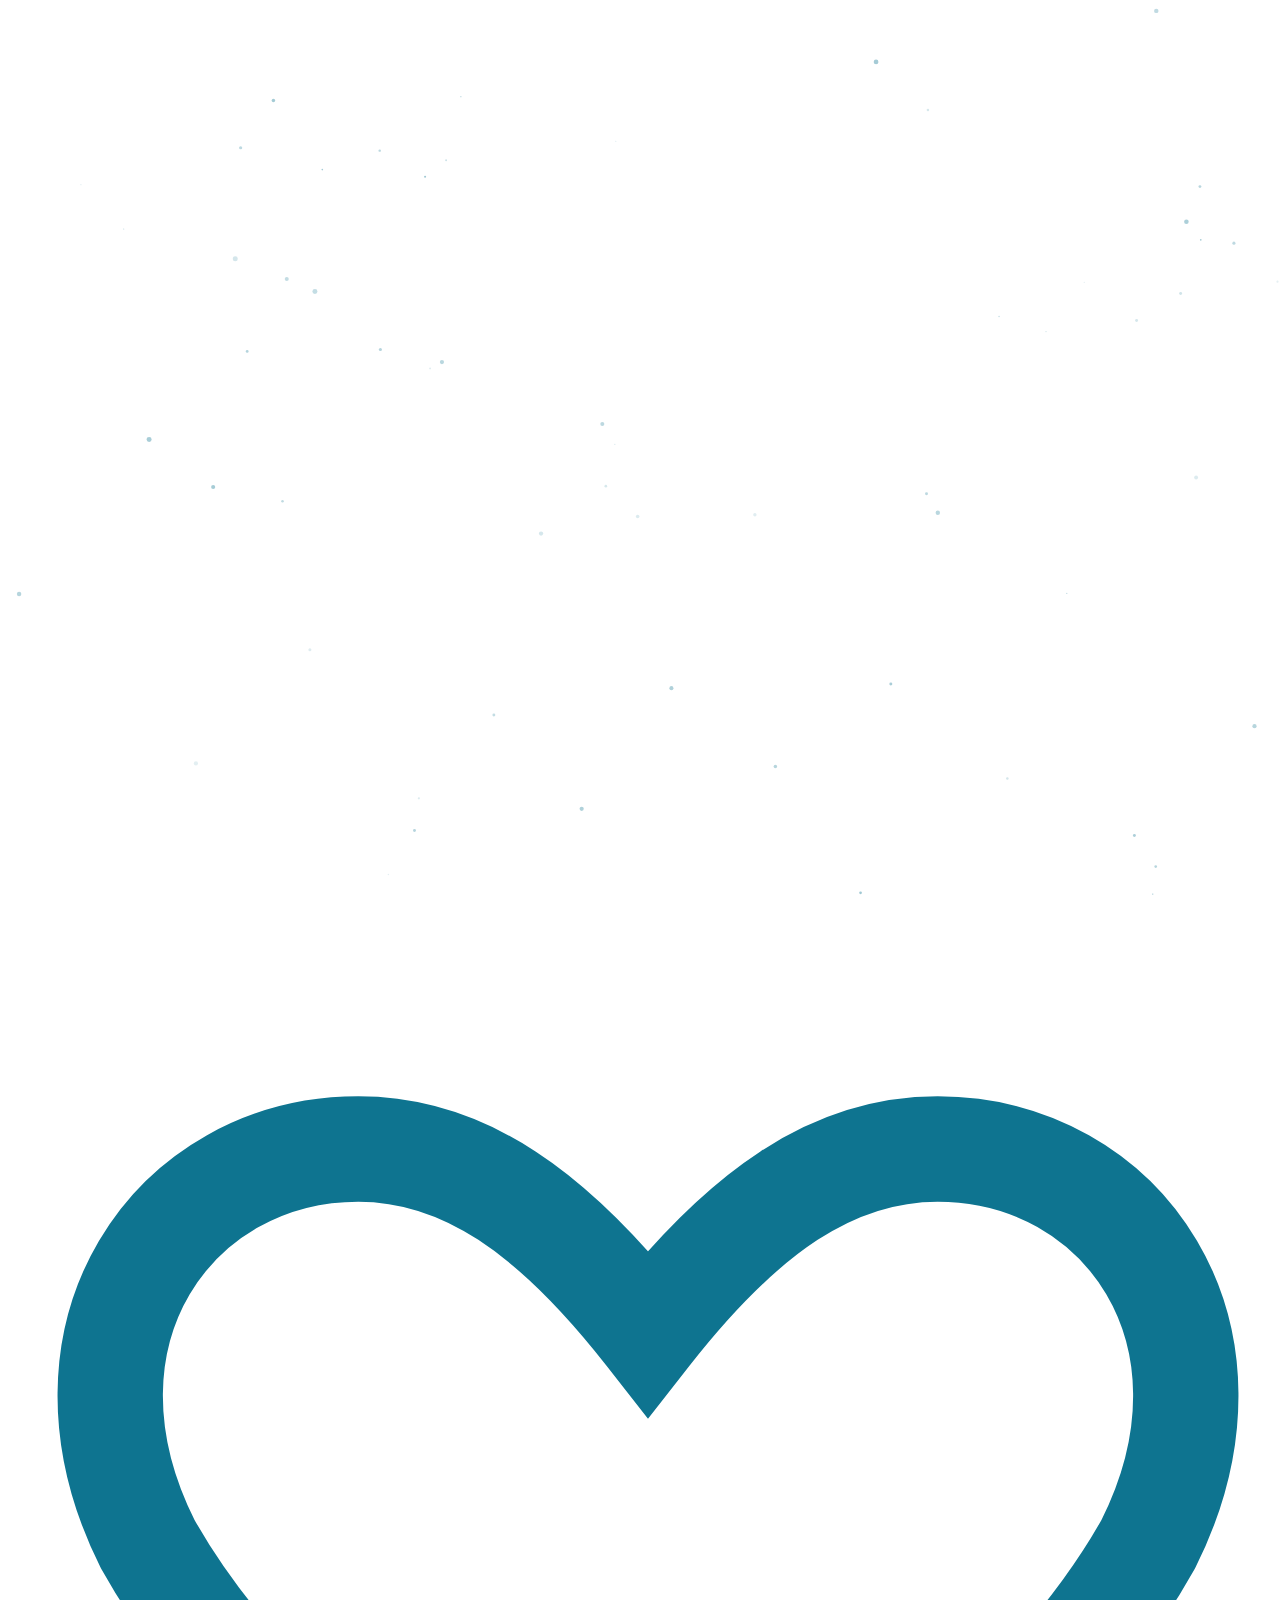
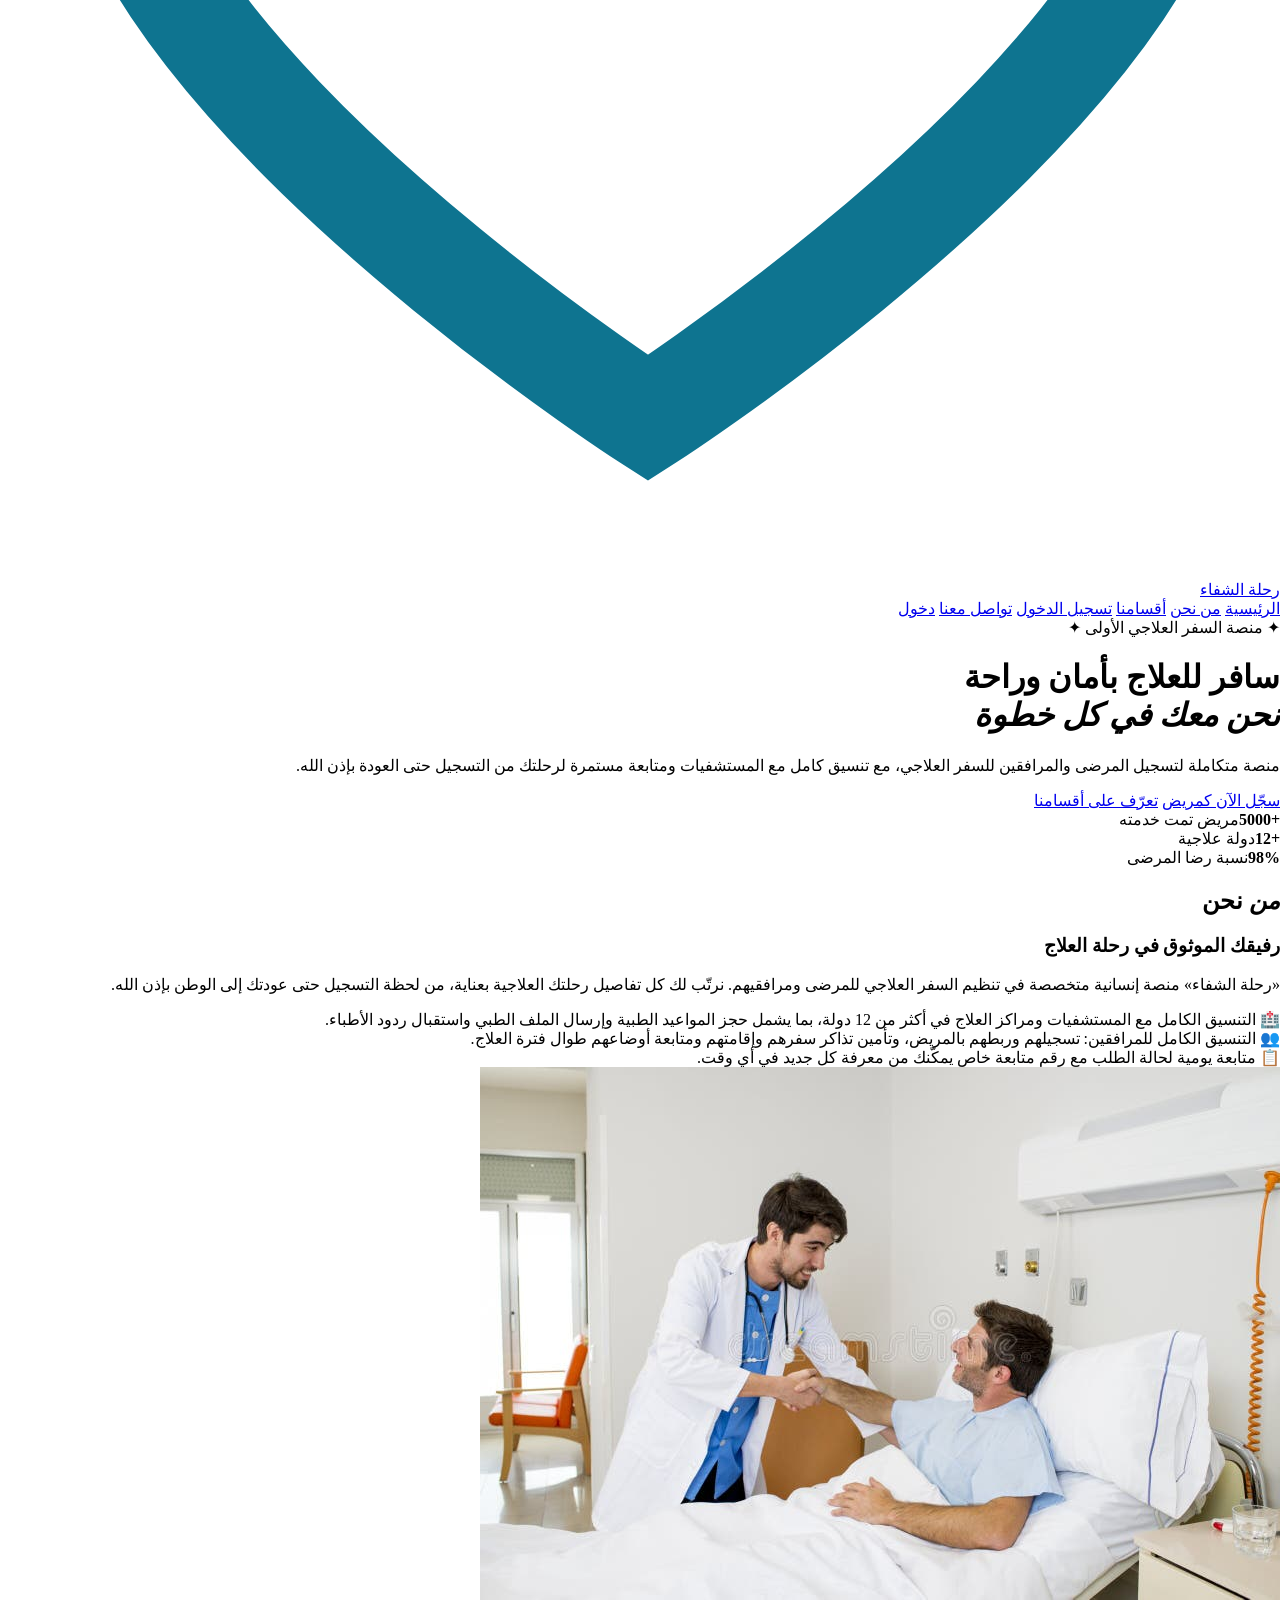
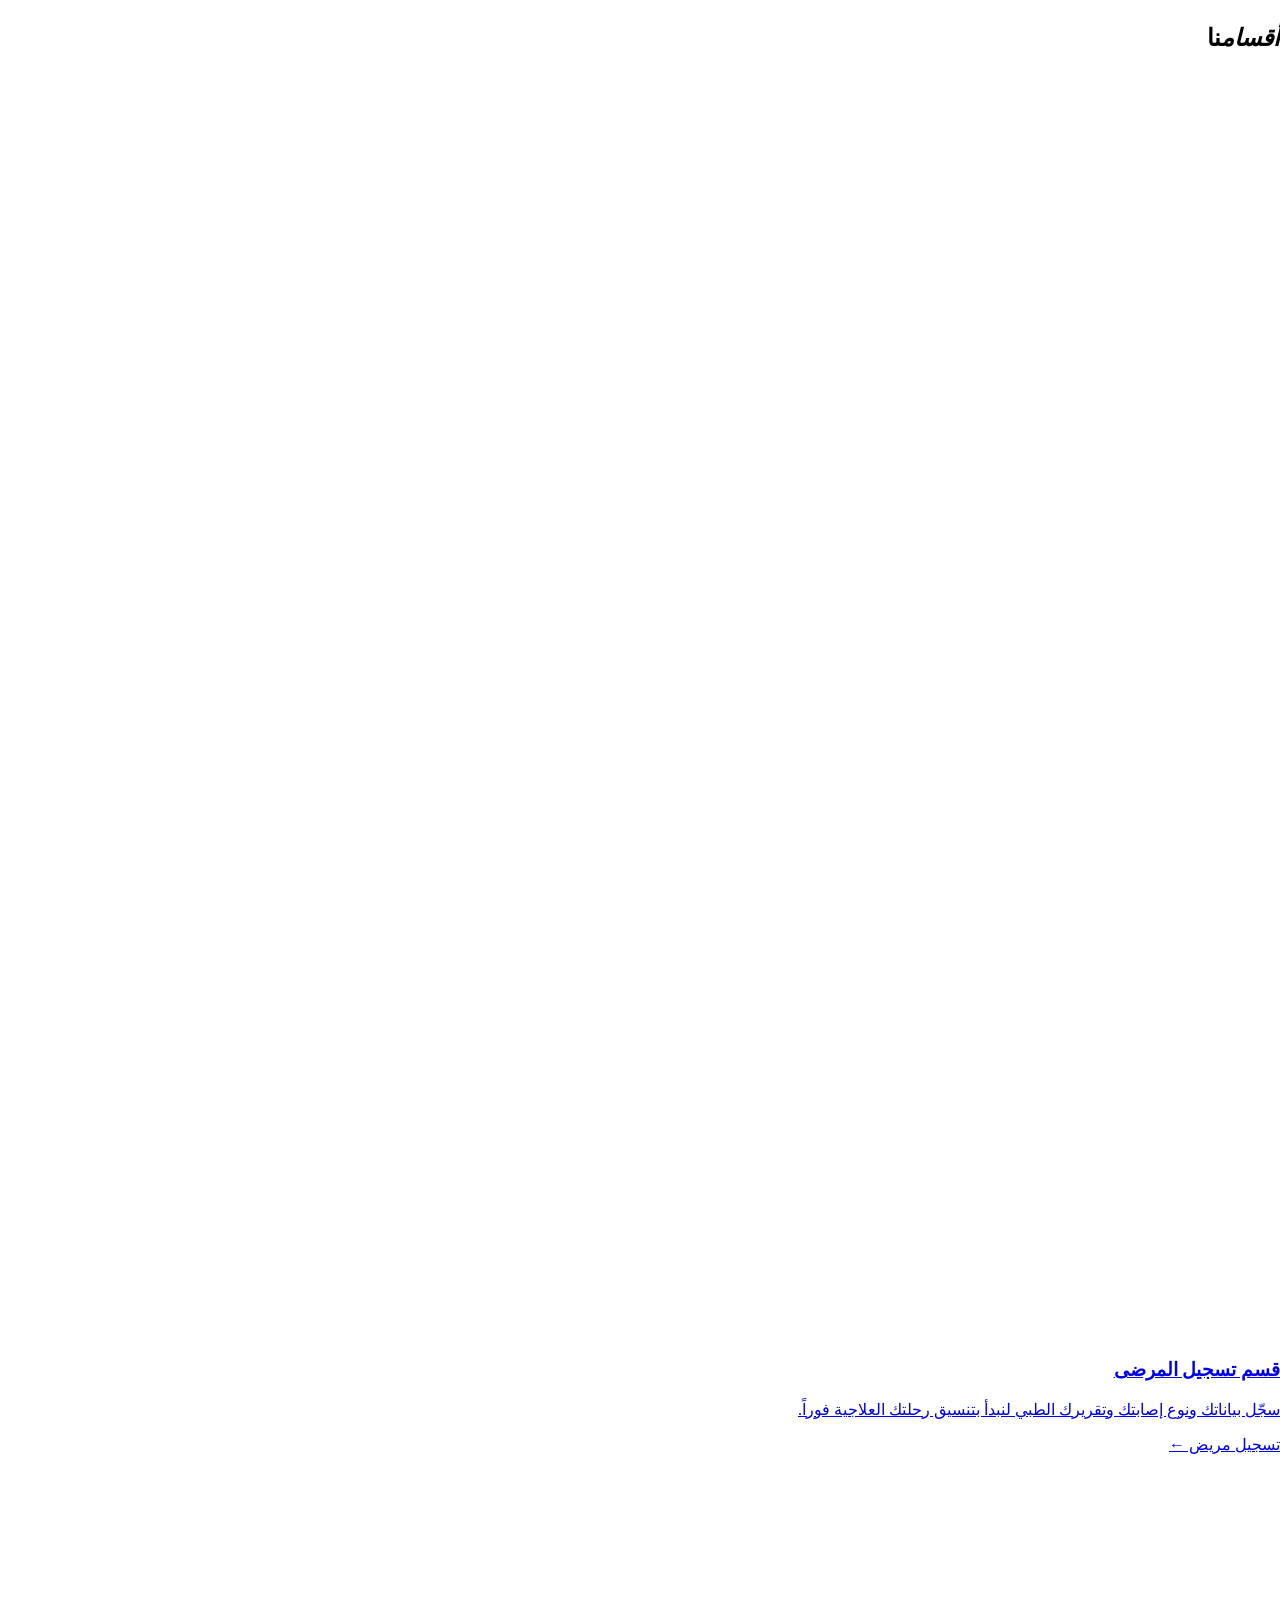
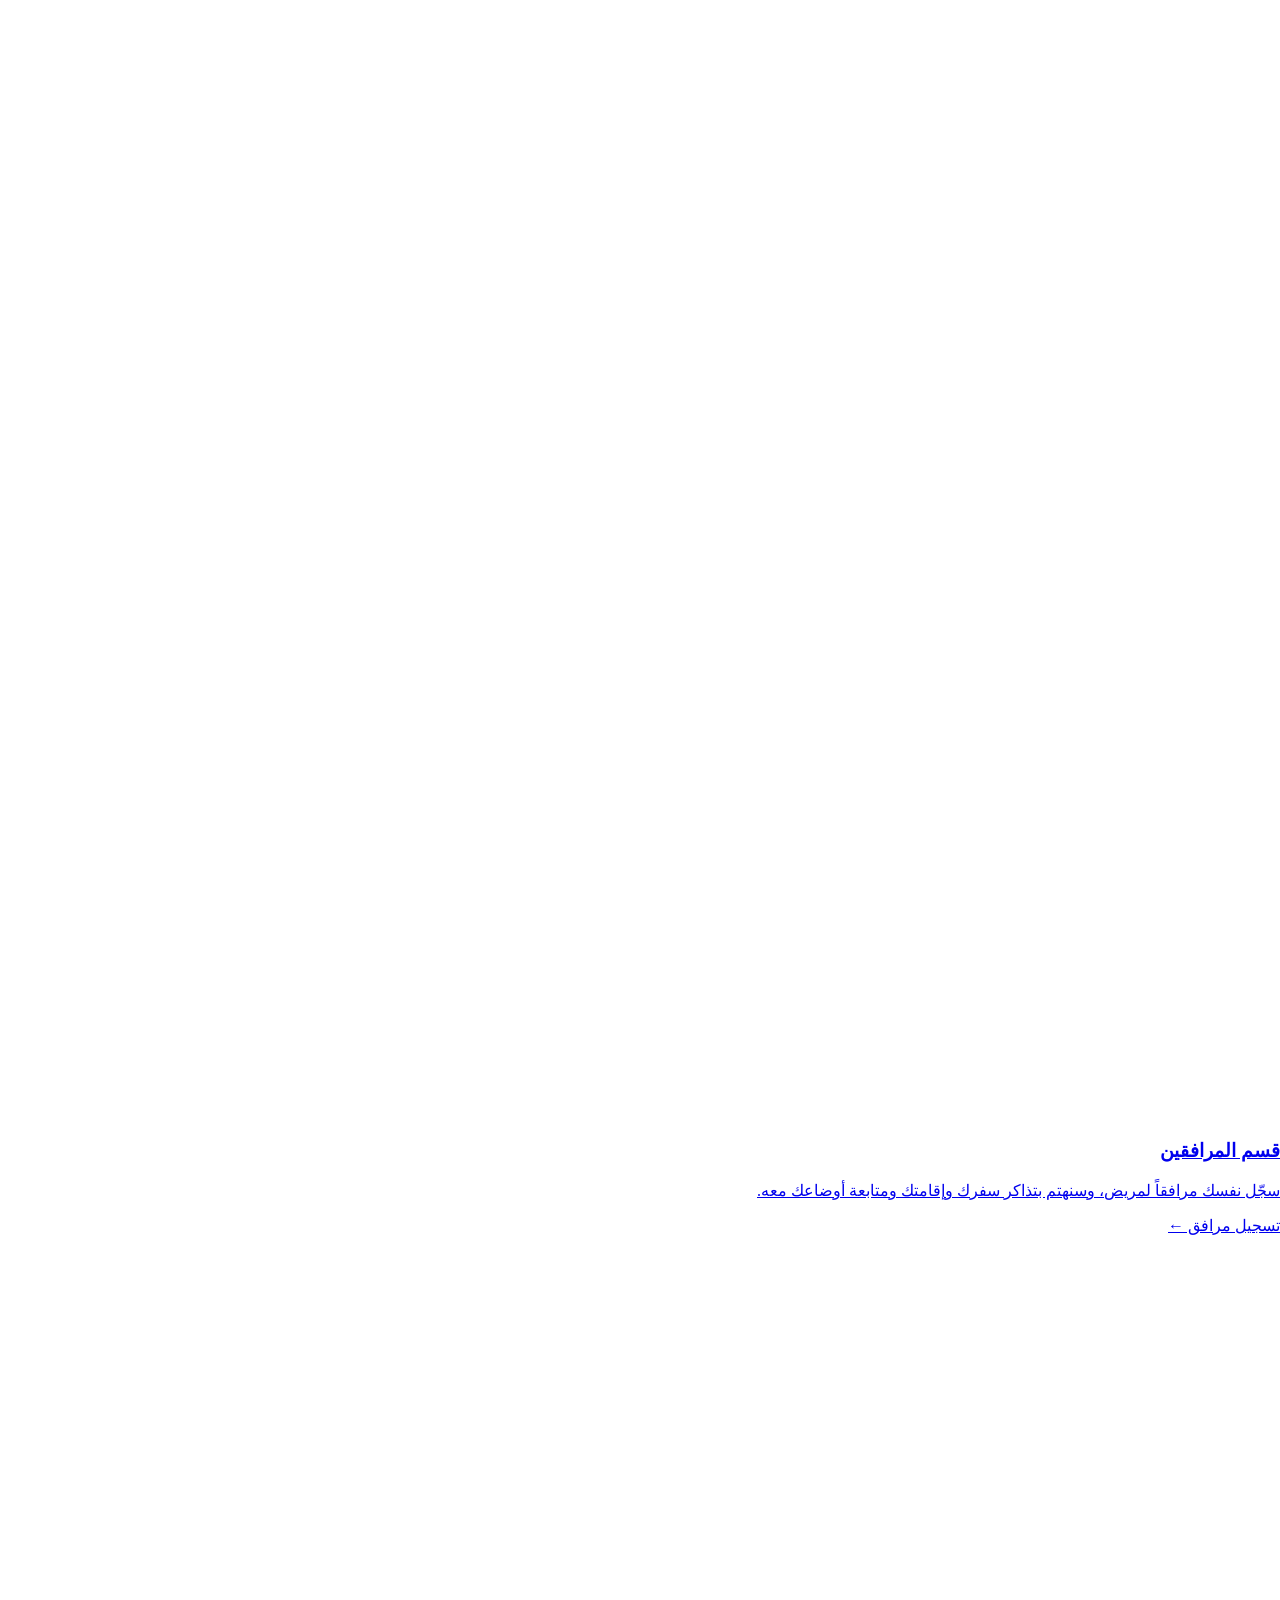
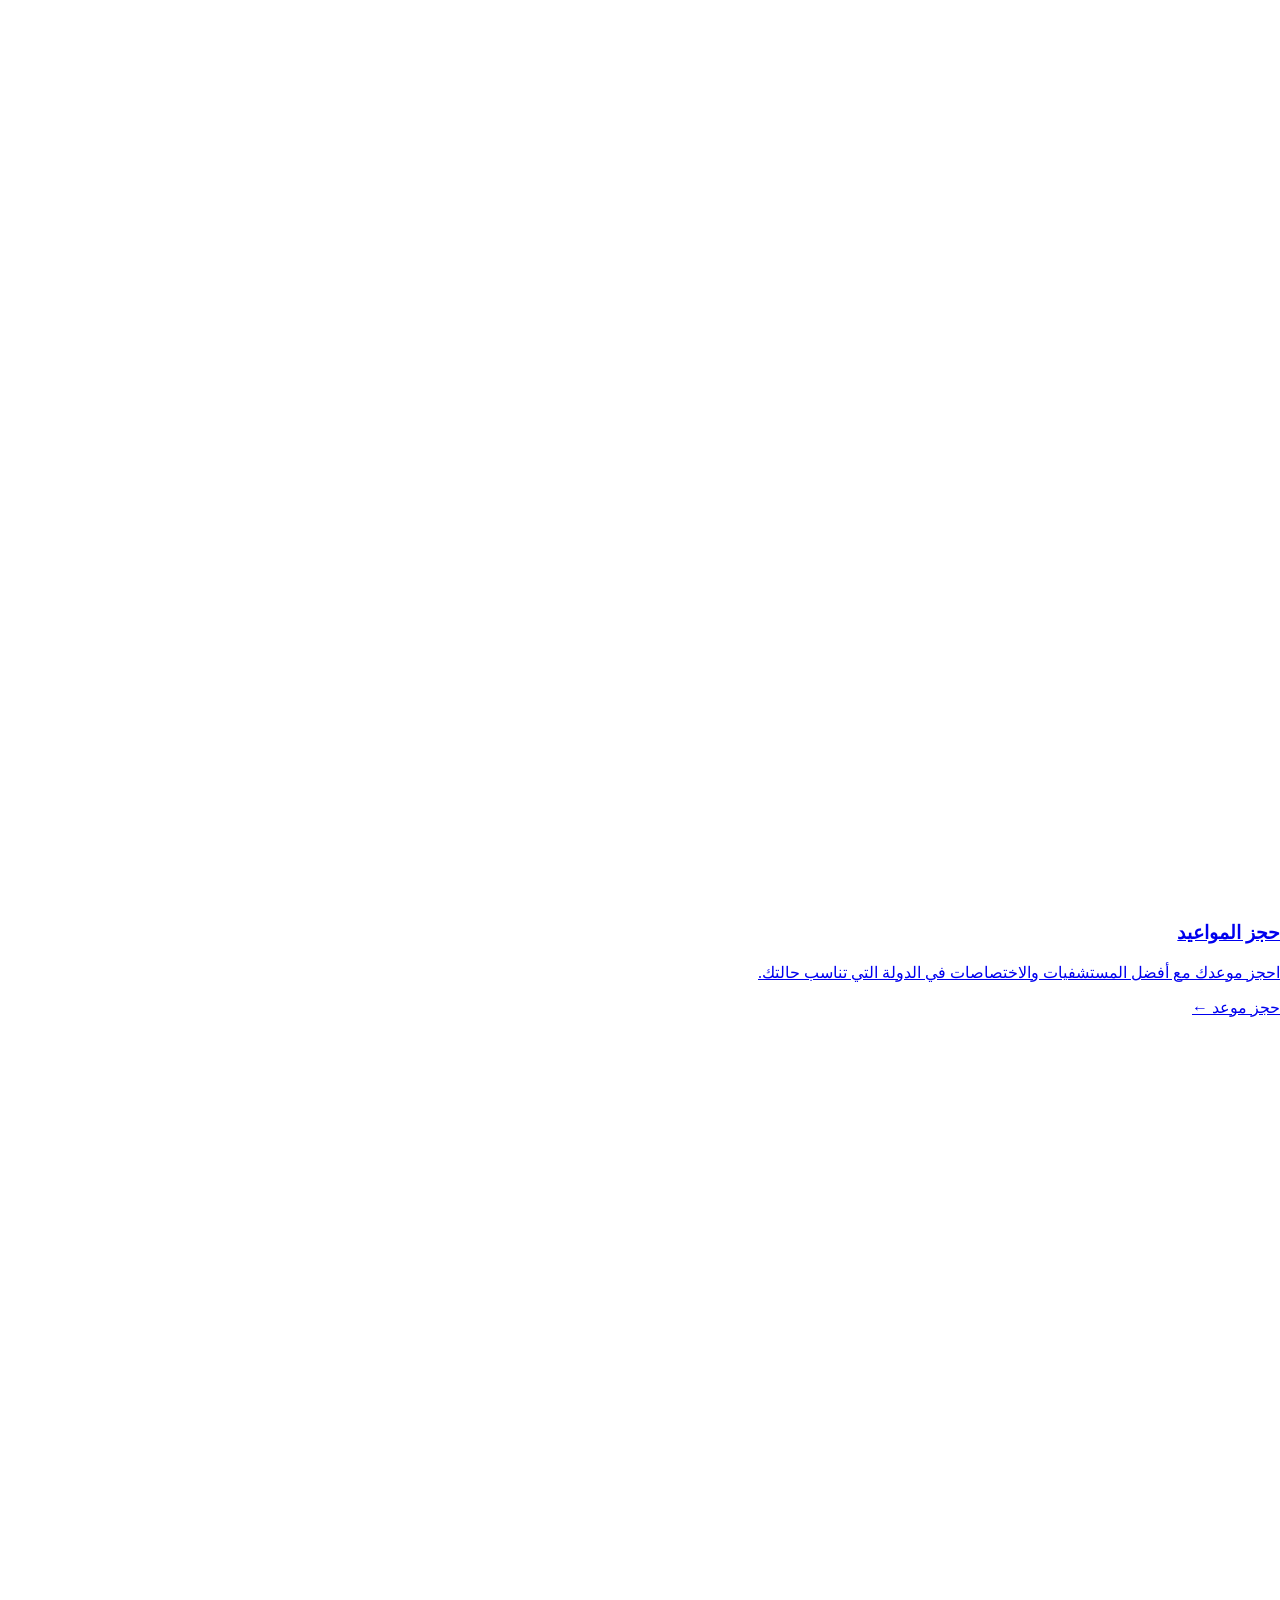
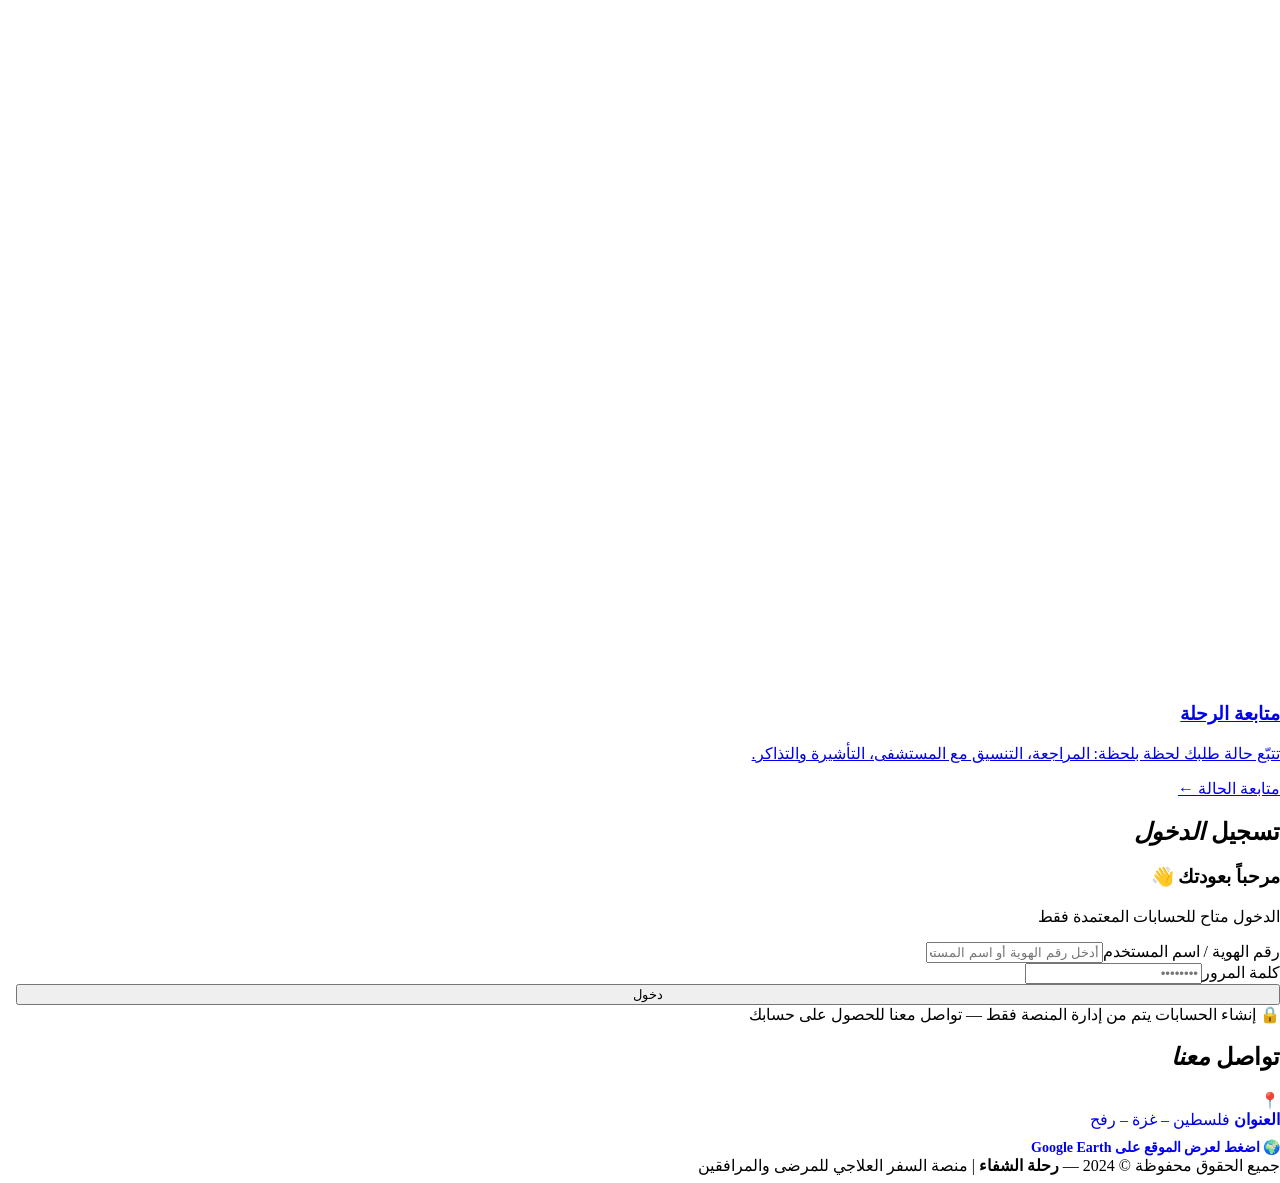
==== index.html @ c0389bfc "Rename index (2).html to index.html" ====
<!DOCTYPE html>
<html lang="ar" dir="rtl">
<head>
<meta charset="UTF-8">
<meta name="viewport" content="width=device-width, initial-scale=1.0">
<title>رحلة الشفاء | التسجيل للسفر العلاجي</title>
<link href="https://fonts.googleapis.com/css2?family=Tajawal:wght@400;500;700;800;900&display=swap" rel="stylesheet">
<link rel="stylesheet" href="style.css">
</head>
<body>
<canvas id="bgCanvas"></canvas>
<div class="glow g1"></div><div class="glow g2"></div>
<div class="wrap">

<header>
  <a href="index.html" class="logo">
    <svg viewBox="0 0 24 24" fill="none" stroke="#0e7490" stroke-width="2"><path d="M12 21s-7-4.5-9.5-9C.5 8 3 4.5 6.5 4.5c2 0 3.7 1.2 5.5 3.5 1.8-2.3 3.5-3.5 5.5-3.5C21 4.5 23.5 8 21.5 12 19 16.5 12 21 12 21z"/></svg>
    رحلة الشفاء
  </a>
  <nav>
    <a href="#home">الرئيسية</a>
    <a href="#about">من نحن</a>
    <a href="#sections">أقسامنا</a>
    <a href="#login">تسجيل الدخول</a>
    <a href="#contact">تواصل معنا</a>
    <a href="#login" class="btn-nav">دخول</a>
  </nav>
</header>

<!-- البطل -->
<div class="hero" id="home">
  <span class="badge">✦ منصة السفر العلاجي الأولى ✦</span>
  <h1>سافر للعلاج بأمان وراحة<br><em>نحن معك في كل خطوة</em></h1>
  <p>منصة متكاملة لتسجيل المرضى والمرافقين للسفر العلاجي، مع تنسيق كامل مع المستشفيات ومتابعة مستمرة لرحلتك من التسجيل حتى العودة بإذن الله.</p>
  <div class="btns">
    <a href="patient.html" class="btn btn-p">سجّل الآن كمريض</a>
    <a href="#sections" class="btn btn-o">تعرّف على أقسامنا</a>
  </div>
  <div class="stats">
    <div class="stat"><b>+5000</b><span>مريض تمت خدمته</span></div>
    <div class="stat"><b>+12</b><span>دولة علاجية</span></div>
    <div class="stat"><b>98%</b><span>نسبة رضا المرضى</span></div>
  </div>
</div>

<!-- من نحن -->
<section id="about">
  <div class="sec-title"><h2><em>من</em> نحن</h2><div class="line"></div></div>
  <div class="about">
    <div>
      <h3>رفيقك الموثوق في رحلة العلاج</h3>
      <p>«رحلة الشفاء» منصة إنسانية متخصصة في تنظيم السفر العلاجي للمرضى ومرافقيهم. نرتّب لك كل تفاصيل رحلتك العلاجية بعناية، من لحظة التسجيل حتى عودتك إلى الوطن بإذن الله.</p>
      <div class="feat"><span>🏥</span> التنسيق الكامل مع المستشفيات ومراكز العلاج في أكثر من 12 دولة، بما يشمل حجز المواعيد الطبية وإرسال الملف الطبي واستقبال ردود الأطباء.</div>
      <div class="feat"><span>👥</span> التنسيق الكامل للمرافقين: تسجيلهم وربطهم بالمريض، وتأمين تذاكر سفرهم وإقامتهم ومتابعة أوضاعهم طوال فترة العلاج.</div>
      <div class="feat"><span>📋</span> متابعة يومية لحالة الطلب مع رقم متابعة خاص يمكّنك من معرفة كل جديد في أي وقت.</div>
    </div>
    <div class="img-box"><img src="images/patient.png" alt="مريض يتلقى الرعاية الطبية في المستشفى" onerror="this.style.display='none';this.nextElementSibling.style.display='flex'"><div style="display:none;height:400px;background:linear-gradient(135deg,#e3f2f6,#cde9f0);align-items:center;justify-content:center;color:var(--primary-d);font-weight:800;font-size:18px;text-align:center;padding:20px">🖼️ لم يتم العثور على الصورة<br>تأكد من وجود مجلد images وبداخله الملف patient.png</div></div>
  </div>
</section>

<!-- الأقسام -->
<section id="sections">
  <div class="sec-title"><h2><em>أقسام</em>نا</h2><div class="line"></div></div>
  <div class="cards">
    <a class="card" href="patient.html">
      <div class="icon"><svg fill="none" stroke-width="2" viewBox="0 0 24 24"><path d="M12 2L2 7v10l10 5 10-5V7L12 2z"/><path d="M12 22V12M2 7l10 5 10-5"/></svg></div>
      <h3>قسم تسجيل المرضى</h3>
      <p>سجّل بياناتك ونوع إصابتك وتقريرك الطبي لنبدأ بتنسيق رحلتك العلاجية فوراً.</p>
      <span class="go">تسجيل مريض ←</span>
    </a>
    <a class="card" href="companions.html">
      <div class="icon"><svg fill="none" stroke-width="2" viewBox="0 0 24 24"><path d="M17 21v-2a4 4 0 00-4-4H5a4 4 0 00-4 4v2"/><circle cx="9" cy="7" r="4"/><path d="M23 21v-2a4 4 0 00-3-3.87M16 3.13a4 4 0 010 7.75"/></svg></div>
      <h3>قسم المرافقين</h3>
      <p>سجّل نفسك مرافقاً لمريض، وسنهتم بتذاكر سفرك وإقامتك ومتابعة أوضاعك معه.</p>
      <span class="go">تسجيل مرافق ←</span>
    </a>
    <a class="card" href="appointments.html">
      <div class="icon"><svg fill="none" stroke-width="2" viewBox="0 0 24 24"><rect x="3" y="4" width="18" height="18" rx="2"/><path d="M16 2v4M8 2v4M3 10h18"/></svg></div>
      <h3>حجز المواعيد</h3>
      <p>احجز موعدك مع أفضل المستشفيات والاختصاصات في الدولة التي تناسب حالتك.</p>
      <span class="go">حجز موعد ←</span>
    </a>
    <a class="card" href="tracking.html">
      <div class="icon"><svg fill="none" stroke-width="2" viewBox="0 0 24 24"><path d="M21 10c0 7-9 13-9 13s-9-6-9-13a9 9 0 0118 0z"/><circle cx="12" cy="10" r="3"/></svg></div>
      <h3>متابعة الرحلة</h3>
      <p>تتبّع حالة طلبك لحظة بلحظة: المراجعة، التنسيق مع المستشفى، التأشيرة والتذاكر.</p>
      <span class="go">متابعة الحالة ←</span>
    </a>
  </div>
</section>

<!-- تسجيل الدخول -->
<section id="login">
  <div class="sec-title"><h2>تسجيل <em>الدخول</em></h2><div class="line"></div></div>
  <div class="login-wrap">
    <h3>مرحباً بعودتك 👋</h3>
    <p>الدخول متاح للحسابات المعتمدة فقط</p>
    <form id="loginForm">
      <div class="field"><label>رقم الهوية / اسم المستخدم</label><input type="text" id="username" required placeholder="أدخل رقم الهوية أو اسم المستخدم"></div>
      <div class="field"><label>كلمة المرور</label><input type="password" id="password" required placeholder="••••••••"></div>
      <button type="submit" class="btn btn-p" style="width:100%">دخول</button>
      <div class="form-msg" id="loginMsg"></div>
    </form>
    <div class="note">🔒 إنشاء الحسابات يتم من إدارة المنصة فقط — تواصل معنا للحصول على حسابك</div>
  </div>
</section>

<!-- تواصل -->
<section id="contact">
  <div class="sec-title"><h2>تواصل <em>معنا</em></h2><div class="line"></div></div>
  <div class="contact-grid" style="max-width:420px">
    <a class="contact-item" href="https://earth.google.com/web/search/Rafah,+Gaza,+Palestine" target="_blank" rel="noopener" style="display:block;text-decoration:none">
      <div class="c-icon">📍</div>
      <b>العنوان</b>
      <span>فلسطين – غزة – رفح</span>
      <div style="margin-top:10px;color:var(--primary);font-weight:800;font-size:14px">🌍 اضغط لعرض الموقع على Google Earth</div>
    </a>
  </div>
</section>

<footer>جميع الحقوق محفوظة © 2024 — <b>رحلة الشفاء</b> | منصة السفر العلاجي للمرضى والمرافقين</footer>
</div>

<script>
const c=document.getElementById('bgCanvas'),x=c.getContext('2d');let W,H,ps=[];
function rs(){W=c.width=innerWidth;H=c.height=innerHeight}rs();addEventListener('resize',rs);
for(let i=0;i<60;i++)ps.push({x:Math.random()*innerWidth,y:Math.random()*innerHeight,r:Math.random()*2+.5,v:(Math.random()-.5)*.3,o:Math.random()*.3+.1});
(function an(){x.clearRect(0,0,W,H);ps.forEach(p=>{p.x+=p.v;p.y+=p.v;if(p.x<0)p.x=W;if(p.x>W)p.x=0;if(p.y<0)p.y=H;if(p.y>H)p.y=0;x.beginPath();x.arc(p.x,p.y,p.r,0,7);x.fillStyle='rgba(14,116,144,'+p.o+')';x.fill()});requestAnimationFrame(an)})();

document.getElementById('loginForm').addEventListener('submit',function(e){
  e.preventDefault();
  const u=document.getElementById('username').value.trim(),p=document.getElementById('password').value.trim();
  const msg=document.getElementById('loginMsg');
  if(u==='admin'&&p==='123456'){msg.textContent='✅ تم تسجيل الدخول بنجاح، أهلاً بك!';msg.className='form-msg ok'}
  else{msg.textContent='❌ بيانات الدخول غير صحيحة أو الحساب غير معتمد';msg.className='form-msg err'}
});
</script>
</body>
</html>
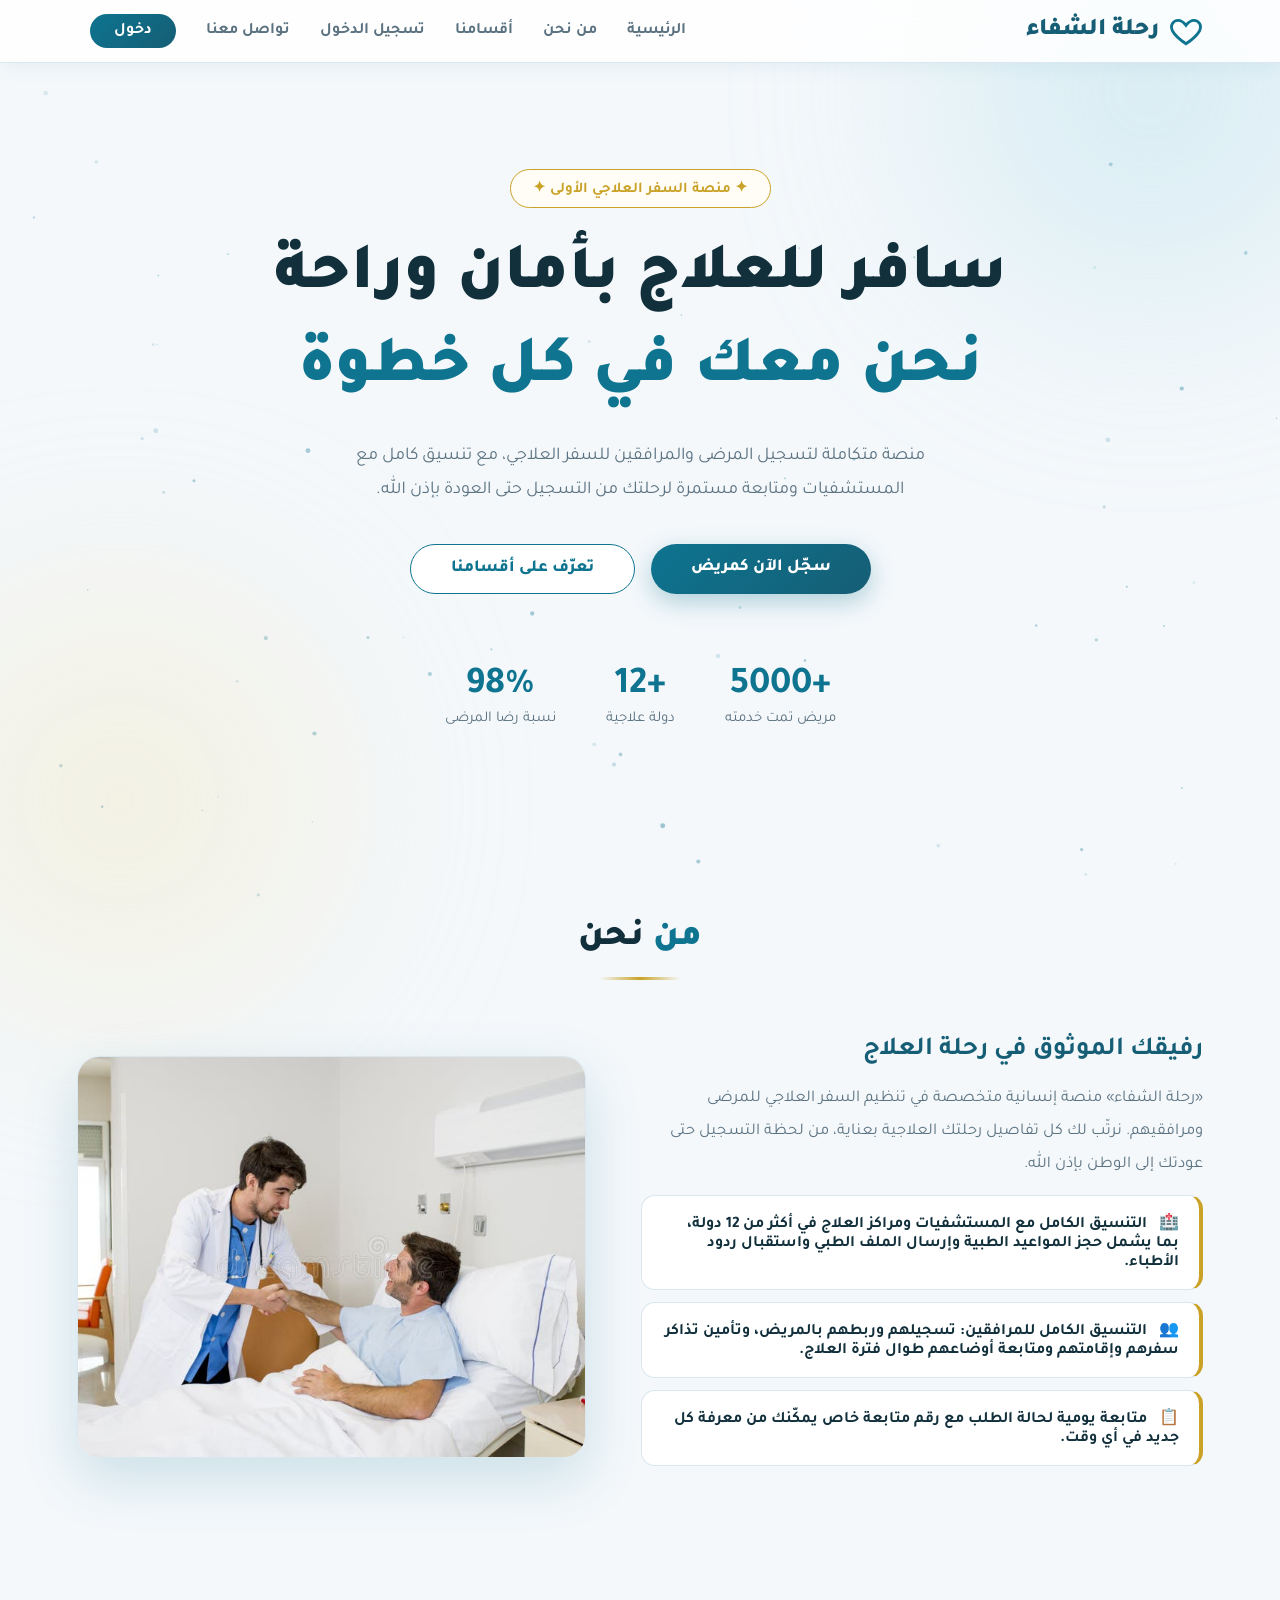
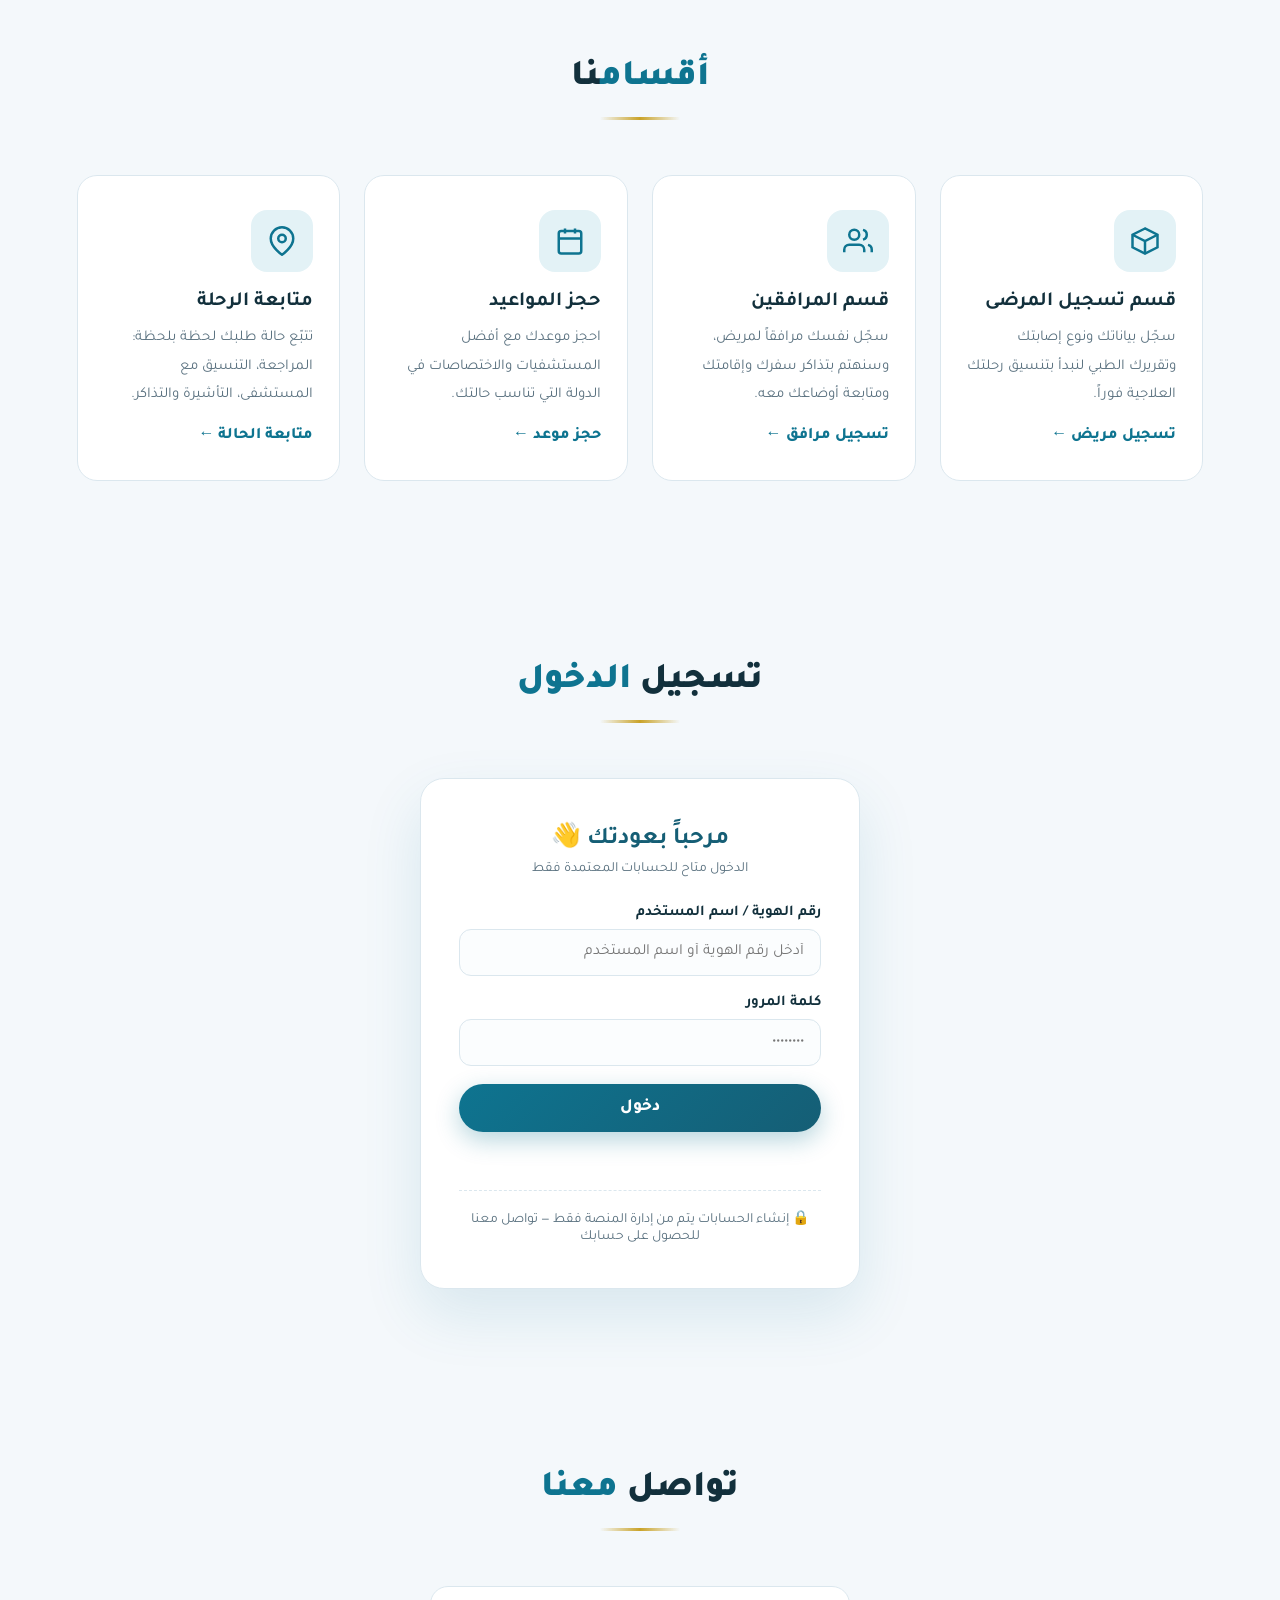
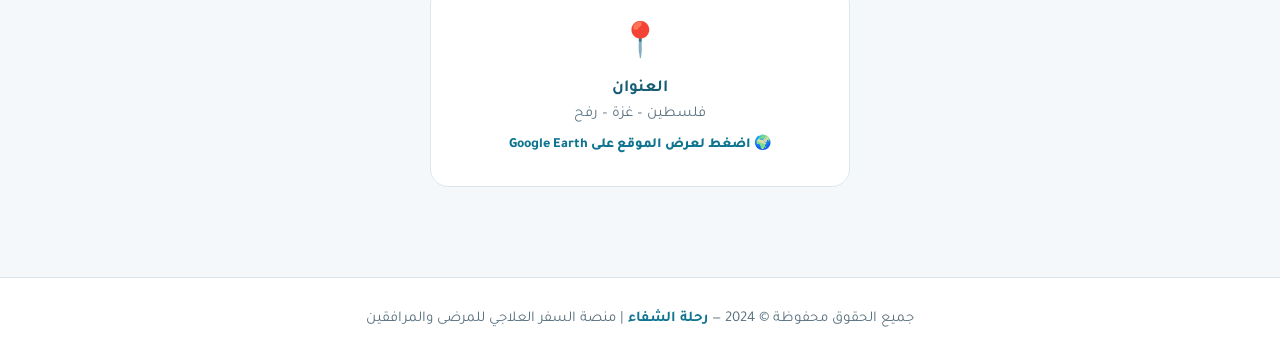
==== commit 74ba8808: "Rename index (3).html to index.html" ====
--- a/index.html
+++ b/index.html
@@ -5,7 +5,121 @@
 <meta name="viewport" content="width=device-width, initial-scale=1.0">
 <title>رحلة الشفاء | التسجيل للسفر العلاجي</title>
 <link href="https://fonts.googleapis.com/css2?family=Tajawal:wght@400;500;700;800;900&display=swap" rel="stylesheet">
-<link rel="stylesheet" href="style.css">
+<style>
+*{margin:0;padding:0;box-sizing:border-box;font-family:'Tajawal',sans-serif}
+:root{
+  --primary:#0e7490; --primary-d:#155e75; --gold:#c9a227; --gold-l:#e8cd6a;
+  --bg:#f4f8fb; --card:#ffffff; --text:#12303c; --muted:#5b7280; --border:#dbe7ee;
+}
+html{scroll-behavior:smooth}
+body{background:var(--bg);color:var(--text)}
+a{text-decoration:none}
+#bgCanvas{position:fixed;inset:0;z-index:0;pointer-events:none}
+.glow{position:fixed;border-radius:50%;filter:blur(110px);z-index:0;opacity:.35;pointer-events:none}
+.g1{width:420px;height:420px;background:#a5d8e6;top:-120px;right:-80px}
+.g2{width:400px;height:400px;background:#f2e3b3;bottom:-100px;left:-80px}
+.wrap{position:relative;z-index:1}
+
+/* الهيدر */
+header{position:fixed;top:0;right:0;left:0;z-index:100;padding:14px 6%;display:flex;justify-content:space-between;align-items:center;backdrop-filter:blur(14px);background:rgba(255,255,255,.85);border-bottom:1px solid var(--border);box-shadow:0 2px 20px rgba(14,116,144,.08)}
+.logo{display:flex;align-items:center;gap:10px;font-size:24px;font-weight:900;color:var(--primary-d)}
+.logo svg{width:34px;height:34px}
+nav a{color:var(--muted);margin:0 13px;font-weight:600;font-size:16px;position:relative;transition:.3s}
+nav a:hover{color:var(--primary)}
+nav a::after{content:'';position:absolute;bottom:-6px;right:0;width:0;height:2px;background:var(--primary);transition:.3s}
+nav a:hover::after{width:100%}
+.btn-nav{background:linear-gradient(135deg,var(--primary),var(--primary-d));color:#fff!important;padding:9px 24px;border-radius:30px}
+.btn-nav::after{display:none}
+
+/* أزرار */
+.btn{padding:14px 40px;border-radius:40px;font-size:17px;font-weight:800;cursor:pointer;border:none;display:inline-block;transition:.35s}
+.btn-p{background:linear-gradient(135deg,var(--primary),var(--primary-d));color:#fff;box-shadow:0 8px 25px rgba(14,116,144,.3)}
+.btn-p:hover{transform:translateY(-4px);box-shadow:0 14px 35px rgba(14,116,144,.4)}
+.btn-o{border:1.5px solid var(--primary);color:var(--primary);background:#fff}
+.btn-o:hover{background:#eaf5f8;transform:translateY(-4px)}
+
+/* البطل */
+.hero{min-height:92vh;display:flex;flex-direction:column;justify-content:center;align-items:center;text-align:center;padding:130px 6% 60px}
+.badge{display:inline-block;padding:8px 22px;border:1px solid var(--gold);border-radius:30px;color:var(--gold);font-size:15px;margin-bottom:24px;background:#fffdf5;font-weight:700}
+.hero h1{font-size:clamp(36px,6vw,66px);font-weight:900;line-height:1.4;color:var(--text)}
+.hero h1 em{font-style:normal;color:var(--primary)}
+.hero p{max-width:640px;margin:22px auto 36px;color:var(--muted);font-size:18px;line-height:1.9}
+.btns{display:flex;gap:16px;flex-wrap:wrap;justify-content:center}
+.stats{display:flex;gap:50px;margin-top:70px;flex-wrap:wrap;justify-content:center}
+.stat b{font-size:38px;color:var(--primary);display:block}
+.stat span{color:var(--muted);font-size:15px}
+
+/* الأقسام */
+section{padding:90px 6%}
+.sec-title{text-align:center;margin-bottom:55px}
+.sec-title h2{font-size:36px;font-weight:900}
+.sec-title h2 em{font-style:normal;color:var(--primary)}
+.sec-title .line{width:80px;height:3px;background:linear-gradient(90deg,transparent,var(--gold),transparent);margin:16px auto 0}
+
+/* من نحن */
+.about{display:grid;grid-template-columns:1.05fr .95fr;gap:55px;align-items:center;max-width:1150px;margin:0 auto}
+.about h3{font-size:26px;margin-bottom:16px;color:var(--primary-d)}
+.about p{color:var(--muted);line-height:2;font-size:16.5px;margin-bottom:14px}
+.about .feat{background:#fff;border:1px solid var(--border);border-right:4px solid var(--gold);border-radius:14px;padding:16px 20px;margin-bottom:12px;font-weight:700;color:var(--text)}
+.about .feat span{color:var(--primary);margin-left:8px}
+.img-box{border-radius:22px;overflow:hidden;border:1px solid var(--border);box-shadow:0 20px 55px rgba(14,116,144,.18)}
+.img-box img{width:100%;height:400px;object-fit:cover;display:block}
+
+/* بطاقات الأقسام */
+.cards{display:grid;grid-template-columns:repeat(auto-fit,minmax(250px,1fr));gap:24px;max-width:1150px;margin:0 auto}
+.card{background:var(--card);border:1px solid var(--border);border-radius:20px;padding:34px 26px;transition:.4s;display:block;color:var(--text);position:relative;overflow:hidden}
+.card::before{content:'';position:absolute;top:0;right:0;left:0;height:3px;background:linear-gradient(90deg,transparent,var(--primary),transparent);opacity:0;transition:.4s}
+.card:hover{transform:translateY(-10px);box-shadow:0 20px 45px rgba(14,116,144,.16)}
+.card:hover::before{opacity:1}
+.icon{width:62px;height:62px;border-radius:16px;display:flex;align-items:center;justify-content:center;background:#e3f2f6;margin-bottom:18px}
+.icon svg{width:30px;height:30px;stroke:var(--primary)}
+.card h3{font-size:20px;margin-bottom:10px}
+.card p{color:var(--muted);line-height:1.9;font-size:15px}
+.card .go{display:inline-block;margin-top:14px;color:var(--primary);font-weight:800}
+
+/* النماذج */
+.form-wrap{max-width:640px;margin:0 auto;background:#fff;border:1px solid var(--border);border-radius:24px;padding:44px 40px;box-shadow:0 25px 60px rgba(14,116,144,.12)}
+.form-wrap h3{text-align:center;font-size:24px;margin-bottom:6px;color:var(--primary-d)}
+.form-wrap>p{text-align:center;color:var(--muted);font-size:14px;margin-bottom:28px}
+.field{margin-bottom:18px}
+.field label{display:block;margin-bottom:7px;font-size:15px;font-weight:700;color:var(--text)}
+.field input,.field select,.field textarea{width:100%;padding:13px 16px;border-radius:12px;border:1.5px solid var(--border);background:#fbfdfe;color:var(--text);font-size:15.5px;outline:none;transition:.3s;font-family:'Tajawal',sans-serif}
+.field input:focus,.field select:focus,.field textarea:focus{border-color:var(--primary);box-shadow:0 0 0 4px rgba(14,116,144,.12)}
+.field textarea{resize:vertical;min-height:90px}
+.row2{display:grid;grid-template-columns:1fr 1fr;gap:16px}
+.form-msg{text-align:center;margin-top:16px;font-size:15px;min-height:22px;font-weight:700}
+.ok{color:#0d9488}.err{color:#dc2626}
+.track-box{display:none;text-align:center;margin-top:22px;padding:20px;background:#f0fdfa;border:1.5px dashed #0d9488;border-radius:14px}
+.track-box b{font-size:22px;color:var(--primary-d);letter-spacing:1px}
+
+/* تواصل */
+.contact-grid{display:grid;grid-template-columns:repeat(auto-fit,minmax(220px,1fr));gap:22px;max-width:950px;margin:0 auto}
+.contact-item{text-align:center;padding:32px 18px;background:#fff;border:1px solid var(--border);border-radius:18px;transition:.3s}
+.contact-item:hover{transform:translateY(-6px);box-shadow:0 15px 35px rgba(14,116,144,.12)}
+.c-icon{font-size:34px;margin-bottom:12px}
+.contact-item b{display:block;color:var(--primary-d);margin-bottom:6px;font-size:17px}
+.contact-item span{color:var(--muted);font-size:15px;direction:ltr;display:inline-block}
+
+/* تسجيل دخول */
+.login-wrap{max-width:440px;margin:0 auto;background:#fff;border:1px solid var(--border);border-radius:24px;padding:42px 38px;box-shadow:0 25px 60px rgba(14,116,144,.12)}
+.login-wrap h3{text-align:center;font-size:24px;margin-bottom:6px;color:var(--primary-d)}
+.login-wrap>p{text-align:center;color:var(--muted);font-size:14px;margin-bottom:26px}
+.note{text-align:center;margin-top:20px;padding-top:18px;border-top:1px dashed var(--border);color:var(--muted);font-size:14px}
+
+footer{text-align:center;padding:32px 6%;border-top:1px solid var(--border);color:var(--muted);font-size:15px;background:#fff}
+footer b{color:var(--primary)}
+
+@media(max-width:820px){
+  nav{display:none}
+  .about{grid-template-columns:1fr}
+  .row2{grid-template-columns:1fr}
+  .img-box img{height:280px}
+  section{padding:60px 6%}
+}
+.page-hero{padding:150px 6% 30px;text-align:center}
+.page-hero p{color:var(--muted);font-size:17px;margin-top:12px}
+
+</style>
 </head>
 <body>
 <canvas id="bgCanvas"></canvas>
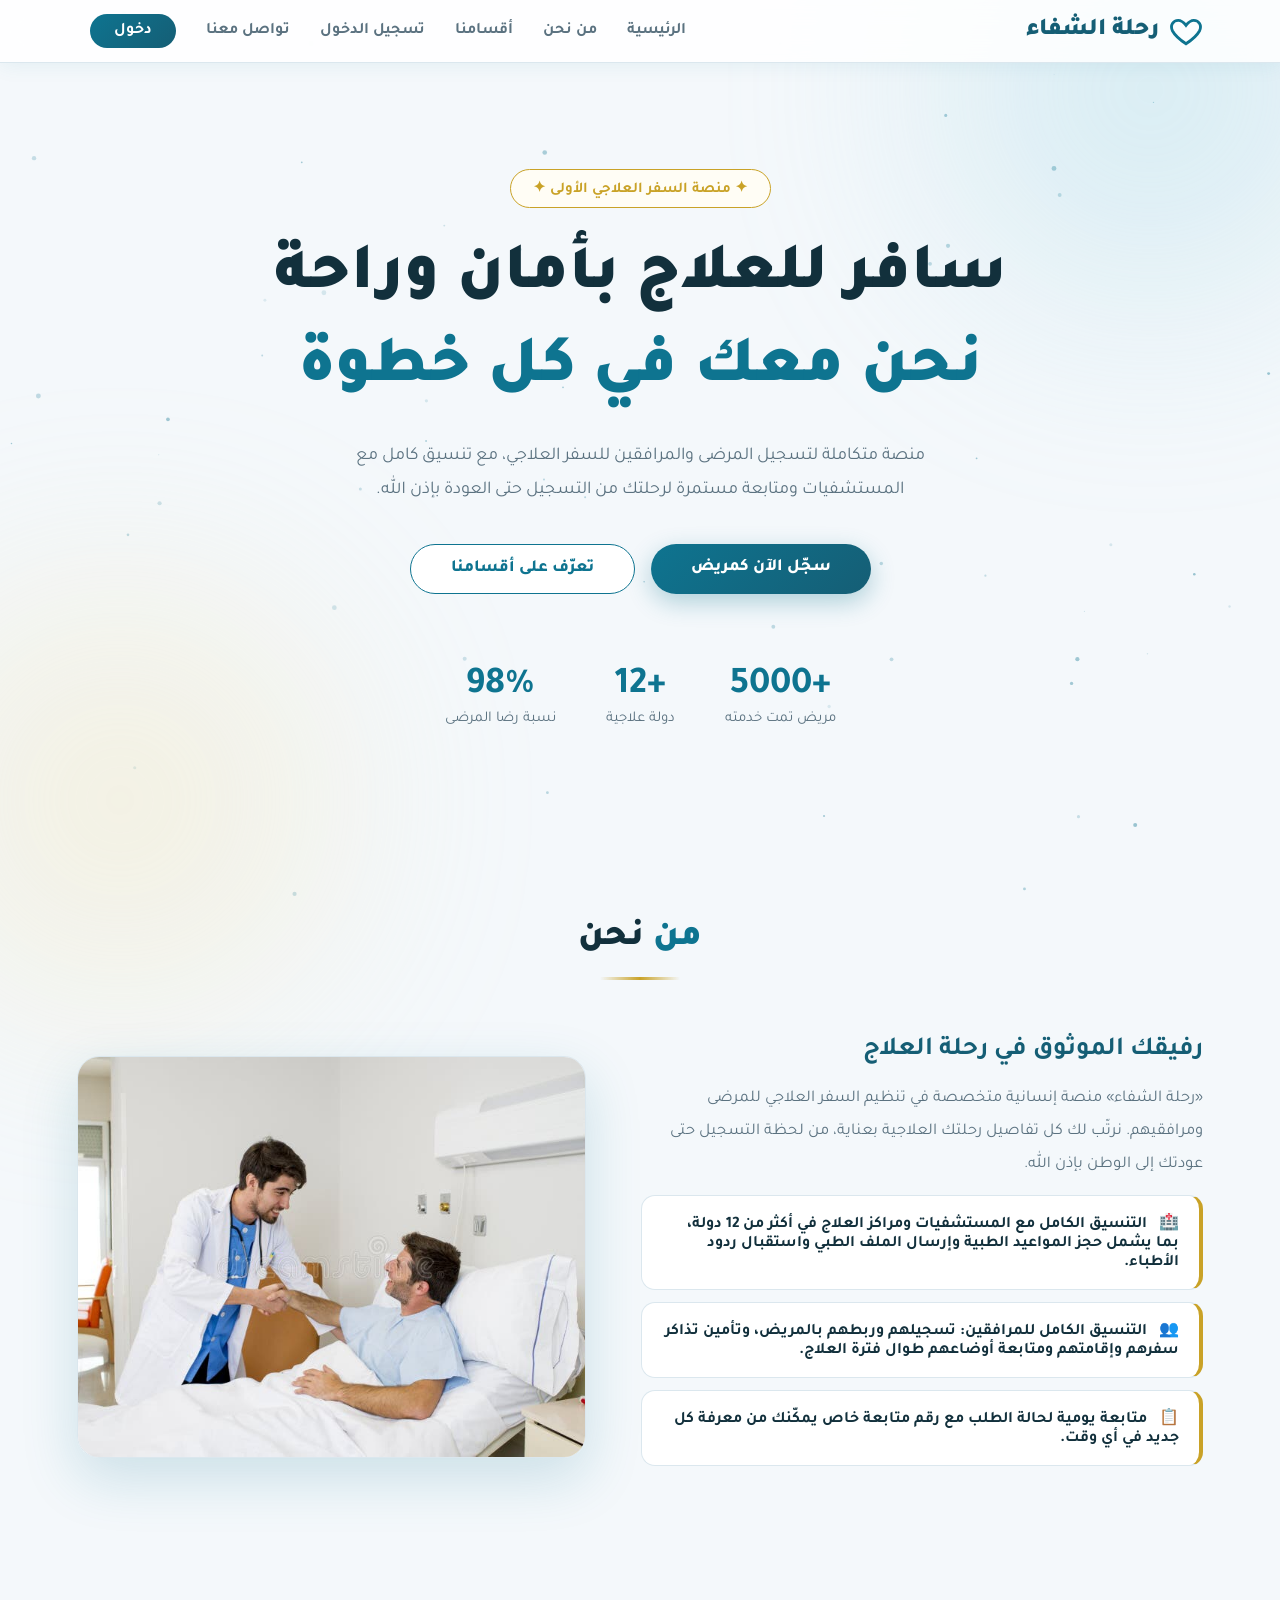
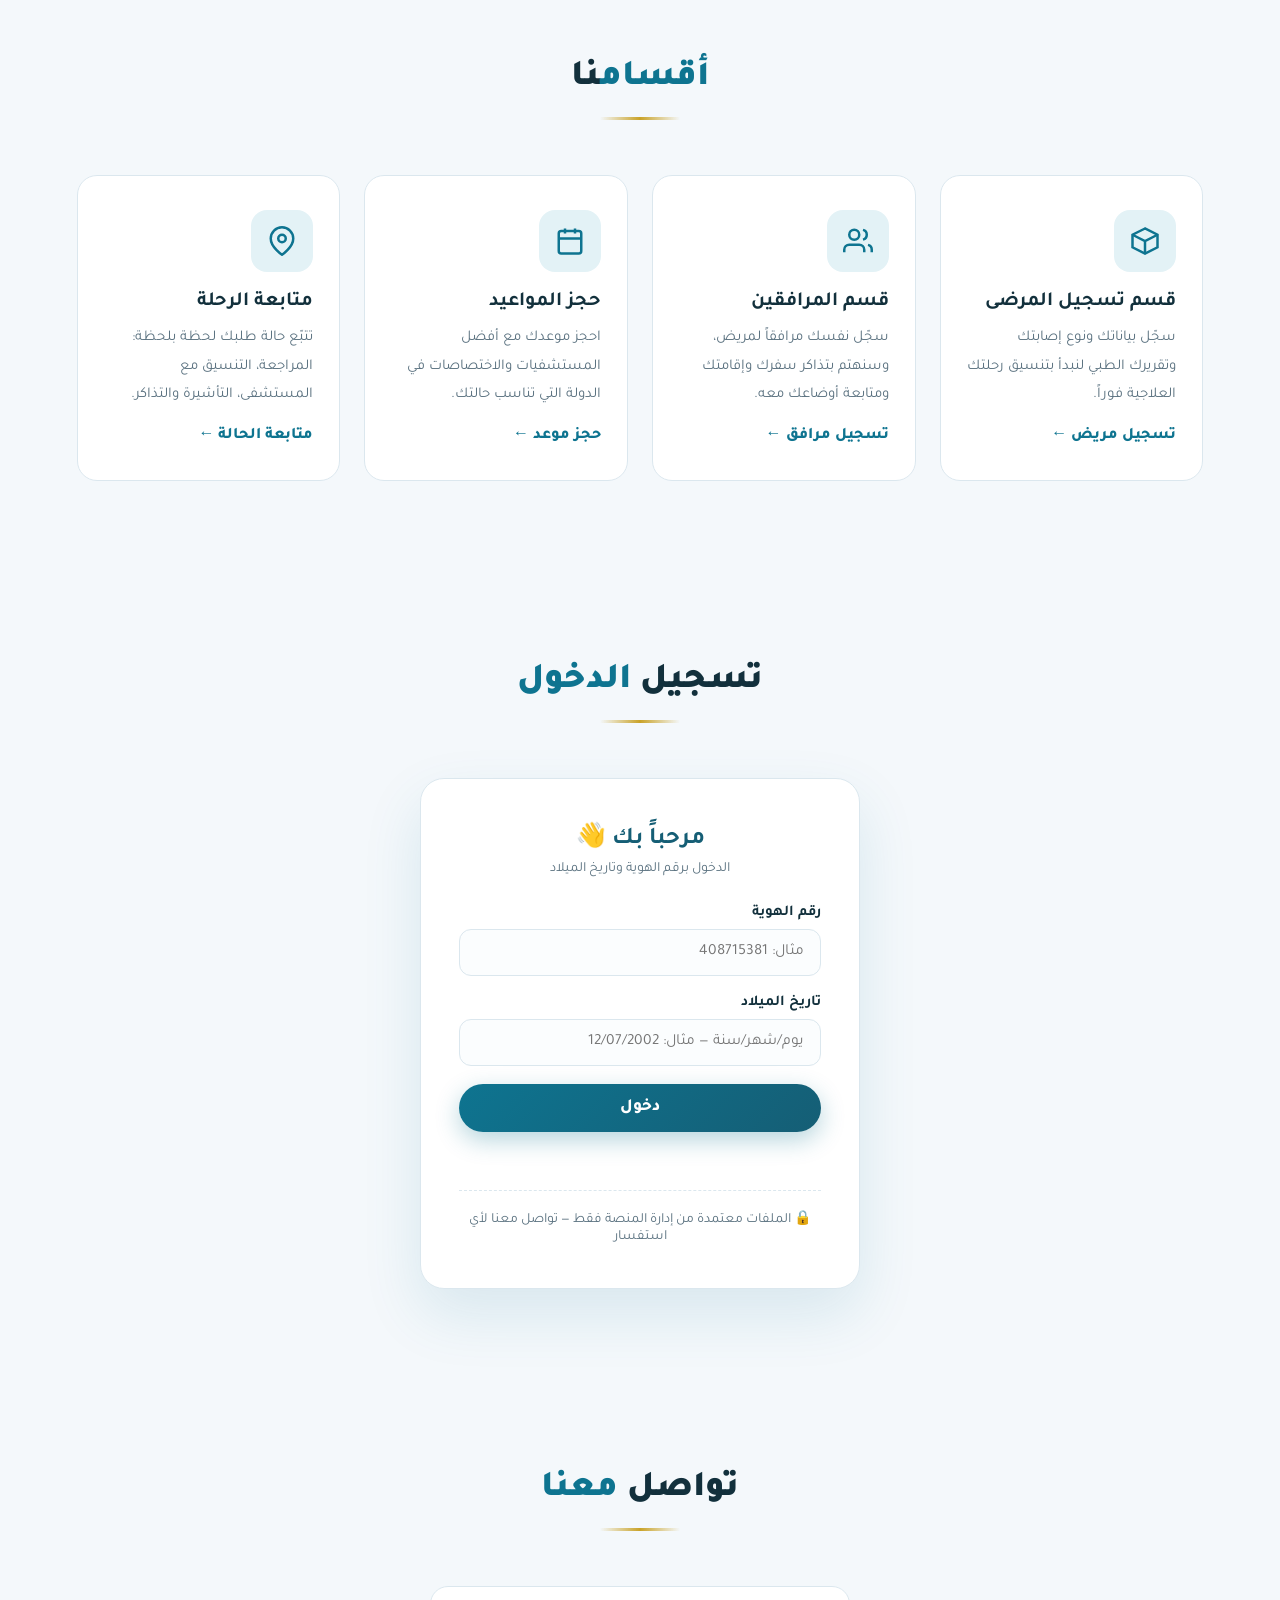
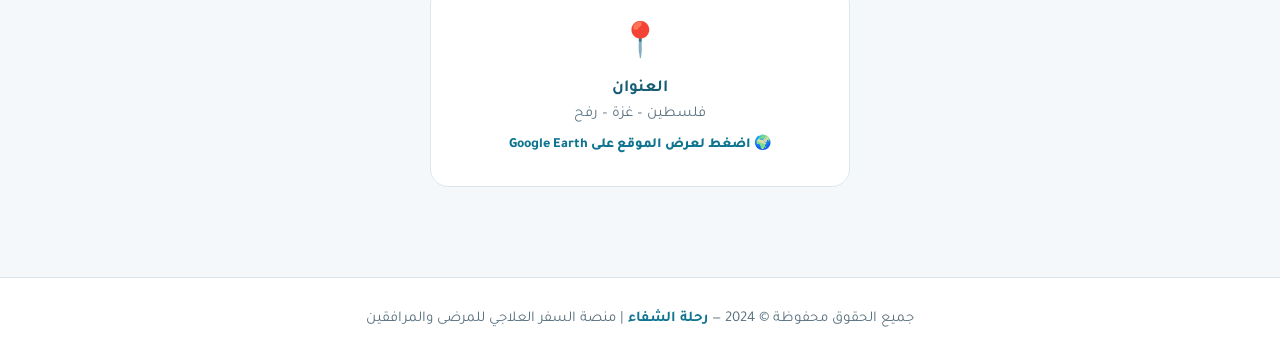
==== commit 554ab9ff: "Rename index (2).html to index.html" ====
--- a/index.html
+++ b/index.html
@@ -119,6 +119,36 @@
 .page-hero{padding:150px 6% 30px;text-align:center}
 .page-hero p{color:var(--muted);font-size:17px;margin-top:12px}
 
+
+/* ===== ملف المرافق الرسمي ===== */
+.profile-card{max-width:840px;margin:0 auto;background:#fff;border:1px solid var(--border);border-radius:22px;overflow:hidden;box-shadow:0 25px 60px rgba(14,116,144,.14)}
+.p-head{background:linear-gradient(135deg,var(--primary),var(--primary-d));color:#fff;padding:24px 34px;display:flex;justify-content:space-between;align-items:center;flex-wrap:wrap;gap:12px}
+.p-head h3{font-size:20px}
+.p-head .ref{background:rgba(255,255,255,.16);padding:8px 18px;border-radius:12px;font-size:15px}
+.p-welcome{padding:20px 34px;background:#f0f9fb;border-bottom:1px solid var(--border);font-size:19px}
+.p-welcome b{color:var(--primary-d)}
+.p-grid{display:grid;grid-template-columns:1fr 1fr}
+.p-item{padding:15px 34px;border-bottom:1px solid #eef4f8;font-size:15.5px}
+.p-item:nth-child(odd){border-left:1px solid #eef4f8}
+.p-item label{color:var(--muted);font-weight:700;display:block;margin-bottom:4px;font-size:14px}
+.p-item span{font-weight:800;color:var(--text)}
+.req-list{max-width:840px;margin:36px auto 0}
+.req-list h4{font-size:20px;color:var(--primary-d);margin-bottom:18px}
+.req-item{background:#fff;border:1.5px solid var(--border);border-radius:18px;padding:24px 28px;margin-bottom:18px;transition:.3s}
+.req-item b{font-size:17px}
+.req-item>p{color:var(--muted);font-size:14px;margin:8px 0 14px;line-height:1.8}
+.lock-tag{display:none;background:#0d9488;color:#fff;font-size:13px;font-weight:800;padding:4px 14px;border-radius:20px;margin-right:10px}
+.req-item.done{border-color:#0d9488;background:#f0fdfa}
+.req-item.done .lock-tag{display:inline-block}
+.req-item input[type=file]{margin-bottom:6px;width:100%}
+.preview img{max-width:220px;border-radius:12px;border:1px solid var(--border);display:none;margin:10px 0}
+.doc-name{display:none;font-weight:800;color:var(--primary-d);margin:8px 0}
+.contact-fields{display:grid;grid-template-columns:1fr 1fr;gap:14px;margin-bottom:12px}
+.contact-fields input{width:100%;padding:12px 16px;border-radius:12px;border:1.5px solid var(--border);background:#fbfdfe;font-size:15px;outline:none;font-family:'Tajawal',sans-serif}
+.contact-fields input:focus{border-color:var(--primary);box-shadow:0 0 0 4px rgba(14,116,144,.12)}
+.logout-btn{display:block;margin:30px auto 0;background:none;border:1.5px solid var(--border);color:var(--muted);padding:10px 30px;border-radius:30px;font-weight:700;cursor:pointer;font-family:'Tajawal',sans-serif;font-size:15px;transition:.3s}
+.logout-btn:hover{border-color:#dc2626;color:#dc2626}
+@media(max-width:820px){.p-grid{grid-template-columns:1fr}.p-item{border-left:none}.contact-fields{grid-template-columns:1fr}}
 </style>
 </head>
 <body>
@@ -206,16 +236,61 @@
 <!-- تسجيل الدخول -->
 <section id="login">
   <div class="sec-title"><h2>تسجيل <em>الدخول</em></h2><div class="line"></div></div>
-  <div class="login-wrap">
-    <h3>مرحباً بعودتك 👋</h3>
-    <p>الدخول متاح للحسابات المعتمدة فقط</p>
+  <div class="login-wrap" id="loginBox">
+    <h3>مرحباً بك 👋</h3>
+    <p>الدخول برقم الهوية وتاريخ الميلاد</p>
     <form id="loginForm">
-      <div class="field"><label>رقم الهوية / اسم المستخدم</label><input type="text" id="username" required placeholder="أدخل رقم الهوية أو اسم المستخدم"></div>
-      <div class="field"><label>كلمة المرور</label><input type="password" id="password" required placeholder="••••••••"></div>
+      <div class="field"><label>رقم الهوية</label><input type="text" id="username" required placeholder="مثال: 408715381"></div>
+      <div class="field"><label>تاريخ الميلاد</label><input type="text" id="password" required placeholder="يوم/شهر/سنة — مثال: 12/07/2002"></div>
       <button type="submit" class="btn btn-p" style="width:100%">دخول</button>
       <div class="form-msg" id="loginMsg"></div>
     </form>
-    <div class="note">🔒 إنشاء الحسابات يتم من إدارة المنصة فقط — تواصل معنا للحصول على حسابك</div>
+    <div class="note">🔒 الملفات معتمدة من إدارة المنصة فقط — تواصل معنا لأي استفسار</div>
+  </div>
+
+  <!-- صفحة الملف الرسمي (تظهر بعد الدخول) -->
+  <div id="profileView" style="display:none">
+    <div class="profile-card">
+      <div class="p-head">
+        <h3>🛂 ملف المرافق الرسمي — وزارة الصحة الفلسطينية</h3>
+        <div class="ref">الرقم المرجعي: <b id="pRef"></b></div>
+      </div>
+      <div class="p-welcome">✨ أهلاً وسهلاً بك، <b id="pName"></b></div>
+      <div class="p-grid" id="pGrid"></div>
+    </div>
+
+    <div class="req-list">
+      <h4>📌 بنود مطلوب تعبئتها — <span style="color:#dc2626;font-size:15px">لا يمكن التعديل بعد الحفظ</span></h4>
+
+      <div class="req-item" id="itemPhoto">
+        <b>1. الصور الشخصية <span class="lock-tag">✔ تم الحفظ والاعتماد</span></b>
+        <p>صور حديثة بخلفية بيضاء مطابقة للمواصفات الرسمية</p>
+        <input type="file" id="inPhoto" accept="image/*">
+        <div class="preview"><img id="pvPhoto" alt="الصورة الشخصية"></div>
+        <button class="btn btn-p" id="savePhoto">حفظ واعتماد</button>
+      </div>
+
+      <div class="req-item" id="itemContact">
+        <b>2. بيانات التواصل المحدثة <span class="lock-tag">✔ تم الحفظ والاعتماد</span></b>
+        <p>رقم الهاتف المحمول والبريد الإلكتروني الخاص بك في بلد السفر لضمان سهولة التواصل من قِبل الملحقية الصحية أو المستشفى</p>
+        <div class="contact-fields">
+          <input type="tel" id="inPhone" placeholder="رقم الهاتف المحمول في بلد السفر">
+          <input type="email" id="inEmail" placeholder="البريد الإلكتروني">
+        </div>
+        <button class="btn btn-p" id="saveContact">حفظ واعتماد</button>
+      </div>
+
+      <div class="req-item" id="itemDoc">
+        <b>3. شهادة ميلاد / عقد زواج / عقد طلاق <span class="lock-tag">✔ تم الحفظ والاعتماد</span></b>
+        <p>إرفاق صورة وثيقة رسمية (شهادة ميلاد أو عقد زواج أو عقد طلاق)</p>
+        <input type="file" id="inDoc" accept="image/*,.pdf">
+        <div class="preview"><img id="pvDoc" alt="الوثيقة المرفقة"></div>
+        <div class="doc-name" id="docName"></div>
+        <button class="btn btn-p" id="saveDoc">حفظ واعتماد</button>
+      </div>
+    </div>
+
+    <button class="logout-btn" id="logoutBtn">🚪 تسجيل الخروج</button>
   </div>
 </section>
 
@@ -241,12 +316,107 @@
 for(let i=0;i<60;i++)ps.push({x:Math.random()*innerWidth,y:Math.random()*innerHeight,r:Math.random()*2+.5,v:(Math.random()-.5)*.3,o:Math.random()*.3+.1});
 (function an(){x.clearRect(0,0,W,H);ps.forEach(p=>{p.x+=p.v;p.y+=p.v;if(p.x<0)p.x=W;if(p.x>W)p.x=0;if(p.y<0)p.y=H;if(p.y>H)p.y=0;x.beginPath();x.arc(p.x,p.y,p.r,0,7);x.fillStyle='rgba(14,116,144,'+p.o+')';x.fill()});requestAnimationFrame(an)})();
 
+// ================================================
+// 👇 قاعدة بيانات المرافقين — أضف/عدّل من هنا فقط 👇
+// ================================================
+const PROFILES = {
+  '408715381': { birth:'12/07/2002', name:'ايه فؤاد محمود الطويل', mother:'باسمه', birthdate:'27/12/2002', birthplace:'غزة - خان يونس', residence:'خان يونس', religion:'مسلم', card:'هوية شخصية', purpose:'مرافق مريض', relation:'قريب آخر', dest:'الأردن', authority:'وزارة الصحة الفلسطينية', coord:'تنسيق خاص', ref:'RS-665628' },
+  '400113676': { birth:'23/09/1994', name:'عايشة ناهض محمد أبو عبيد', mother:'هدى', birthdate:'23/09/1994', birthplace:'غزة', residence:'غزة', religion:'مسلم', card:'هوية شخصية', purpose:'مرافق مريض', relation:'قريب آخر', dest:'الأردن', authority:'وزارة الصحة الفلسطينية', coord:'تنسيق خاص', ref:'RS-901638' },
+  '405809161': { birth:'24/02/2000', name:'فاطمه فايز سلمان أبو سلمي', mother:'صبحيه', birthdate:'24/02/2000', birthplace:'غزة - خان يونس', residence:'خان يونس', religion:'مسلم', card:'هوية شخصية', purpose:'مرافق مريض', relation:'قريب آخر', dest:'الأردن', authority:'وزارة الصحة الفلسطينية', coord:'تنسيق خاص', ref:'RS-323356' }
+  // أضف مرافقاً جديداً بنفس النمط:
+  // 'رقم_الهوية': { birth:'تاريخ_الميلاد_للدخول', name:'...', mother:'...', birthdate:'...', birthplace:'...', residence:'...', religion:'...', card:'...', purpose:'...', relation:'...', dest:'...', authority:'...', coord:'...', ref:'RS-XXXXXX' },
+};
+// ================================================
+// 👆 نهاية قاعدة البيانات — لا تعدّل شي تحت هالسطر 👆
+// ================================================
+
+const FIELD_LIST=[
+ ['name','الاسم الكامل'],['id','رقم الهوية'],['mother','اسم الأم'],['birthdate','تاريخ الميلاد'],
+ ['birthplace','مكان الولادة'],['residence','مكان الإقامة'],['religion','الديانة'],['card','البطاقة المرفقة'],
+ ['purpose','هدف السفر'],['relation','صلة القرابة بالمريض'],['dest','مكان السفر'],['authority','الجهة الموكلة'],['coord','نوع التنسيق']
+];
+let currentId=null;
+
+function fillProfile(id){
+  const p=PROFILES[id]; currentId=id;
+  document.getElementById('pRef').textContent=p.ref;
+  document.getElementById('pName').textContent=p.name;
+  document.getElementById('pGrid').innerHTML=FIELD_LIST.map(function(f){
+    const v=f[0]==='id'?id:p[f[0]];
+    return '<div class="p-item"><label>'+f[1]+'</label><span>'+v+'</span></div>';
+  }).join('');
+  restoreItem('itemPhoto','rs8_'+id+'_photo','pvPhoto',null);
+  restoreItem('itemContact','rs8_'+id+'_contact',null,null);
+  restoreItem('itemDoc','rs8_'+id+'_doc','pvDoc','docName');
+}
+
+function doneItem(el){ el.classList.add('done'); el.querySelectorAll('input,button').forEach(function(e){e.disabled=true}); }
+function restoreItem(itemId,key,imgId,docNameId){
+  const saved=localStorage.getItem(key);
+  if(!saved)return;
+  const item=document.getElementById(itemId);
+  if(itemId==='itemContact'){
+    const d=JSON.parse(saved);
+    document.getElementById('inPhone').value=d.phone; document.getElementById('inEmail').value=d.email;
+  }else if(itemId==='itemDoc'&&docNameId){
+    const d=JSON.parse(saved);
+    if(d.data){ const im=document.getElementById(imgId); im.src=d.data; im.style.display='block'; }
+    else{ const dn=document.getElementById(docNameId); dn.textContent='📄 الوثيقة المرفقة: '+d.name; dn.style.display='block'; }
+  }else{
+    const im=document.getElementById(imgId); im.src=saved; im.style.display='block';
+  }
+  doneItem(item);
+}
+
+function saveFile(itemId,key,imgId,inputId,docNameId){
+  const f=document.getElementById(inputId).files[0];
+  if(!f){ alert('⚠️ اختر الملف أولاً'); return; }
+  const r=new FileReader();
+  r.onload=function(e){
+    if(f.type.indexOf('image/')===0){
+      localStorage.setItem(key,JSON.stringify({data:e.target.result,name:f.name}));
+      const im=document.getElementById(imgId); im.src=e.target.result; im.style.display='block';
+    }else{
+      localStorage.setItem(key,JSON.stringify({data:null,name:f.name}));
+      const dn=document.getElementById(docNameId); dn.textContent='📄 الوثيقة المرفقة: '+f.name; dn.style.display='block';
+    }
+    doneItem(document.getElementById(itemId));
+    alert('✅ تم الحفظ والاعتماد بنجاح — لا يمكن التعديل بعد الآن');
+  };
+  r.readAsDataURL(f);
+}
+
+document.getElementById('savePhoto').onclick=function(){ saveFile('itemPhoto','rs8_'+currentId+'_photo','pvPhoto','inPhoto',null); };
+document.getElementById('saveDoc').onclick=function(){ saveFile('itemDoc','rs8_'+currentId+'_doc','pvDoc','inDoc','docName'); };
+document.getElementById('saveContact').onclick=function(){
+  const ph=document.getElementById('inPhone').value.trim(), em=document.getElementById('inEmail').value.trim();
+  if(!ph&&!em){ alert('⚠️ أدخل رقم الهاتف أو البريد الإلكتروني على الأقل'); return; }
+  localStorage.setItem('rs8_'+currentId+'_contact',JSON.stringify({phone:ph,email:em}));
+  doneItem(document.getElementById('itemContact'));
+  alert('✅ تم الحفظ والاعتماد بنجاح — لا يمكن التعديل بعد الآن');
+};
+document.getElementById('logoutBtn').onclick=function(){
+  document.getElementById('profileView').style.display='none';
+  document.getElementById('loginBox').style.display='block';
+  document.getElementById('loginForm').reset();
+  document.getElementById('login').scrollIntoView({behavior:'smooth'});
+};
+
 document.getElementById('loginForm').addEventListener('submit',function(e){
   e.preventDefault();
-  const u=document.getElementById('username').value.trim(),p=document.getElementById('password').value.trim();
+  const u=document.getElementById('username').value.trim(), p=document.getElementById('password').value.trim();
   const msg=document.getElementById('loginMsg');
-  if(u==='admin'&&p==='123456'){msg.textContent='✅ تم تسجيل الدخول بنجاح، أهلاً بك!';msg.className='form-msg ok'}
-  else{msg.textContent='❌ بيانات الدخول غير صحيحة أو الحساب غير معتمد';msg.className='form-msg err'}
+  const prof=PROFILES[u];
+  if(prof && prof.birth===p){
+    msg.textContent=''; msg.className='form-msg';
+    fillProfile(u);
+    document.getElementById('loginBox').style.display='none';
+    document.getElementById('profileView').style.display='block';
+    document.getElementById('login').scrollIntoView({behavior:'smooth'});
+  }else{
+    msg.textContent='❌ رقم الهوية أو تاريخ الميلاد غير صحيح';
+    msg.className='form-msg err';
+  }
 });
 </script>
 </body>
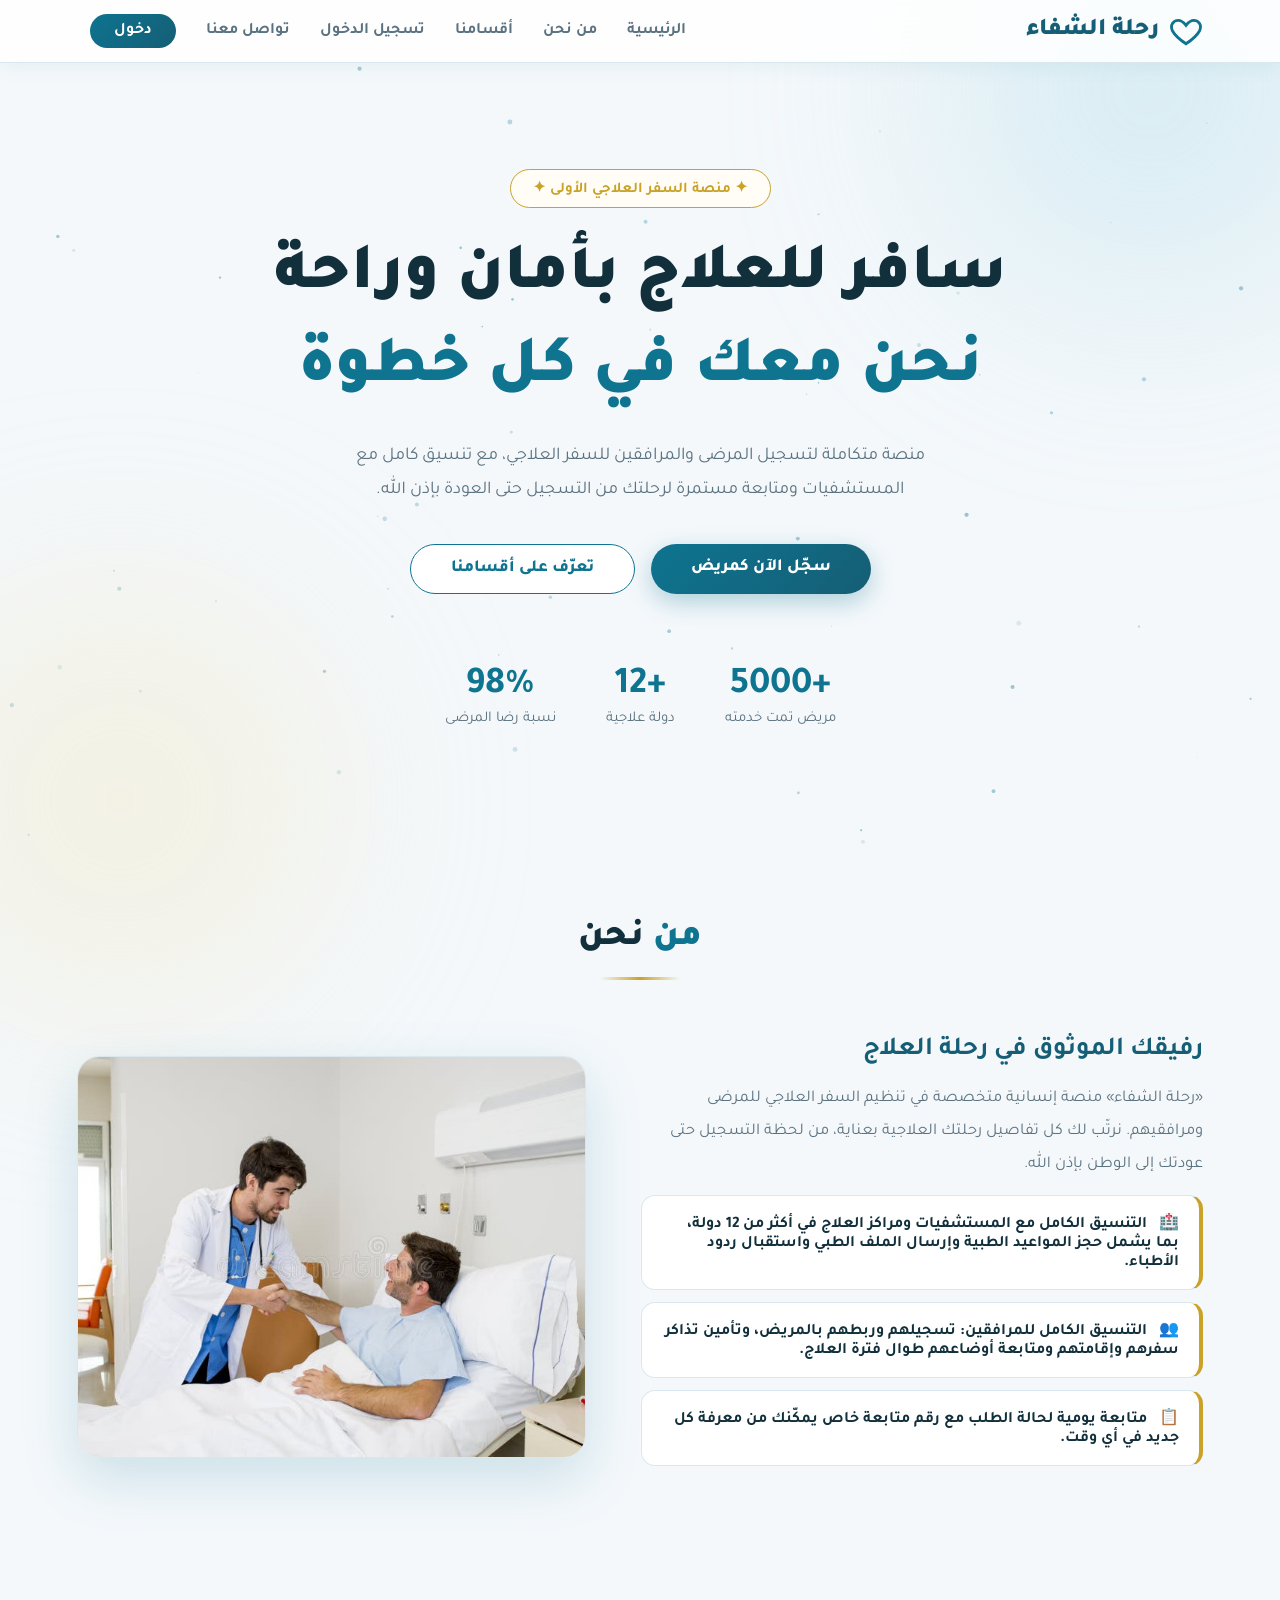
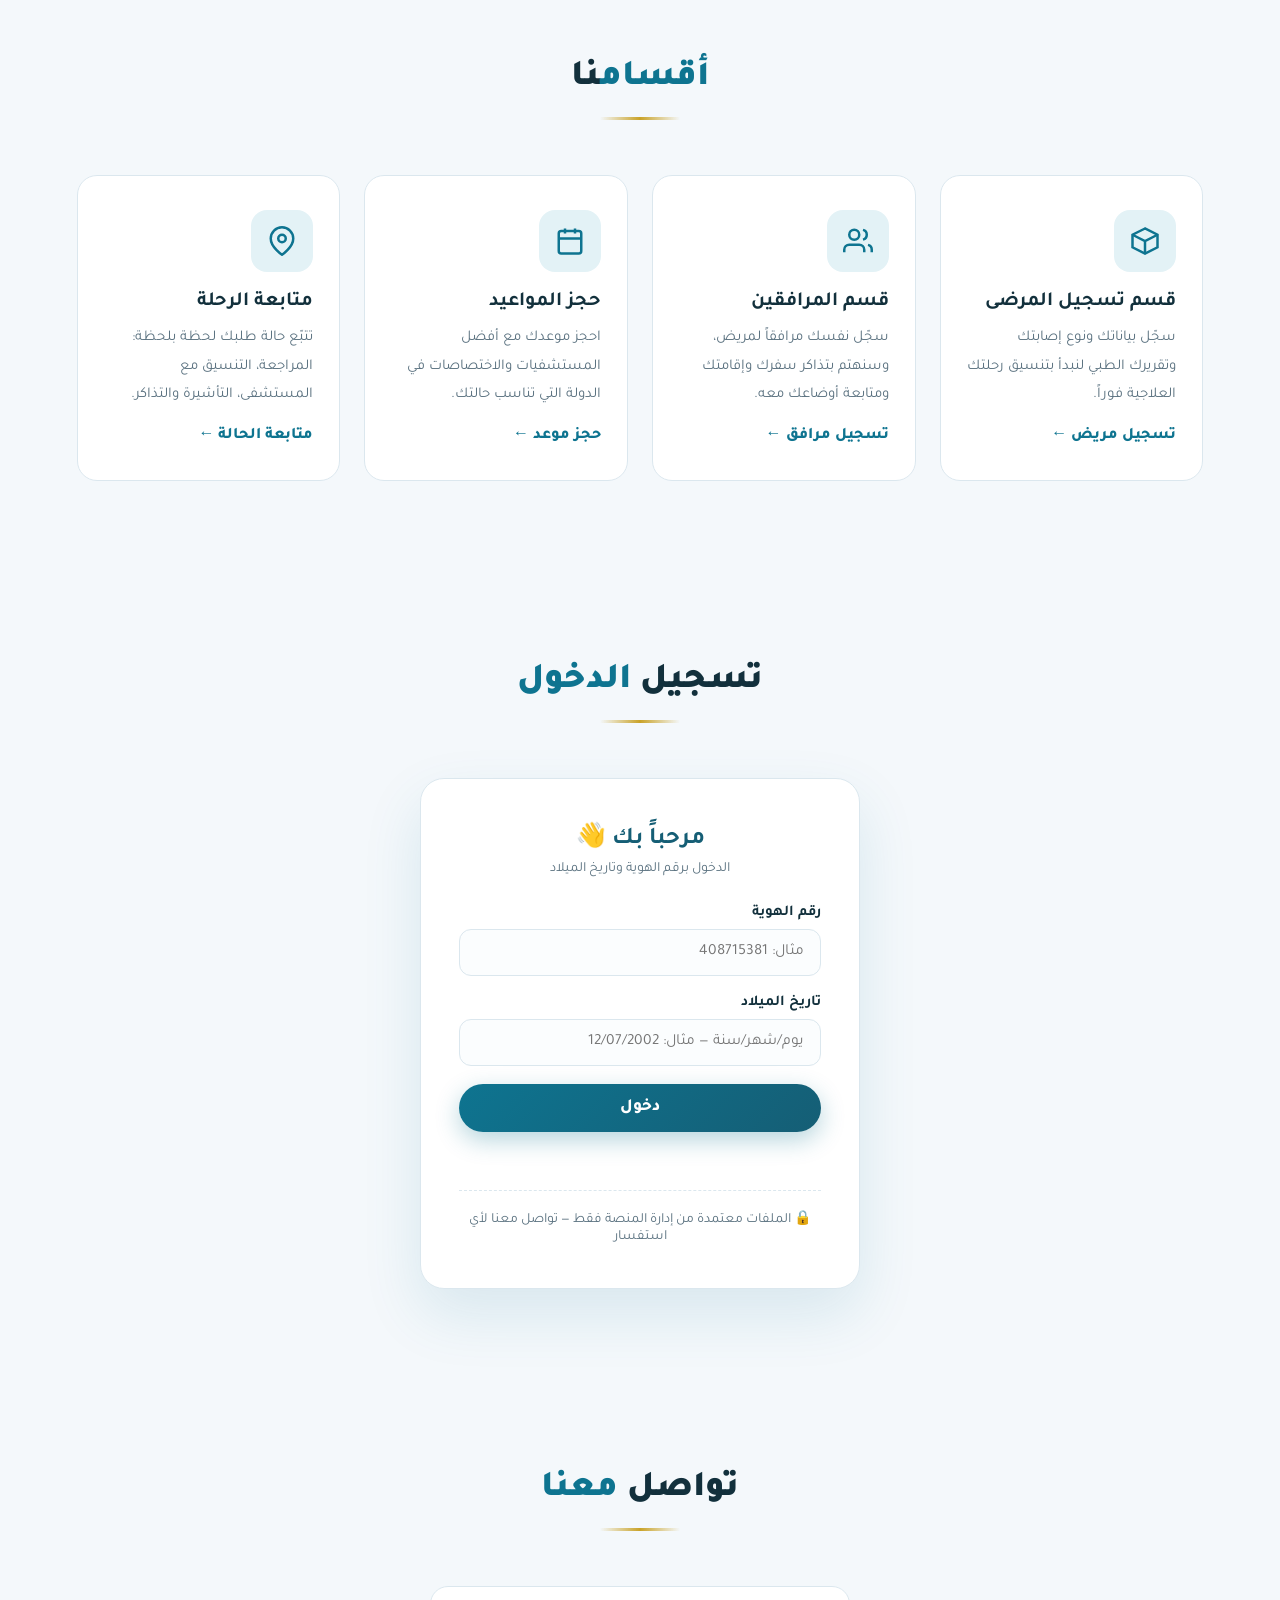
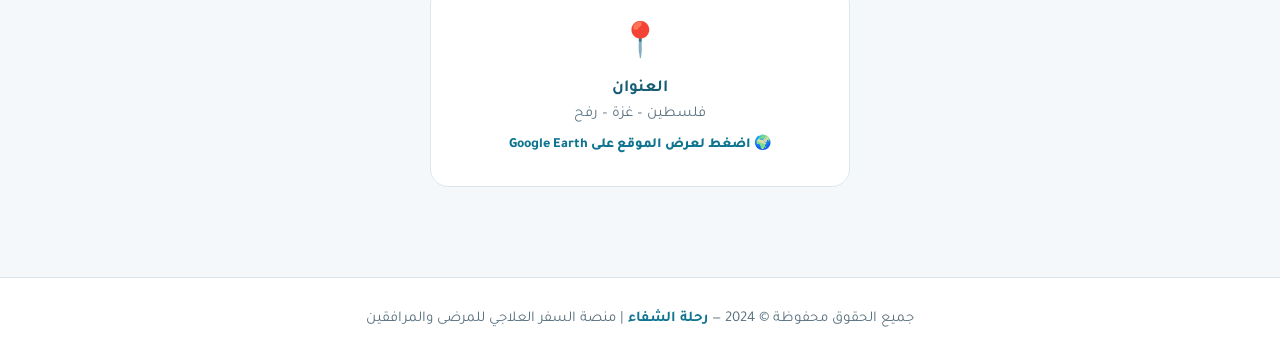
==== commit e3fe7ce3: "Rename index (3).html to index.html" ====
--- a/index.html
+++ b/index.html
@@ -10,6 +10,7 @@
 :root{
   --primary:#0e7490; --primary-d:#155e75; --gold:#c9a227; --gold-l:#e8cd6a;
   --bg:#f4f8fb; --card:#ffffff; --text:#12303c; --muted:#5b7280; --border:#dbe7ee;
+  --green:#16a34a; --green-d:#15803d;
 }
 html{scroll-behavior:smooth}
 body{background:var(--bg);color:var(--text)}
@@ -32,11 +33,14 @@
 .btn-nav::after{display:none}
 
 /* أزرار */
-.btn{padding:14px 40px;border-radius:40px;font-size:17px;font-weight:800;cursor:pointer;border:none;display:inline-block;transition:.35s}
+.btn{padding:14px 40px;border-radius:40px;font-size:17px;font-weight:800;cursor:pointer;border:none;display:inline-block;transition:.35s;font-family:'Tajawal',sans-serif}
 .btn-p{background:linear-gradient(135deg,var(--primary),var(--primary-d));color:#fff;box-shadow:0 8px 25px rgba(14,116,144,.3)}
 .btn-p:hover{transform:translateY(-4px);box-shadow:0 14px 35px rgba(14,116,144,.4)}
 .btn-o{border:1.5px solid var(--primary);color:var(--primary);background:#fff}
 .btn-o:hover{background:#eaf5f8;transform:translateY(-4px)}
+.btn-g{background:linear-gradient(135deg,var(--green),var(--green-d));color:#fff;box-shadow:0 8px 25px rgba(22,163,74,.3)}
+.btn-g:hover{transform:translateY(-4px);box-shadow:0 14px 35px rgba(22,163,74,.4)}
+.btn-g:disabled{opacity:.6;cursor:not-allowed;transform:none}
 
 /* البطل */
 .hero{min-height:92vh;display:flex;flex-direction:column;justify-content:center;align-items:center;text-align:center;padding:130px 6% 60px}
@@ -119,7 +123,6 @@
 .page-hero{padding:150px 6% 30px;text-align:center}
 .page-hero p{color:var(--muted);font-size:17px;margin-top:12px}
 
-
 /* ===== ملف المرافق الرسمي ===== */
 .profile-card{max-width:840px;margin:0 auto;background:#fff;border:1px solid var(--border);border-radius:22px;overflow:hidden;box-shadow:0 25px 60px rgba(14,116,144,.14)}
 .p-head{background:linear-gradient(135deg,var(--primary),var(--primary-d));color:#fff;padding:24px 34px;display:flex;justify-content:space-between;align-items:center;flex-wrap:wrap;gap:12px}
@@ -132,6 +135,7 @@
 .p-item:nth-child(odd){border-left:1px solid #eef4f8}
 .p-item label{color:var(--muted);font-weight:700;display:block;margin-bottom:4px;font-size:14px}
 .p-item span{font-weight:800;color:var(--text)}
+.link-wrap{text-align:center;margin:32px auto 0}
 .req-list{max-width:840px;margin:36px auto 0}
 .req-list h4{font-size:20px;color:var(--primary-d);margin-bottom:18px}
 .req-item{background:#fff;border:1.5px solid var(--border);border-radius:18px;padding:24px 28px;margin-bottom:18px;transition:.3s}
@@ -141,14 +145,25 @@
 .req-item.done{border-color:#0d9488;background:#f0fdfa}
 .req-item.done .lock-tag{display:inline-block}
 .req-item input[type=file]{margin-bottom:6px;width:100%}
+.req-item input[type=tel],.req-item input[type=email]{width:100%;padding:12px 16px;border-radius:12px;border:1.5px solid var(--border);background:#fbfdfe;font-size:15px;outline:none;font-family:'Tajawal',sans-serif;margin-bottom:10px}
+.req-item input:focus{border-color:var(--primary);box-shadow:0 0 0 4px rgba(14,116,144,.12)}
 .preview img{max-width:220px;border-radius:12px;border:1px solid var(--border);display:none;margin:10px 0}
 .doc-name{display:none;font-weight:800;color:var(--primary-d);margin:8px 0}
-.contact-fields{display:grid;grid-template-columns:1fr 1fr;gap:14px;margin-bottom:12px}
-.contact-fields input{width:100%;padding:12px 16px;border-radius:12px;border:1.5px solid var(--border);background:#fbfdfe;font-size:15px;outline:none;font-family:'Tajawal',sans-serif}
-.contact-fields input:focus{border-color:var(--primary);box-shadow:0 0 0 4px rgba(14,116,144,.12)}
+.two-fields{display:grid;grid-template-columns:1fr 1fr;gap:14px;margin-bottom:10px}
 .logout-btn{display:block;margin:30px auto 0;background:none;border:1.5px solid var(--border);color:var(--muted);padding:10px 30px;border-radius:30px;font-weight:700;cursor:pointer;font-family:'Tajawal',sans-serif;font-size:15px;transition:.3s}
 .logout-btn:hover{border-color:#dc2626;color:#dc2626}
-@media(max-width:820px){.p-grid{grid-template-columns:1fr}.p-item{border-left:none}.contact-fields{grid-template-columns:1fr}}
+
+/* نافذة الانتظار (سبينر) */
+.overlay{position:fixed;inset:0;background:rgba(244,248,251,.95);z-index:999;display:none;align-items:center;justify-content:center;flex-direction:column;backdrop-filter:blur(6px)}
+.spin-area,.done-area{display:flex;flex-direction:column;align-items:center}
+.spinner{width:74px;height:74px;border:6px solid #d7eaf0;border-top-color:var(--green);border-radius:50%;animation:spin 1s linear infinite;box-shadow:0 0 30px rgba(22,163,74,.25)}
+@keyframes spin{to{transform:rotate(360deg)}}
+.wait-txt{margin-top:24px;font-size:19px;font-weight:800;color:var(--primary-d)}
+.done-area{display:none;text-align:center;background:#fff;border:2px solid var(--green);border-radius:22px;padding:36px 44px;box-shadow:0 25px 60px rgba(22,163,74,.2)}
+.done-check{width:74px;height:74px;border-radius:50%;background:linear-gradient(135deg,var(--green),var(--green-d));color:#fff;font-size:40px;display:flex;align-items:center;justify-content:center;margin:0 auto 18px}
+.done-area p{font-size:19px;font-weight:800;color:var(--green-d);line-height:1.9}
+
+@media(max-width:820px){.p-grid{grid-template-columns:1fr}.p-item{border-left:none}.two-fields{grid-template-columns:1fr}}
 </style>
 </head>
 <body>
@@ -198,7 +213,7 @@
       <div class="feat"><span>👥</span> التنسيق الكامل للمرافقين: تسجيلهم وربطهم بالمريض، وتأمين تذاكر سفرهم وإقامتهم ومتابعة أوضاعهم طوال فترة العلاج.</div>
       <div class="feat"><span>📋</span> متابعة يومية لحالة الطلب مع رقم متابعة خاص يمكّنك من معرفة كل جديد في أي وقت.</div>
     </div>
-    <div class="img-box"><img src="images/patient.png" alt="مريض يتلقى الرعاية الطبية في المستشفى" onerror="this.style.display='none';this.nextElementSibling.style.display='flex'"><div style="display:none;height:400px;background:linear-gradient(135deg,#e3f2f6,#cde9f0);align-items:center;justify-content:center;color:var(--primary-d);font-weight:800;font-size:18px;text-align:center;padding:20px">🖼️ لم يتم العثور على الصورة<br>تأكد من وجود مجلد images وبداخله الملف patient.png</div></div>
+    <div class="img-box"><img src="images/patient.png" alt="مريض يتلقى الرعاية الطبية في المستشفى" onerror="this.style.display='none';this.nextElementSibling.style.display='flex'"><div style="display:none;height:400px;background:linear-gradient(135deg,#e3f2f6,#cde9f0);align-items:center;justify-content:center;color:var(--primary-d);font-weight:800;font-size:18px;text-align:center;padding:20px">🖼️ لم يتم العثور على الصورة</div></div>
   </div>
 </section>
 
@@ -236,6 +251,7 @@
 <!-- تسجيل الدخول -->
 <section id="login">
   <div class="sec-title"><h2>تسجيل <em>الدخول</em></h2><div class="line"></div></div>
+
   <div class="login-wrap" id="loginBox">
     <h3>مرحباً بك 👋</h3>
     <p>الدخول برقم الهوية وتاريخ الميلاد</p>
@@ -250,6 +266,7 @@
 
   <!-- صفحة الملف الرسمي (تظهر بعد الدخول) -->
   <div id="profileView" style="display:none">
+
     <div class="profile-card">
       <div class="p-head">
         <h3>🛂 ملف المرافق الرسمي — وزارة الصحة الفلسطينية</h3>
@@ -259,6 +276,12 @@
       <div class="p-grid" id="pGrid"></div>
     </div>
 
+    <!-- زر ربط مع المريض -->
+    <div class="link-wrap">
+      <button class="btn btn-g" id="linkBtn">🔗 ربط مع المريض</button>
+    </div>
+
+    <!-- البنود المطلوب تعبئتها -->
     <div class="req-list">
       <h4>📌 بنود مطلوب تعبئتها — <span style="color:#dc2626;font-size:15px">لا يمكن التعديل بعد الحفظ</span></h4>
 
@@ -273,7 +296,7 @@
       <div class="req-item" id="itemContact">
         <b>2. بيانات التواصل المحدثة <span class="lock-tag">✔ تم الحفظ والاعتماد</span></b>
         <p>رقم الهاتف المحمول والبريد الإلكتروني الخاص بك في بلد السفر لضمان سهولة التواصل من قِبل الملحقية الصحية أو المستشفى</p>
-        <div class="contact-fields">
+        <div class="two-fields">
           <input type="tel" id="inPhone" placeholder="رقم الهاتف المحمول في بلد السفر">
           <input type="email" id="inEmail" placeholder="البريد الإلكتروني">
         </div>
@@ -287,6 +310,20 @@
         <div class="preview"><img id="pvDoc" alt="الوثيقة المرفقة"></div>
         <div class="doc-name" id="docName"></div>
         <button class="btn btn-p" id="saveDoc">حفظ واعتماد</button>
+      </div>
+
+      <div class="req-item" id="itemPhone">
+        <b>4. رقم الهاتف المعتمد للتواصل <span class="lock-tag">✔ تم الحفظ والاعتماد</span></b>
+        <p>رقم هاتف دائم يمكن الوصول إليك من خلاله لأي تبليغ رسمي</p>
+        <input type="tel" id="inPhone2" placeholder="رقم الهاتف المعتمد للتواصل">
+        <button class="btn btn-p" id="savePhone">حفظ واعتماد</button>
+      </div>
+
+      <div class="req-item" id="itemWhatsapp">
+        <b>5. رقم الهاتف المعتمد واتس اب للتواصل <span class="lock-tag">✔ تم الحفظ والاعتماد</span></b>
+        <p>رقم واتس اب فعّال لاستقبال التحديثات والتبليغات الفورية</p>
+        <input type="tel" id="inWhatsapp" placeholder="رقم واتس اب المعتمد">
+        <button class="btn btn-p" id="saveWhatsapp">حفظ واعتماد</button>
       </div>
     </div>
 
@@ -310,6 +347,19 @@
 <footer>جميع الحقوق محفوظة © 2024 — <b>رحلة الشفاء</b> | منصة السفر العلاجي للمرضى والمرافقين</footer>
 </div>
 
+<!-- نافذة الانتظار -->
+<div class="overlay" id="overlay">
+  <div class="spin-area" id="spinArea">
+    <div class="spinner"></div>
+    <div class="wait-txt">جاري الربط مع ملف المريض... يرجى الانتظار</div>
+  </div>
+  <div class="done-area" id="doneArea">
+    <div class="done-check">✔</div>
+    <p>سيتم إشعار المريض بالتحديث الفوري للحالة</p>
+    <button class="btn btn-g" style="margin-top:22px" onclick="document.getElementById('overlay').style.display='none'">إغلاق</button>
+  </div>
+</div>
+
 <script>
 const c=document.getElementById('bgCanvas'),x=c.getContext('2d');let W,H,ps=[];
 function rs(){W=c.width=innerWidth;H=c.height=innerHeight}rs();addEventListener('resize',rs);
@@ -323,17 +373,16 @@
   '408715381': { birth:'12/07/2002', name:'ايه فؤاد محمود الطويل', mother:'باسمه', birthdate:'27/12/2002', birthplace:'غزة - خان يونس', residence:'خان يونس', religion:'مسلم', card:'هوية شخصية', purpose:'مرافق مريض', relation:'قريب آخر', dest:'الأردن', authority:'وزارة الصحة الفلسطينية', coord:'تنسيق خاص', ref:'RS-665628' },
   '400113676': { birth:'23/09/1994', name:'عايشة ناهض محمد أبو عبيد', mother:'هدى', birthdate:'23/09/1994', birthplace:'غزة', residence:'غزة', religion:'مسلم', card:'هوية شخصية', purpose:'مرافق مريض', relation:'قريب آخر', dest:'الأردن', authority:'وزارة الصحة الفلسطينية', coord:'تنسيق خاص', ref:'RS-901638' },
   '405809161': { birth:'24/02/2000', name:'فاطمه فايز سلمان أبو سلمي', mother:'صبحيه', birthdate:'24/02/2000', birthplace:'غزة - خان يونس', residence:'خان يونس', religion:'مسلم', card:'هوية شخصية', purpose:'مرافق مريض', relation:'قريب آخر', dest:'الأردن', authority:'وزارة الصحة الفلسطينية', coord:'تنسيق خاص', ref:'RS-323356' }
-  // أضف مرافقاً جديداً بنفس النمط:
-  // 'رقم_الهوية': { birth:'تاريخ_الميلاد_للدخول', name:'...', mother:'...', birthdate:'...', birthplace:'...', residence:'...', religion:'...', card:'...', purpose:'...', relation:'...', dest:'...', authority:'...', coord:'...', ref:'RS-XXXXXX' },
 };
 // ================================================
 // 👆 نهاية قاعدة البيانات — لا تعدّل شي تحت هالسطر 👆
 // ================================================
 
 const FIELD_LIST=[
- ['name','الاسم الكامل'],['id','رقم الهوية'],['mother','اسم الأم'],['birthdate','تاريخ الميلاد'],
+ ['name','الاسم كاملاً'],['id','رقم الهوية'],['mother','اسم الأم'],['birthdate','تاريخ الميلاد'],
  ['birthplace','مكان الولادة'],['residence','مكان الإقامة'],['religion','الديانة'],['card','البطاقة المرفقة'],
- ['purpose','هدف السفر'],['relation','صلة القرابة بالمريض'],['dest','مكان السفر'],['authority','الجهة الموكلة'],['coord','نوع التنسيق']
+ ['purpose','هدف السفر'],['relation','صلة القرابة بالمريض'],['dest','مكان السفر'],['authority','الجهة الموكلة'],
+ ['coord','تنسيقات خاصة أو عامة'],['ref','الرقم المرجعي']
 ];
 let currentId=null;
 
@@ -345,12 +394,18 @@
     const v=f[0]==='id'?id:p[f[0]];
     return '<div class="p-item"><label>'+f[1]+'</label><span>'+v+'</span></div>';
   }).join('');
+  // استرجاع البنود المحفوظة سابقاً
   restoreItem('itemPhoto','rs8_'+id+'_photo','pvPhoto',null);
   restoreItem('itemContact','rs8_'+id+'_contact',null,null);
   restoreItem('itemDoc','rs8_'+id+'_doc','pvDoc','docName');
+  restoreItem('itemPhone','rs8_'+id+'_phone',null,null);
+  restoreItem('itemWhatsapp','rs8_'+id+'_whatsapp',null,null);
 }
 
-function doneItem(el){ el.classList.add('done'); el.querySelectorAll('input,button').forEach(function(e){e.disabled=true}); }
+function doneItem(el){
+  el.classList.add('done');
+  el.querySelectorAll('input,button').forEach(function(e){e.disabled=true});
+}
 function restoreItem(itemId,key,imgId,docNameId){
   const saved=localStorage.getItem(key);
   if(!saved)return;
@@ -362,8 +417,12 @@
     const d=JSON.parse(saved);
     if(d.data){ const im=document.getElementById(imgId); im.src=d.data; im.style.display='block'; }
     else{ const dn=document.getElementById(docNameId); dn.textContent='📄 الوثيقة المرفقة: '+d.name; dn.style.display='block'; }
-  }else{
+  }else if(itemId==='itemPhoto'){
     const im=document.getElementById(imgId); im.src=saved; im.style.display='block';
+  }else if(itemId==='itemPhone'){
+    document.getElementById('inPhone2').value=saved;
+  }else if(itemId==='itemWhatsapp'){
+    document.getElementById('inWhatsapp').value=saved;
   }
   doneItem(item);
 }
@@ -395,6 +454,33 @@
   doneItem(document.getElementById('itemContact'));
   alert('✅ تم الحفظ والاعتماد بنجاح — لا يمكن التعديل بعد الآن');
 };
+document.getElementById('savePhone').onclick=function(){
+  const v=document.getElementById('inPhone2').value.trim();
+  if(!v){ alert('⚠️ أدخل رقم الهاتف أولاً'); return; }
+  localStorage.setItem('rs8_'+currentId+'_phone',v);
+  doneItem(document.getElementById('itemPhone'));
+  alert('✅ تم الحفظ والاعتماد بنجاح — لا يمكن التعديل بعد الآن');
+};
+document.getElementById('saveWhatsapp').onclick=function(){
+  const v=document.getElementById('inWhatsapp').value.trim();
+  if(!v){ alert('⚠️ أدخل رقم الواتس اب أولاً'); return; }
+  localStorage.setItem('rs8_'+currentId+'_whatsapp',v);
+  doneItem(document.getElementById('itemWhatsapp'));
+  alert('✅ تم الحفظ والاعتماد بنجاح — لا يمكن التعديل بعد الآن');
+};
+
+// زر ربط مع المريض — دائرة انتظار 5 ثواني ثم رسالة
+document.getElementById('linkBtn').onclick=function(){
+  const ov=document.getElementById('overlay');
+  document.getElementById('spinArea').style.display='flex';
+  document.getElementById('doneArea').style.display='none';
+  ov.style.display='flex';
+  setTimeout(function(){
+    document.getElementById('spinArea').style.display='none';
+    document.getElementById('doneArea').style.display='block';
+  },5000);
+};
+
 document.getElementById('logoutBtn').onclick=function(){
   document.getElementById('profileView').style.display='none';
   document.getElementById('loginBox').style.display='block';
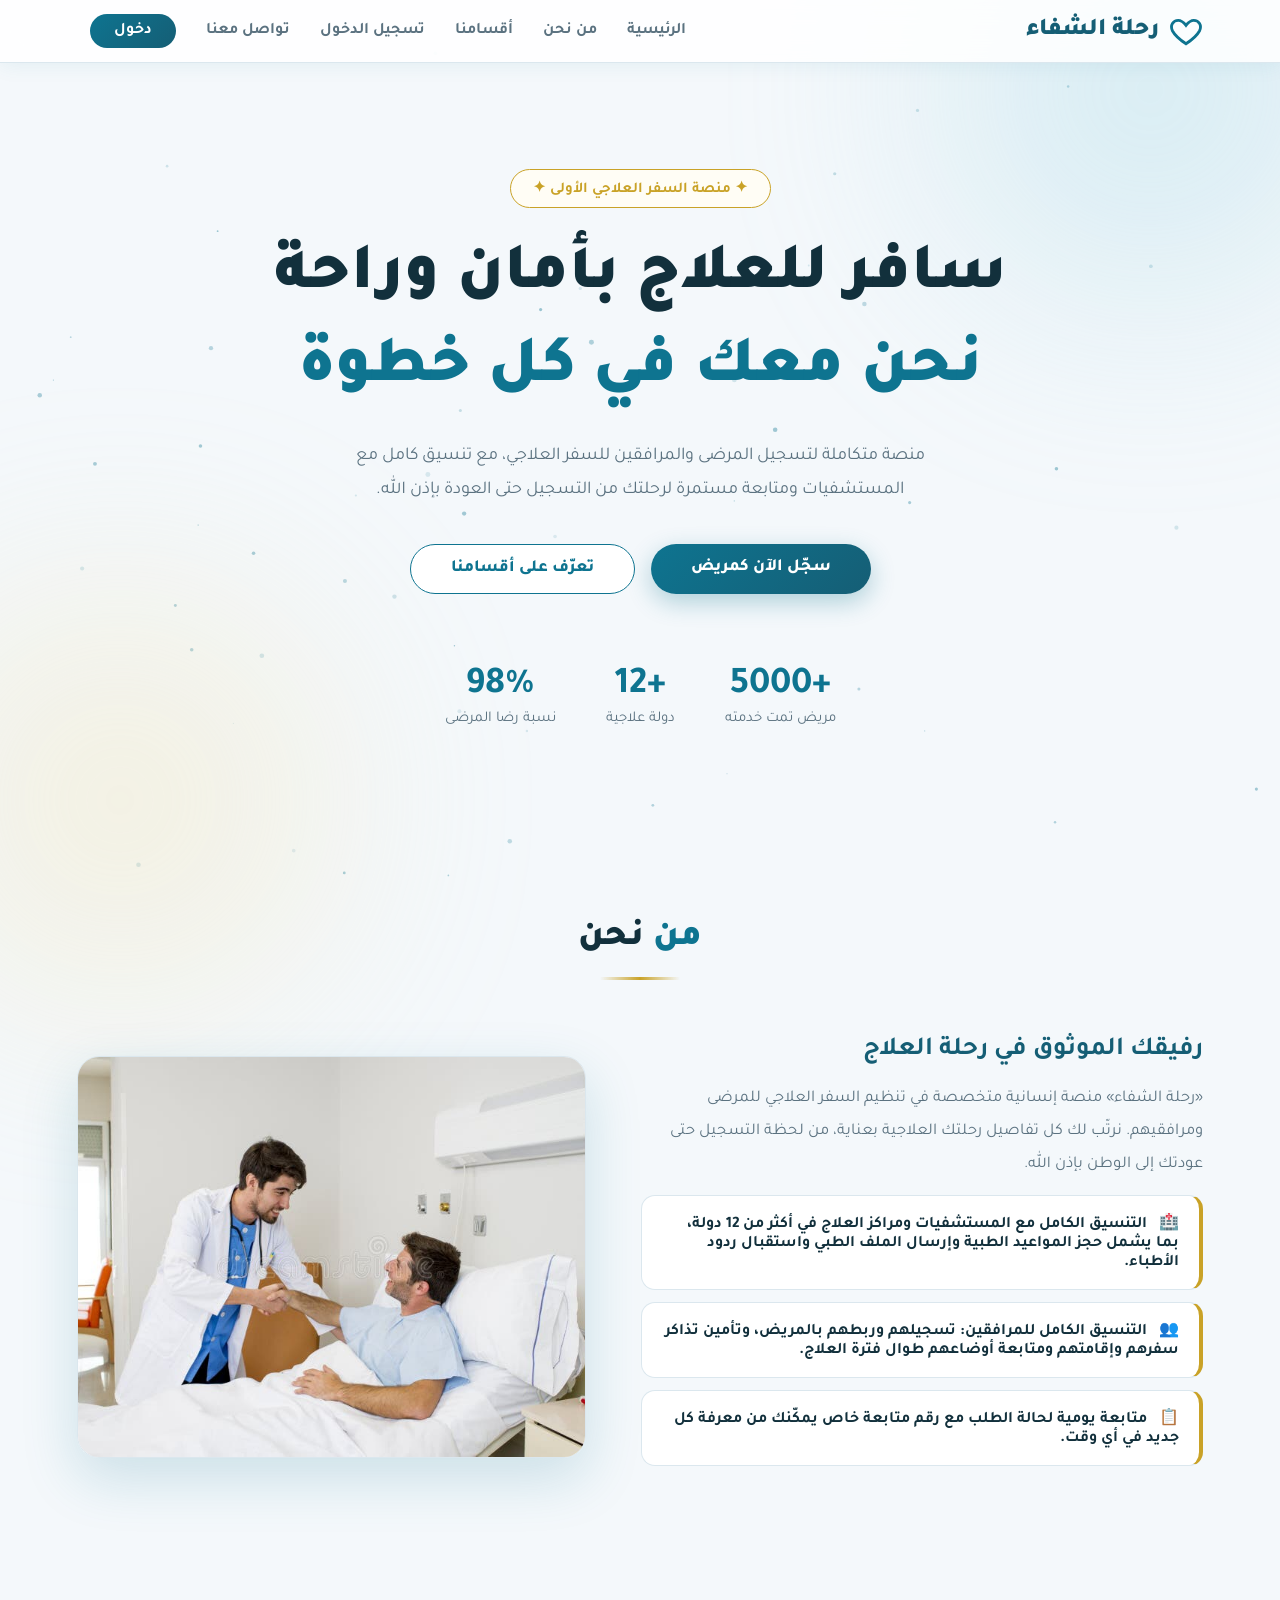
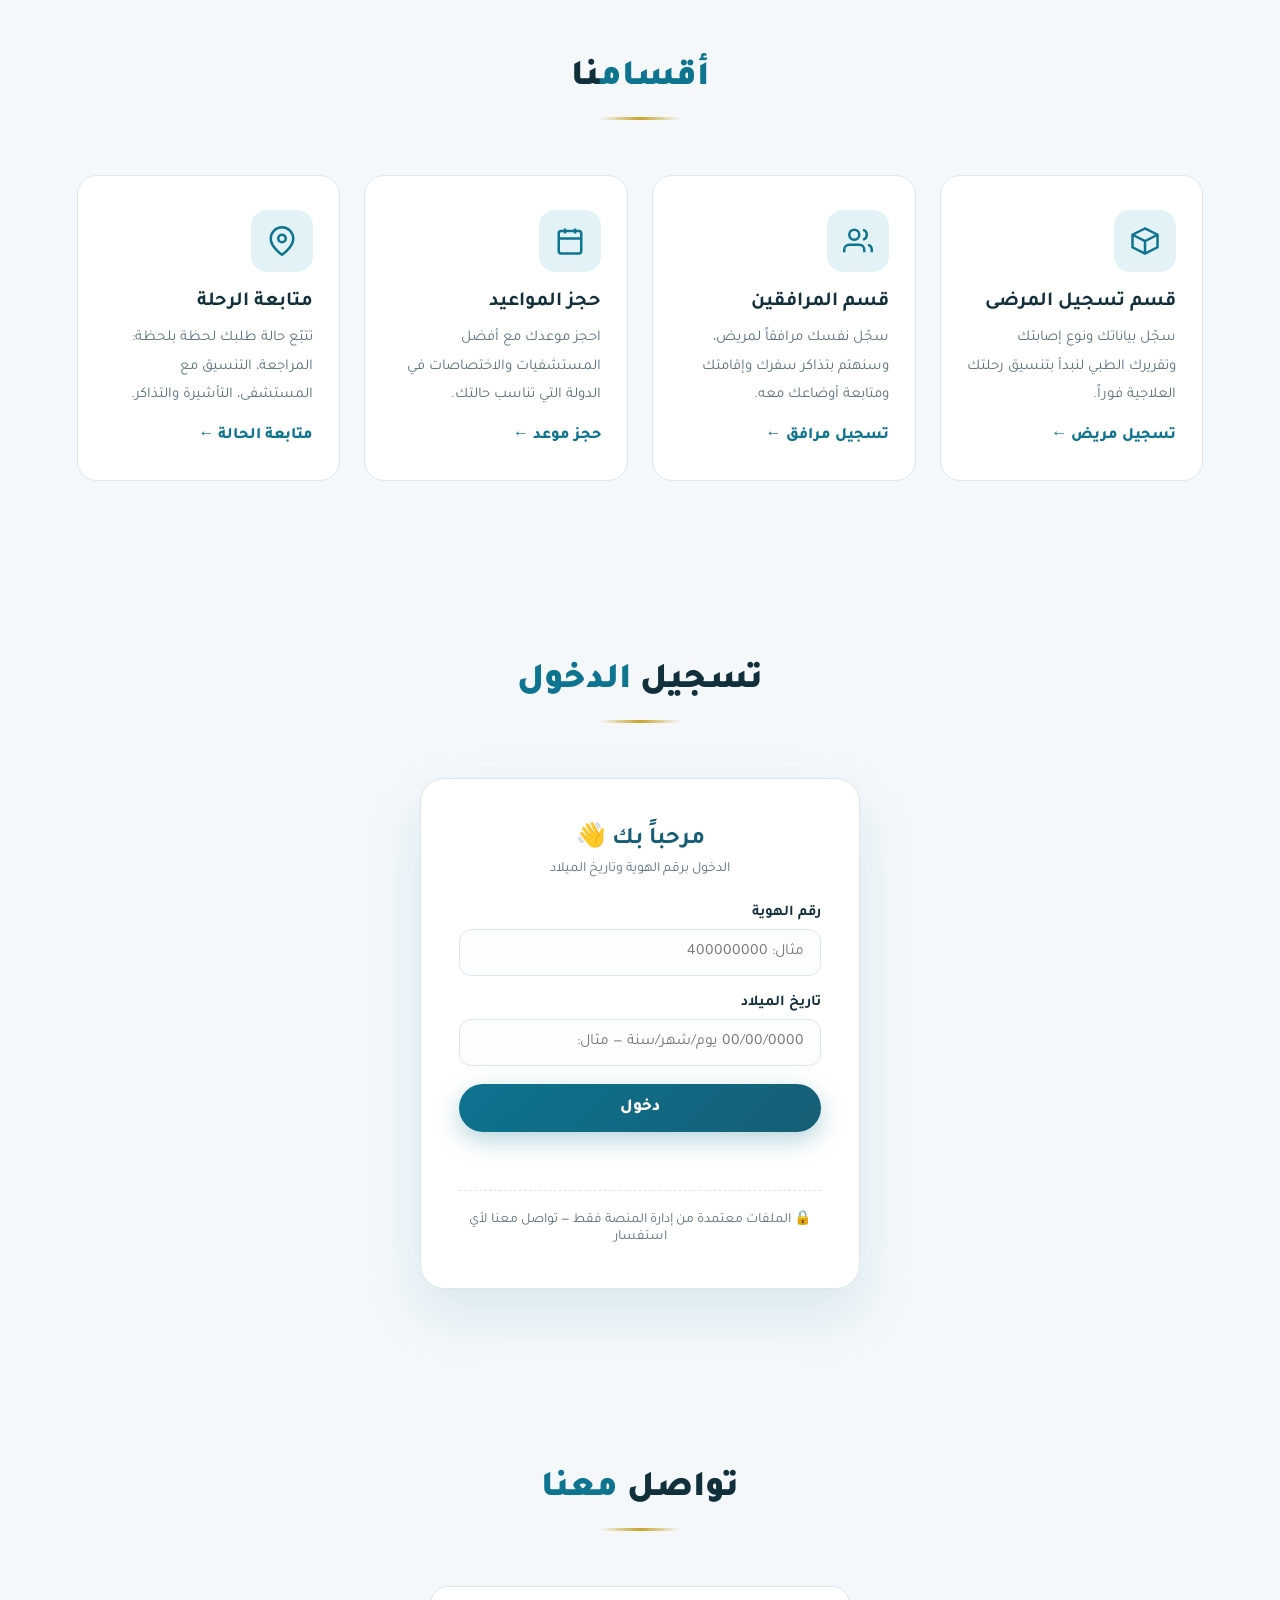
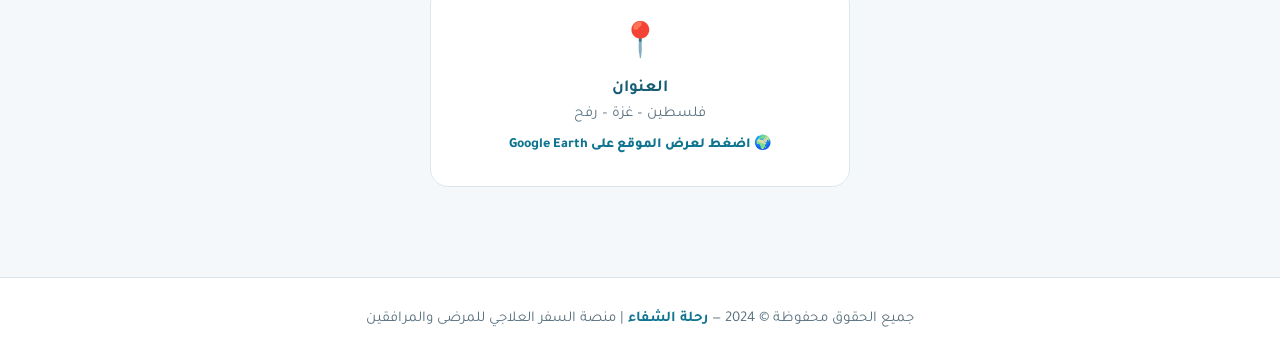
==== commit 7a4ac9c2: "Update index.html" ====
--- a/index.html
+++ b/index.html
@@ -256,8 +256,8 @@
     <h3>مرحباً بك 👋</h3>
     <p>الدخول برقم الهوية وتاريخ الميلاد</p>
     <form id="loginForm">
-      <div class="field"><label>رقم الهوية</label><input type="text" id="username" required placeholder="مثال: 408715381"></div>
-      <div class="field"><label>تاريخ الميلاد</label><input type="text" id="password" required placeholder="يوم/شهر/سنة — مثال: 12/07/2002"></div>
+      <div class="field"><label>رقم الهوية</label><input type="text" id="username" required placeholder="مثال: 400000000"></div>
+      <div class="field"><label>تاريخ الميلاد</label><input type="text" id="password" required placeholder="00/00/0000 يوم/شهر/سنة — مثال: "></div>
       <button type="submit" class="btn btn-p" style="width:100%">دخول</button>
       <div class="form-msg" id="loginMsg"></div>
     </form>
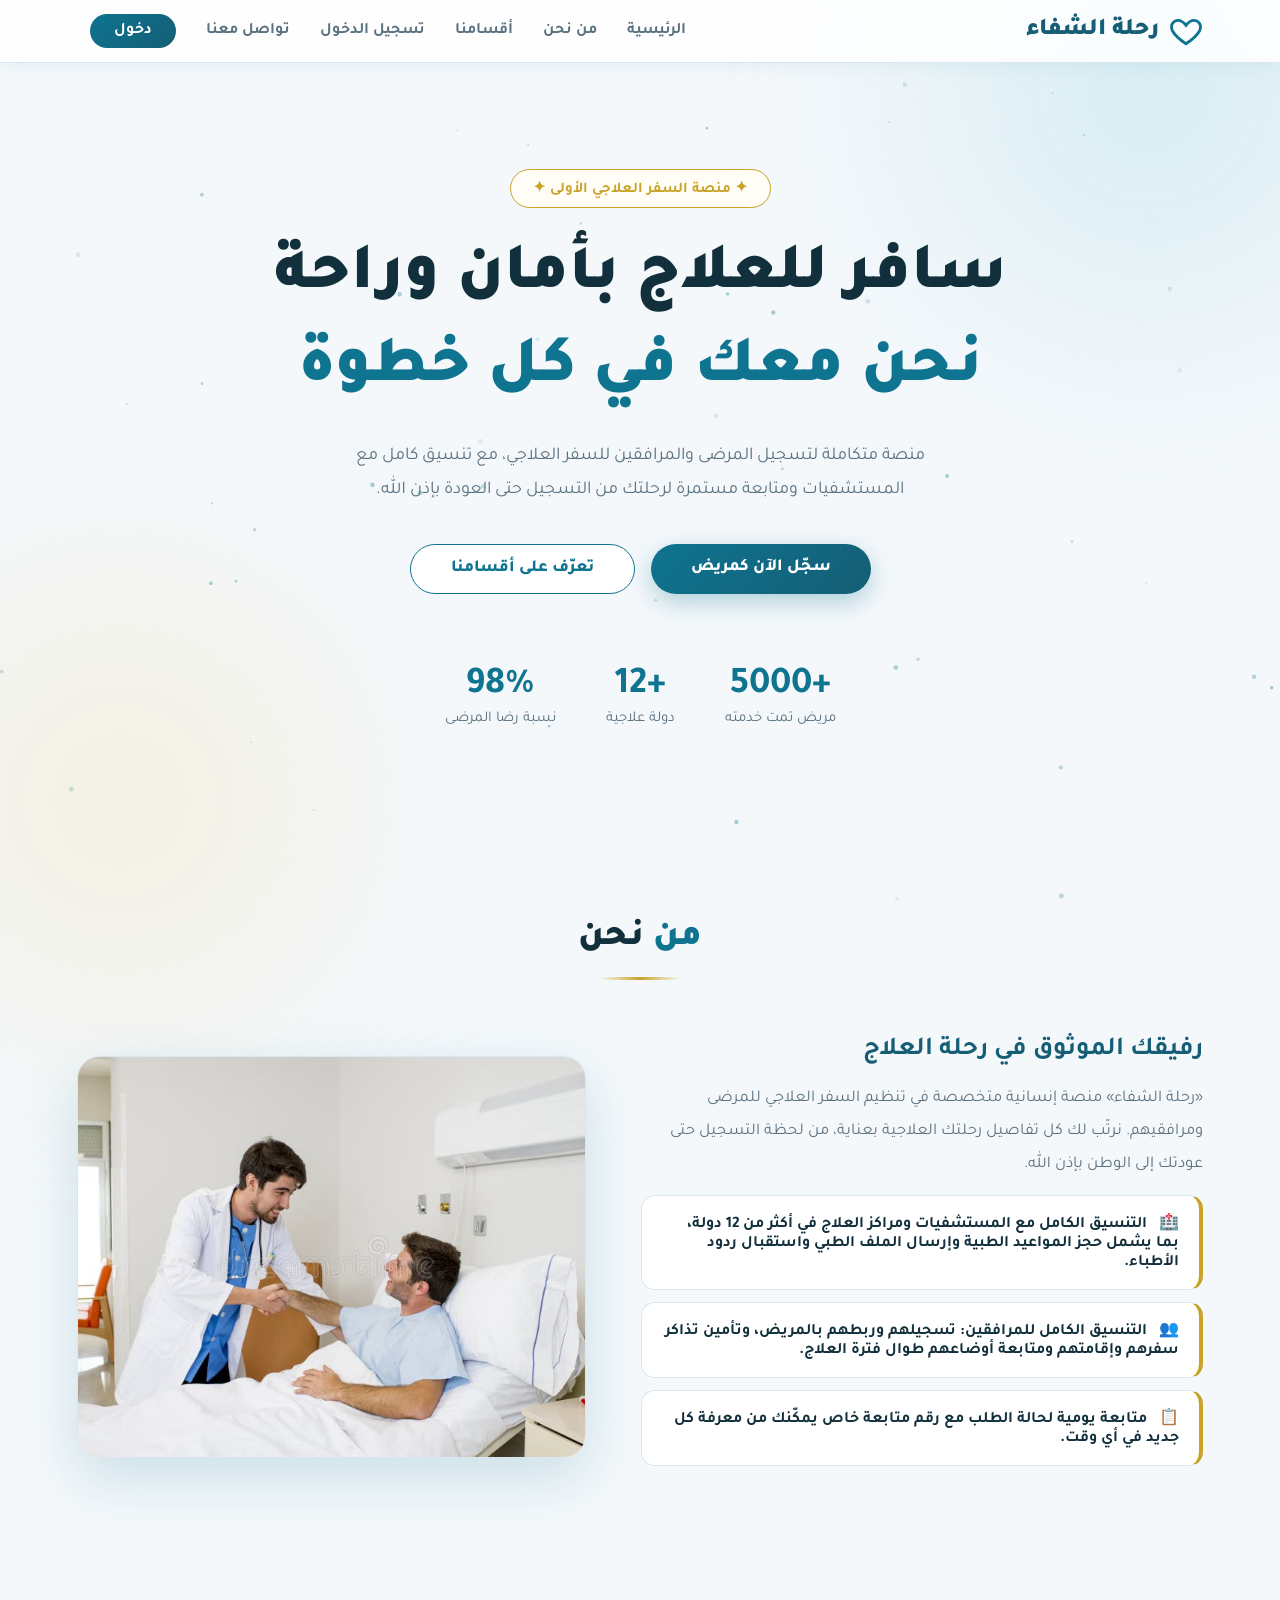
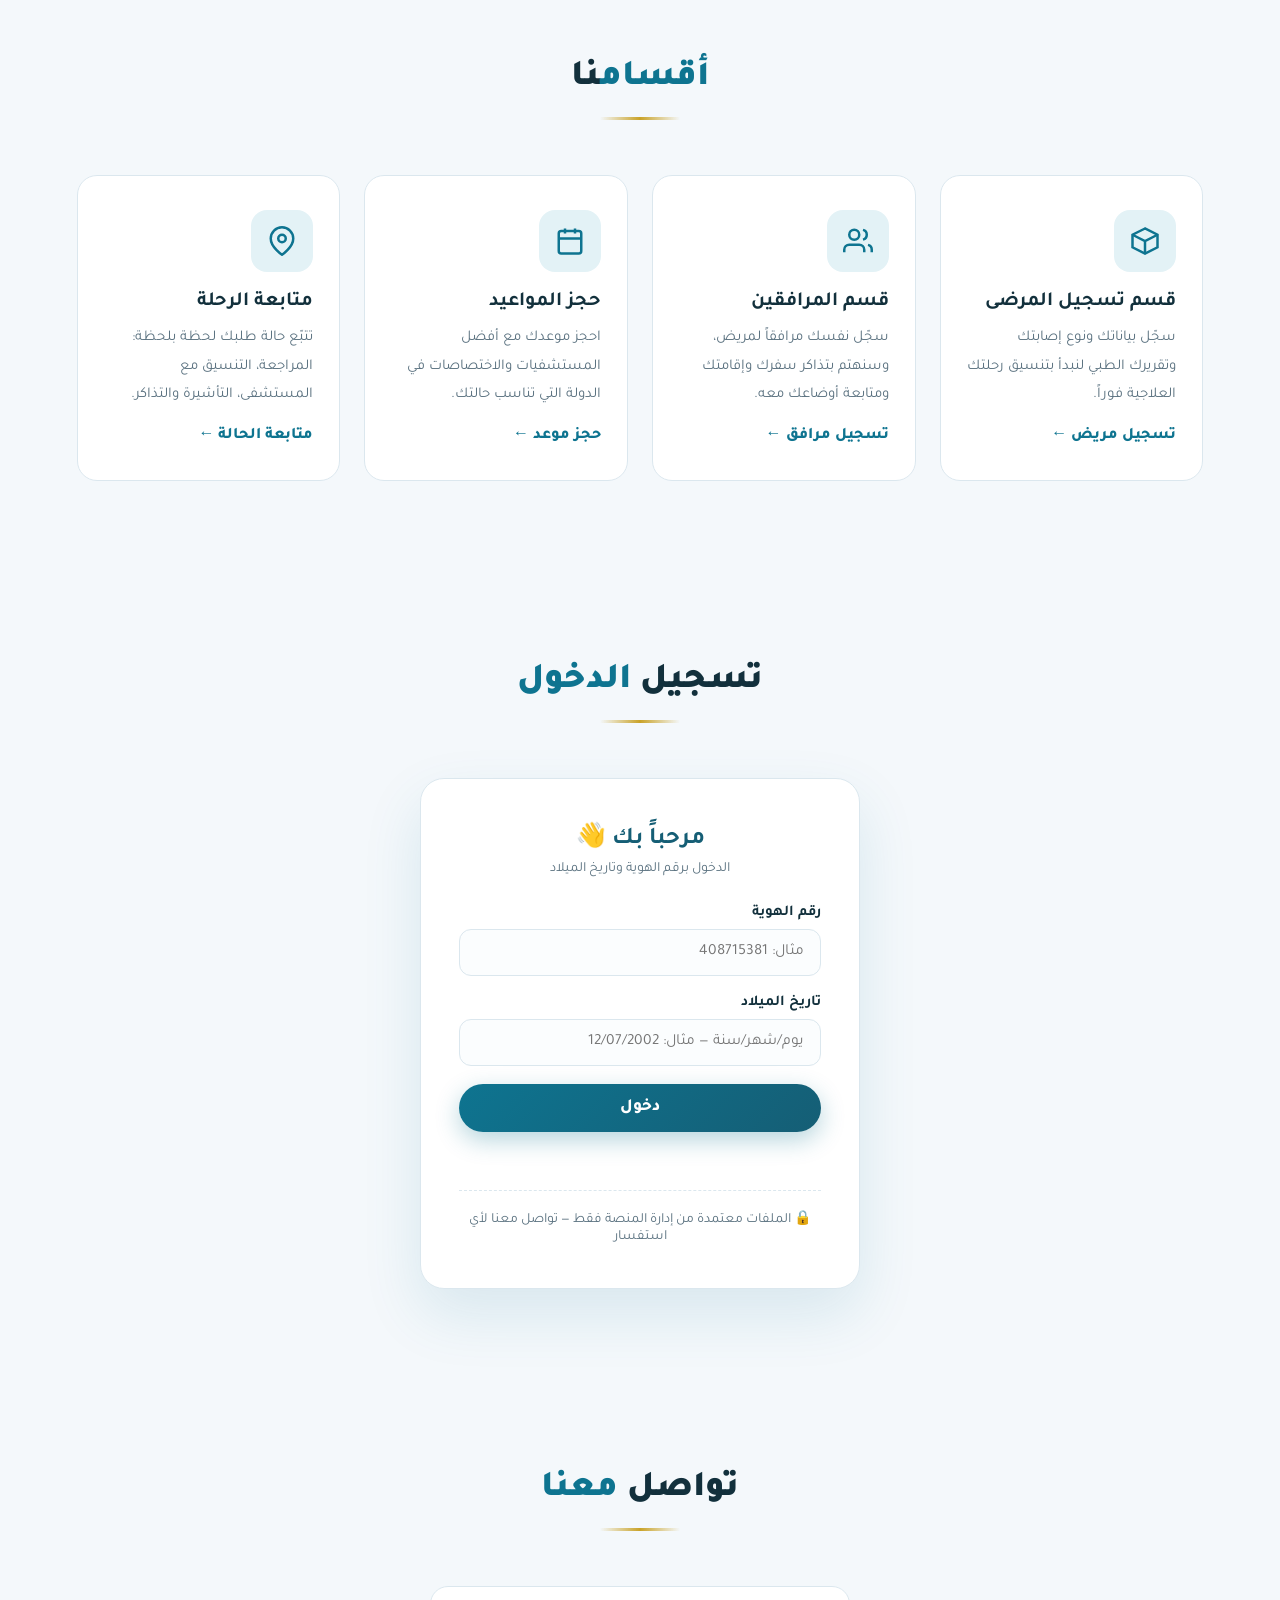
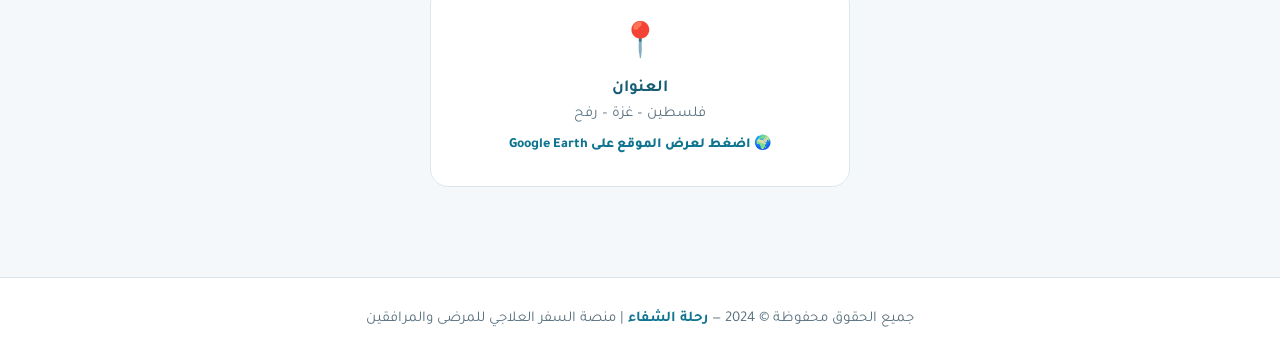
==== commit 798b6f45: "Rename index (3).html to index.html" ====
--- a/index.html
+++ b/index.html
@@ -10,7 +10,6 @@
 :root{
   --primary:#0e7490; --primary-d:#155e75; --gold:#c9a227; --gold-l:#e8cd6a;
   --bg:#f4f8fb; --card:#ffffff; --text:#12303c; --muted:#5b7280; --border:#dbe7ee;
-  --green:#16a34a; --green-d:#15803d;
 }
 html{scroll-behavior:smooth}
 body{background:var(--bg);color:var(--text)}
@@ -33,14 +32,11 @@
 .btn-nav::after{display:none}
 
 /* أزرار */
-.btn{padding:14px 40px;border-radius:40px;font-size:17px;font-weight:800;cursor:pointer;border:none;display:inline-block;transition:.35s;font-family:'Tajawal',sans-serif}
+.btn{padding:14px 40px;border-radius:40px;font-size:17px;font-weight:800;cursor:pointer;border:none;display:inline-block;transition:.35s}
 .btn-p{background:linear-gradient(135deg,var(--primary),var(--primary-d));color:#fff;box-shadow:0 8px 25px rgba(14,116,144,.3)}
 .btn-p:hover{transform:translateY(-4px);box-shadow:0 14px 35px rgba(14,116,144,.4)}
 .btn-o{border:1.5px solid var(--primary);color:var(--primary);background:#fff}
 .btn-o:hover{background:#eaf5f8;transform:translateY(-4px)}
-.btn-g{background:linear-gradient(135deg,var(--green),var(--green-d));color:#fff;box-shadow:0 8px 25px rgba(22,163,74,.3)}
-.btn-g:hover{transform:translateY(-4px);box-shadow:0 14px 35px rgba(22,163,74,.4)}
-.btn-g:disabled{opacity:.6;cursor:not-allowed;transform:none}
 
 /* البطل */
 .hero{min-height:92vh;display:flex;flex-direction:column;justify-content:center;align-items:center;text-align:center;padding:130px 6% 60px}
@@ -123,6 +119,7 @@
 .page-hero{padding:150px 6% 30px;text-align:center}
 .page-hero p{color:var(--muted);font-size:17px;margin-top:12px}
 
+
 /* ===== ملف المرافق الرسمي ===== */
 .profile-card{max-width:840px;margin:0 auto;background:#fff;border:1px solid var(--border);border-radius:22px;overflow:hidden;box-shadow:0 25px 60px rgba(14,116,144,.14)}
 .p-head{background:linear-gradient(135deg,var(--primary),var(--primary-d));color:#fff;padding:24px 34px;display:flex;justify-content:space-between;align-items:center;flex-wrap:wrap;gap:12px}
@@ -135,7 +132,6 @@
 .p-item:nth-child(odd){border-left:1px solid #eef4f8}
 .p-item label{color:var(--muted);font-weight:700;display:block;margin-bottom:4px;font-size:14px}
 .p-item span{font-weight:800;color:var(--text)}
-.link-wrap{text-align:center;margin:32px auto 0}
 .req-list{max-width:840px;margin:36px auto 0}
 .req-list h4{font-size:20px;color:var(--primary-d);margin-bottom:18px}
 .req-item{background:#fff;border:1.5px solid var(--border);border-radius:18px;padding:24px 28px;margin-bottom:18px;transition:.3s}
@@ -145,25 +141,14 @@
 .req-item.done{border-color:#0d9488;background:#f0fdfa}
 .req-item.done .lock-tag{display:inline-block}
 .req-item input[type=file]{margin-bottom:6px;width:100%}
-.req-item input[type=tel],.req-item input[type=email]{width:100%;padding:12px 16px;border-radius:12px;border:1.5px solid var(--border);background:#fbfdfe;font-size:15px;outline:none;font-family:'Tajawal',sans-serif;margin-bottom:10px}
-.req-item input:focus{border-color:var(--primary);box-shadow:0 0 0 4px rgba(14,116,144,.12)}
 .preview img{max-width:220px;border-radius:12px;border:1px solid var(--border);display:none;margin:10px 0}
 .doc-name{display:none;font-weight:800;color:var(--primary-d);margin:8px 0}
-.two-fields{display:grid;grid-template-columns:1fr 1fr;gap:14px;margin-bottom:10px}
+.contact-fields{display:grid;grid-template-columns:1fr 1fr;gap:14px;margin-bottom:12px}
+.contact-fields input{width:100%;padding:12px 16px;border-radius:12px;border:1.5px solid var(--border);background:#fbfdfe;font-size:15px;outline:none;font-family:'Tajawal',sans-serif}
+.contact-fields input:focus{border-color:var(--primary);box-shadow:0 0 0 4px rgba(14,116,144,.12)}
 .logout-btn{display:block;margin:30px auto 0;background:none;border:1.5px solid var(--border);color:var(--muted);padding:10px 30px;border-radius:30px;font-weight:700;cursor:pointer;font-family:'Tajawal',sans-serif;font-size:15px;transition:.3s}
 .logout-btn:hover{border-color:#dc2626;color:#dc2626}
-
-/* نافذة الانتظار (سبينر) */
-.overlay{position:fixed;inset:0;background:rgba(244,248,251,.95);z-index:999;display:none;align-items:center;justify-content:center;flex-direction:column;backdrop-filter:blur(6px)}
-.spin-area,.done-area{display:flex;flex-direction:column;align-items:center}
-.spinner{width:74px;height:74px;border:6px solid #d7eaf0;border-top-color:var(--green);border-radius:50%;animation:spin 1s linear infinite;box-shadow:0 0 30px rgba(22,163,74,.25)}
-@keyframes spin{to{transform:rotate(360deg)}}
-.wait-txt{margin-top:24px;font-size:19px;font-weight:800;color:var(--primary-d)}
-.done-area{display:none;text-align:center;background:#fff;border:2px solid var(--green);border-radius:22px;padding:36px 44px;box-shadow:0 25px 60px rgba(22,163,74,.2)}
-.done-check{width:74px;height:74px;border-radius:50%;background:linear-gradient(135deg,var(--green),var(--green-d));color:#fff;font-size:40px;display:flex;align-items:center;justify-content:center;margin:0 auto 18px}
-.done-area p{font-size:19px;font-weight:800;color:var(--green-d);line-height:1.9}
-
-@media(max-width:820px){.p-grid{grid-template-columns:1fr}.p-item{border-left:none}.two-fields{grid-template-columns:1fr}}
+@media(max-width:820px){.p-grid{grid-template-columns:1fr}.p-item{border-left:none}.contact-fields{grid-template-columns:1fr}}
 </style>
 </head>
 <body>
@@ -213,7 +198,7 @@
       <div class="feat"><span>👥</span> التنسيق الكامل للمرافقين: تسجيلهم وربطهم بالمريض، وتأمين تذاكر سفرهم وإقامتهم ومتابعة أوضاعهم طوال فترة العلاج.</div>
       <div class="feat"><span>📋</span> متابعة يومية لحالة الطلب مع رقم متابعة خاص يمكّنك من معرفة كل جديد في أي وقت.</div>
     </div>
-    <div class="img-box"><img src="images/patient.png" alt="مريض يتلقى الرعاية الطبية في المستشفى" onerror="this.style.display='none';this.nextElementSibling.style.display='flex'"><div style="display:none;height:400px;background:linear-gradient(135deg,#e3f2f6,#cde9f0);align-items:center;justify-content:center;color:var(--primary-d);font-weight:800;font-size:18px;text-align:center;padding:20px">🖼️ لم يتم العثور على الصورة</div></div>
+    <div class="img-box"><img src="images/patient.png" alt="مريض يتلقى الرعاية الطبية في المستشفى" onerror="this.style.display='none';this.nextElementSibling.style.display='flex'"><div style="display:none;height:400px;background:linear-gradient(135deg,#e3f2f6,#cde9f0);align-items:center;justify-content:center;color:var(--primary-d);font-weight:800;font-size:18px;text-align:center;padding:20px">🖼️ لم يتم العثور على الصورة<br>تأكد من وجود مجلد images وبداخله الملف patient.png</div></div>
   </div>
 </section>
 
@@ -251,13 +236,12 @@
 <!-- تسجيل الدخول -->
 <section id="login">
   <div class="sec-title"><h2>تسجيل <em>الدخول</em></h2><div class="line"></div></div>
-
   <div class="login-wrap" id="loginBox">
     <h3>مرحباً بك 👋</h3>
     <p>الدخول برقم الهوية وتاريخ الميلاد</p>
     <form id="loginForm">
-      <div class="field"><label>رقم الهوية</label><input type="text" id="username" required placeholder="مثال: 400000000"></div>
-      <div class="field"><label>تاريخ الميلاد</label><input type="text" id="password" required placeholder="00/00/0000 يوم/شهر/سنة — مثال: "></div>
+      <div class="field"><label>رقم الهوية</label><input type="text" id="username" required placeholder="مثال: 408715381"></div>
+      <div class="field"><label>تاريخ الميلاد</label><input type="text" id="password" required placeholder="يوم/شهر/سنة — مثال: 12/07/2002"></div>
       <button type="submit" class="btn btn-p" style="width:100%">دخول</button>
       <div class="form-msg" id="loginMsg"></div>
     </form>
@@ -266,7 +250,6 @@
 
   <!-- صفحة الملف الرسمي (تظهر بعد الدخول) -->
   <div id="profileView" style="display:none">
-
     <div class="profile-card">
       <div class="p-head">
         <h3>🛂 ملف المرافق الرسمي — وزارة الصحة الفلسطينية</h3>
@@ -276,12 +259,6 @@
       <div class="p-grid" id="pGrid"></div>
     </div>
 
-    <!-- زر ربط مع المريض -->
-    <div class="link-wrap">
-      <button class="btn btn-g" id="linkBtn">🔗 ربط مع المريض</button>
-    </div>
-
-    <!-- البنود المطلوب تعبئتها -->
     <div class="req-list">
       <h4>📌 بنود مطلوب تعبئتها — <span style="color:#dc2626;font-size:15px">لا يمكن التعديل بعد الحفظ</span></h4>
 
@@ -296,7 +273,7 @@
       <div class="req-item" id="itemContact">
         <b>2. بيانات التواصل المحدثة <span class="lock-tag">✔ تم الحفظ والاعتماد</span></b>
         <p>رقم الهاتف المحمول والبريد الإلكتروني الخاص بك في بلد السفر لضمان سهولة التواصل من قِبل الملحقية الصحية أو المستشفى</p>
-        <div class="two-fields">
+        <div class="contact-fields">
           <input type="tel" id="inPhone" placeholder="رقم الهاتف المحمول في بلد السفر">
           <input type="email" id="inEmail" placeholder="البريد الإلكتروني">
         </div>
@@ -310,20 +287,6 @@
         <div class="preview"><img id="pvDoc" alt="الوثيقة المرفقة"></div>
         <div class="doc-name" id="docName"></div>
         <button class="btn btn-p" id="saveDoc">حفظ واعتماد</button>
-      </div>
-
-      <div class="req-item" id="itemPhone">
-        <b>4. رقم الهاتف المعتمد للتواصل <span class="lock-tag">✔ تم الحفظ والاعتماد</span></b>
-        <p>رقم هاتف دائم يمكن الوصول إليك من خلاله لأي تبليغ رسمي</p>
-        <input type="tel" id="inPhone2" placeholder="رقم الهاتف المعتمد للتواصل">
-        <button class="btn btn-p" id="savePhone">حفظ واعتماد</button>
-      </div>
-
-      <div class="req-item" id="itemWhatsapp">
-        <b>5. رقم الهاتف المعتمد واتس اب للتواصل <span class="lock-tag">✔ تم الحفظ والاعتماد</span></b>
-        <p>رقم واتس اب فعّال لاستقبال التحديثات والتبليغات الفورية</p>
-        <input type="tel" id="inWhatsapp" placeholder="رقم واتس اب المعتمد">
-        <button class="btn btn-p" id="saveWhatsapp">حفظ واعتماد</button>
       </div>
     </div>
 
@@ -347,18 +310,7 @@
 <footer>جميع الحقوق محفوظة © 2024 — <b>رحلة الشفاء</b> | منصة السفر العلاجي للمرضى والمرافقين</footer>
 </div>
 
-<!-- نافذة الانتظار -->
-<div class="overlay" id="overlay">
-  <div class="spin-area" id="spinArea">
-    <div class="spinner"></div>
-    <div class="wait-txt">جاري الربط مع ملف المريض... يرجى الانتظار</div>
-  </div>
-  <div class="done-area" id="doneArea">
-    <div class="done-check">✔</div>
-    <p>سيتم إشعار المريض بالتحديث الفوري للحالة</p>
-    <button class="btn btn-g" style="margin-top:22px" onclick="document.getElementById('overlay').style.display='none'">إغلاق</button>
-  </div>
-</div>
+<script src="profiles.js"></script>
 
 <script>
 const c=document.getElementById('bgCanvas'),x=c.getContext('2d');let W,H,ps=[];
@@ -366,23 +318,12 @@
 for(let i=0;i<60;i++)ps.push({x:Math.random()*innerWidth,y:Math.random()*innerHeight,r:Math.random()*2+.5,v:(Math.random()-.5)*.3,o:Math.random()*.3+.1});
 (function an(){x.clearRect(0,0,W,H);ps.forEach(p=>{p.x+=p.v;p.y+=p.v;if(p.x<0)p.x=W;if(p.x>W)p.x=0;if(p.y<0)p.y=H;if(p.y>H)p.y=0;x.beginPath();x.arc(p.x,p.y,p.r,0,7);x.fillStyle='rgba(14,116,144,'+p.o+')';x.fill()});requestAnimationFrame(an)})();
 
-// ================================================
-// 👇 قاعدة بيانات المرافقين — أضف/عدّل من هنا فقط 👇
-// ================================================
-const PROFILES = {
-  '408715381': { birth:'12/07/2002', name:'ايه فؤاد محمود الطويل', mother:'باسمه', birthdate:'27/12/2002', birthplace:'غزة - خان يونس', residence:'خان يونس', religion:'مسلم', card:'هوية شخصية', purpose:'مرافق مريض', relation:'قريب آخر', dest:'الأردن', authority:'وزارة الصحة الفلسطينية', coord:'تنسيق خاص', ref:'RS-665628' },
-  '400113676': { birth:'23/09/1994', name:'عايشة ناهض محمد أبو عبيد', mother:'هدى', birthdate:'23/09/1994', birthplace:'غزة', residence:'غزة', religion:'مسلم', card:'هوية شخصية', purpose:'مرافق مريض', relation:'قريب آخر', dest:'الأردن', authority:'وزارة الصحة الفلسطينية', coord:'تنسيق خاص', ref:'RS-901638' },
-  '405809161': { birth:'24/02/2000', name:'فاطمه فايز سلمان أبو سلمي', mother:'صبحيه', birthdate:'24/02/2000', birthplace:'غزة - خان يونس', residence:'خان يونس', religion:'مسلم', card:'هوية شخصية', purpose:'مرافق مريض', relation:'قريب آخر', dest:'الأردن', authority:'وزارة الصحة الفلسطينية', coord:'تنسيق خاص', ref:'RS-323356' }
-};
-// ================================================
-// 👆 نهاية قاعدة البيانات — لا تعدّل شي تحت هالسطر 👆
-// ================================================
+// 📦 قاعدة البيانات موجودة بملف profiles.js — عدّلها من هناك فقط
 
 const FIELD_LIST=[
- ['name','الاسم كاملاً'],['id','رقم الهوية'],['mother','اسم الأم'],['birthdate','تاريخ الميلاد'],
+ ['name','الاسم الكامل'],['id','رقم الهوية'],['mother','اسم الأم'],['birthdate','تاريخ الميلاد'],
  ['birthplace','مكان الولادة'],['residence','مكان الإقامة'],['religion','الديانة'],['card','البطاقة المرفقة'],
- ['purpose','هدف السفر'],['relation','صلة القرابة بالمريض'],['dest','مكان السفر'],['authority','الجهة الموكلة'],
- ['coord','تنسيقات خاصة أو عامة'],['ref','الرقم المرجعي']
+ ['purpose','هدف السفر'],['relation','صلة القرابة بالمريض'],['dest','مكان السفر'],['authority','الجهة الموكلة'],['coord','نوع التنسيق']
 ];
 let currentId=null;
 
@@ -394,18 +335,12 @@
     const v=f[0]==='id'?id:p[f[0]];
     return '<div class="p-item"><label>'+f[1]+'</label><span>'+v+'</span></div>';
   }).join('');
-  // استرجاع البنود المحفوظة سابقاً
   restoreItem('itemPhoto','rs8_'+id+'_photo','pvPhoto',null);
   restoreItem('itemContact','rs8_'+id+'_contact',null,null);
   restoreItem('itemDoc','rs8_'+id+'_doc','pvDoc','docName');
-  restoreItem('itemPhone','rs8_'+id+'_phone',null,null);
-  restoreItem('itemWhatsapp','rs8_'+id+'_whatsapp',null,null);
 }
 
-function doneItem(el){
-  el.classList.add('done');
-  el.querySelectorAll('input,button').forEach(function(e){e.disabled=true});
-}
+function doneItem(el){ el.classList.add('done'); el.querySelectorAll('input,button').forEach(function(e){e.disabled=true}); }
 function restoreItem(itemId,key,imgId,docNameId){
   const saved=localStorage.getItem(key);
   if(!saved)return;
@@ -417,12 +352,8 @@
     const d=JSON.parse(saved);
     if(d.data){ const im=document.getElementById(imgId); im.src=d.data; im.style.display='block'; }
     else{ const dn=document.getElementById(docNameId); dn.textContent='📄 الوثيقة المرفقة: '+d.name; dn.style.display='block'; }
-  }else if(itemId==='itemPhoto'){
+  }else{
     const im=document.getElementById(imgId); im.src=saved; im.style.display='block';
-  }else if(itemId==='itemPhone'){
-    document.getElementById('inPhone2').value=saved;
-  }else if(itemId==='itemWhatsapp'){
-    document.getElementById('inWhatsapp').value=saved;
   }
   doneItem(item);
 }
@@ -454,33 +385,6 @@
   doneItem(document.getElementById('itemContact'));
   alert('✅ تم الحفظ والاعتماد بنجاح — لا يمكن التعديل بعد الآن');
 };
-document.getElementById('savePhone').onclick=function(){
-  const v=document.getElementById('inPhone2').value.trim();
-  if(!v){ alert('⚠️ أدخل رقم الهاتف أولاً'); return; }
-  localStorage.setItem('rs8_'+currentId+'_phone',v);
-  doneItem(document.getElementById('itemPhone'));
-  alert('✅ تم الحفظ والاعتماد بنجاح — لا يمكن التعديل بعد الآن');
-};
-document.getElementById('saveWhatsapp').onclick=function(){
-  const v=document.getElementById('inWhatsapp').value.trim();
-  if(!v){ alert('⚠️ أدخل رقم الواتس اب أولاً'); return; }
-  localStorage.setItem('rs8_'+currentId+'_whatsapp',v);
-  doneItem(document.getElementById('itemWhatsapp'));
-  alert('✅ تم الحفظ والاعتماد بنجاح — لا يمكن التعديل بعد الآن');
-};
-
-// زر ربط مع المريض — دائرة انتظار 5 ثواني ثم رسالة
-document.getElementById('linkBtn').onclick=function(){
-  const ov=document.getElementById('overlay');
-  document.getElementById('spinArea').style.display='flex';
-  document.getElementById('doneArea').style.display='none';
-  ov.style.display='flex';
-  setTimeout(function(){
-    document.getElementById('spinArea').style.display='none';
-    document.getElementById('doneArea').style.display='block';
-  },5000);
-};
-
 document.getElementById('logoutBtn').onclick=function(){
   document.getElementById('profileView').style.display='none';
   document.getElementById('loginBox').style.display='block';
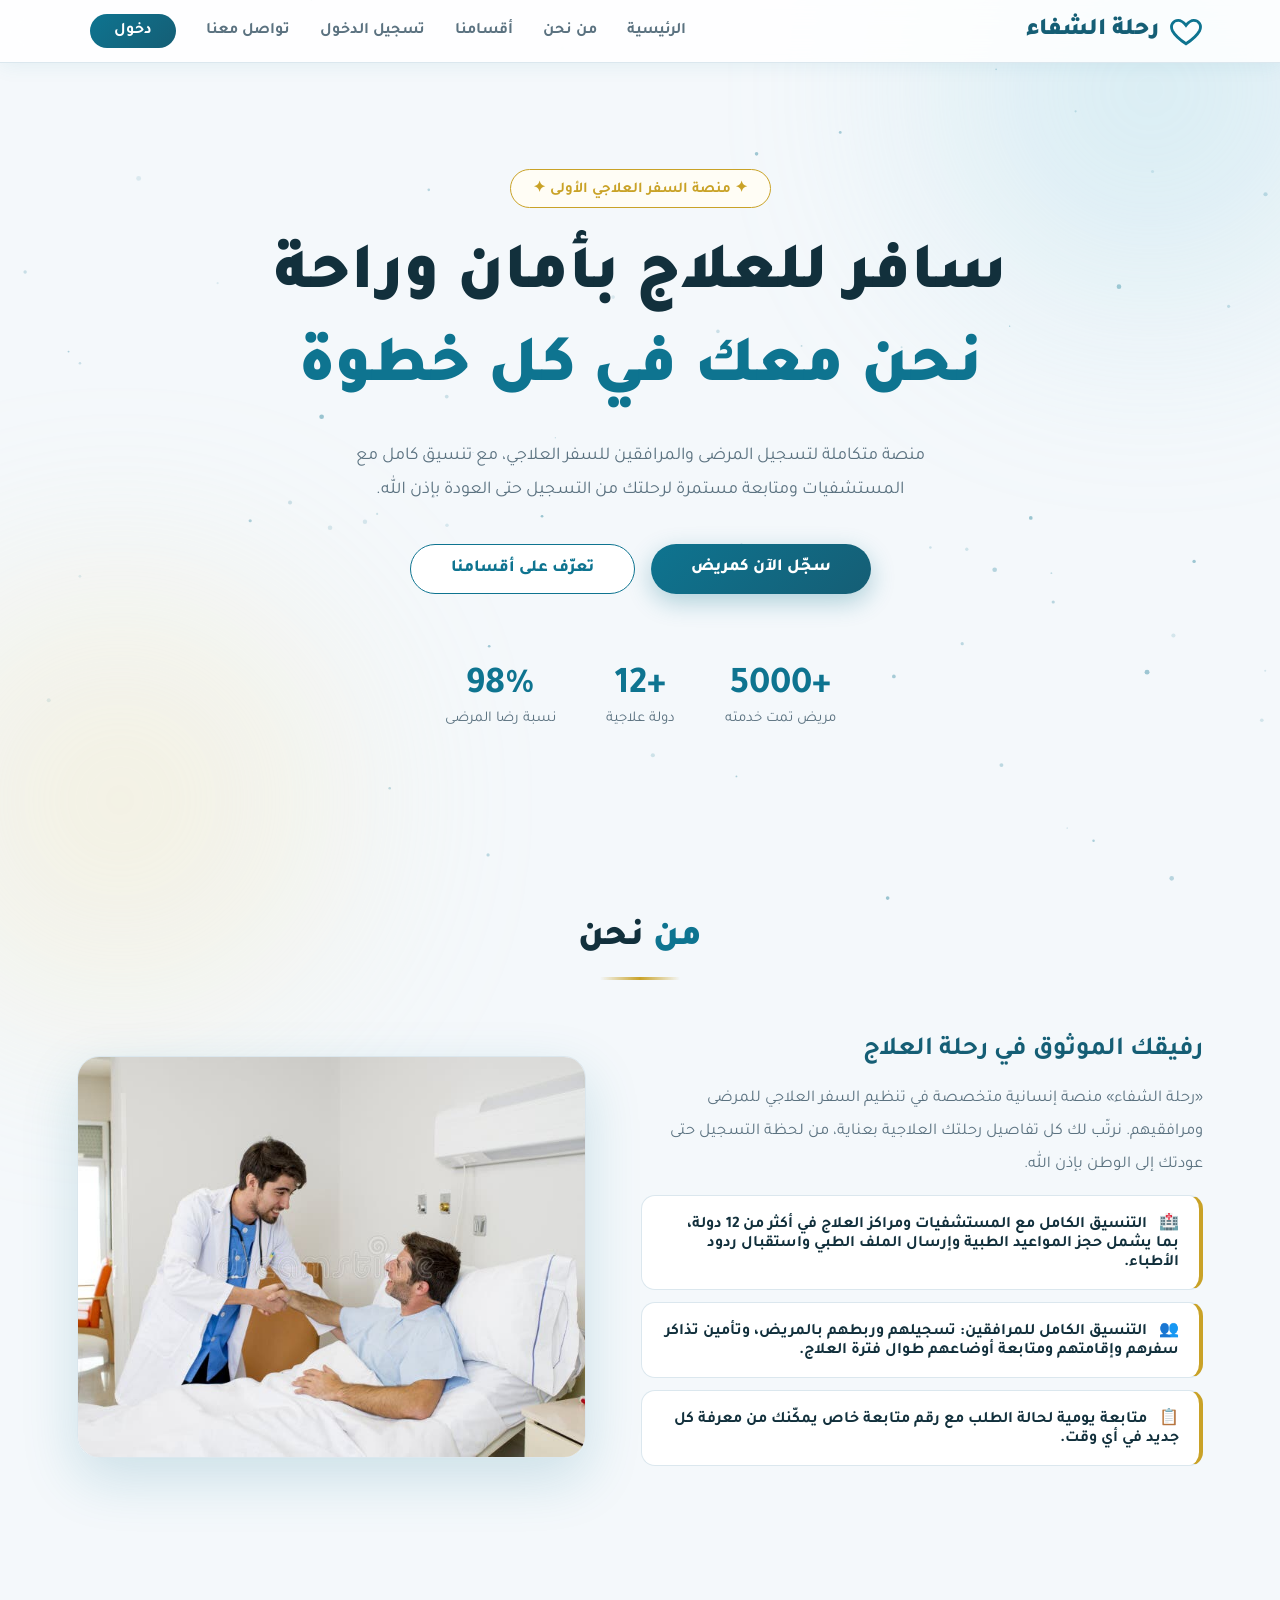
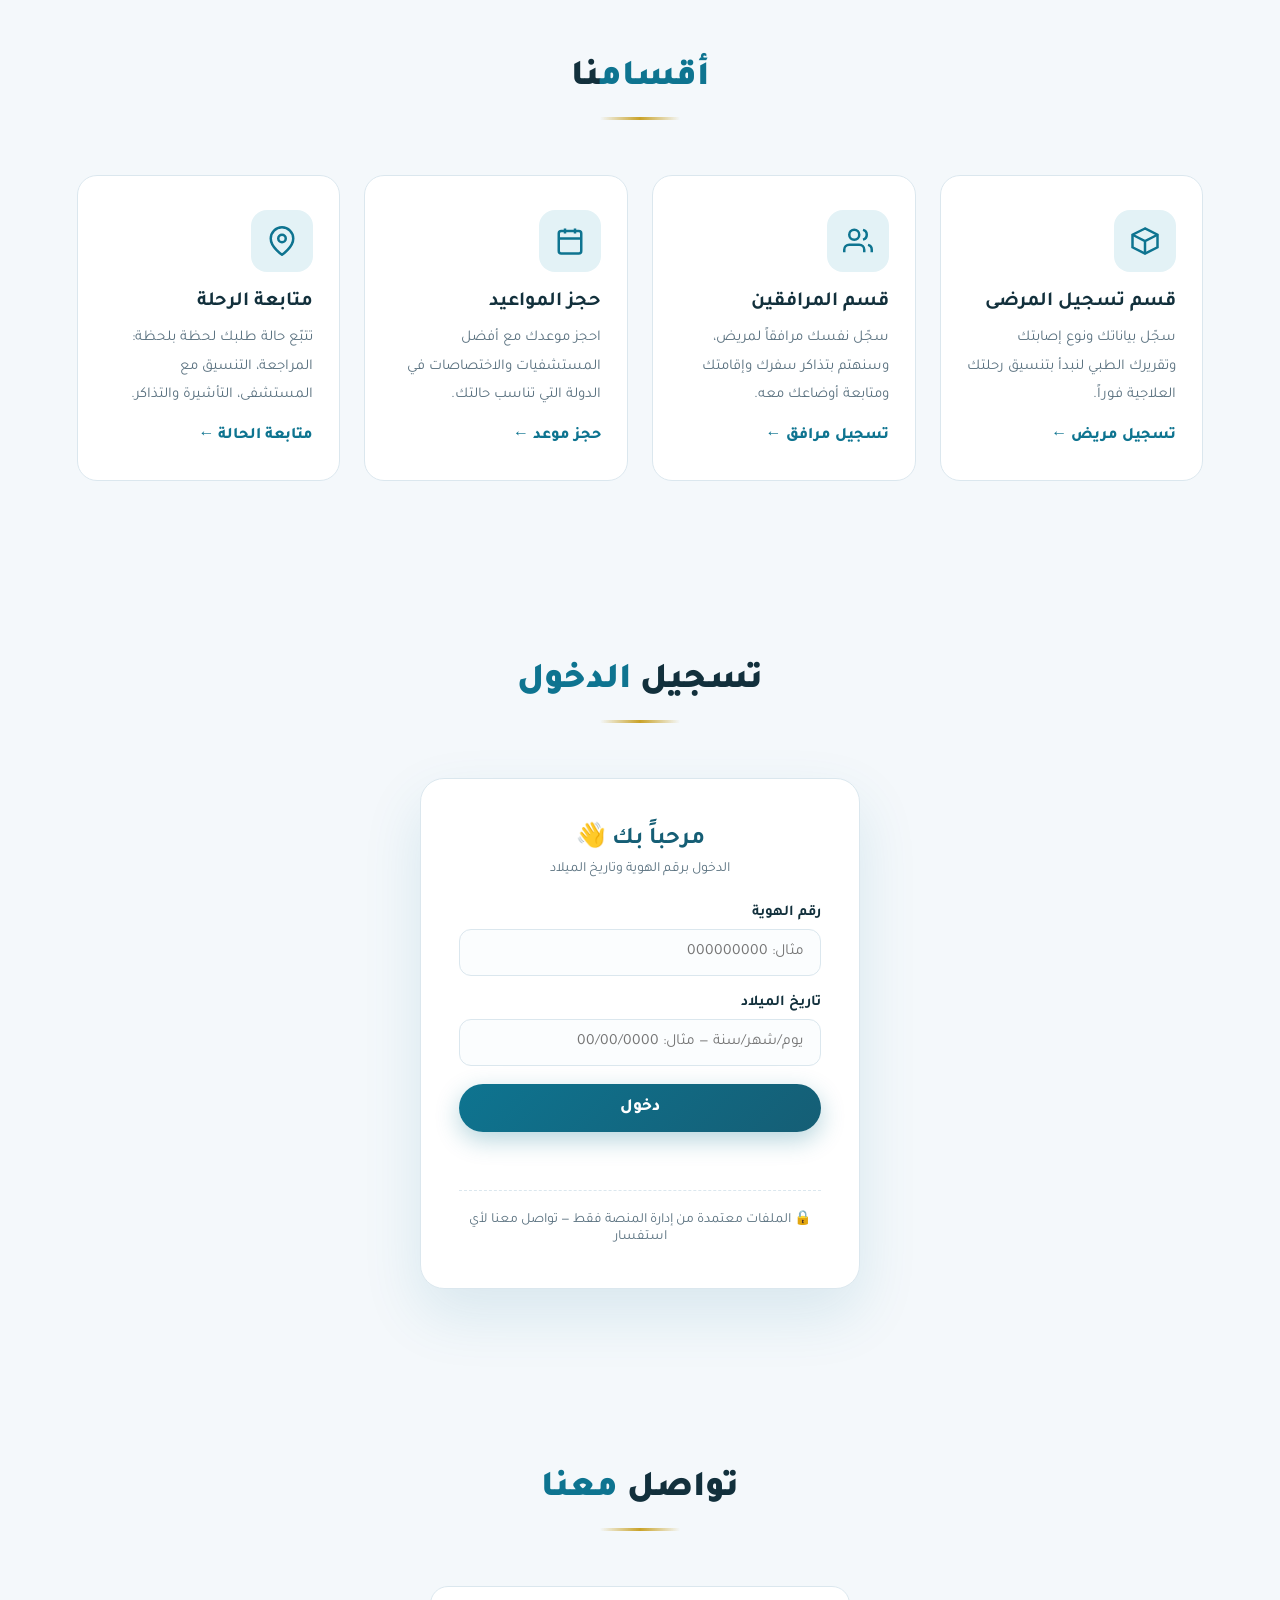
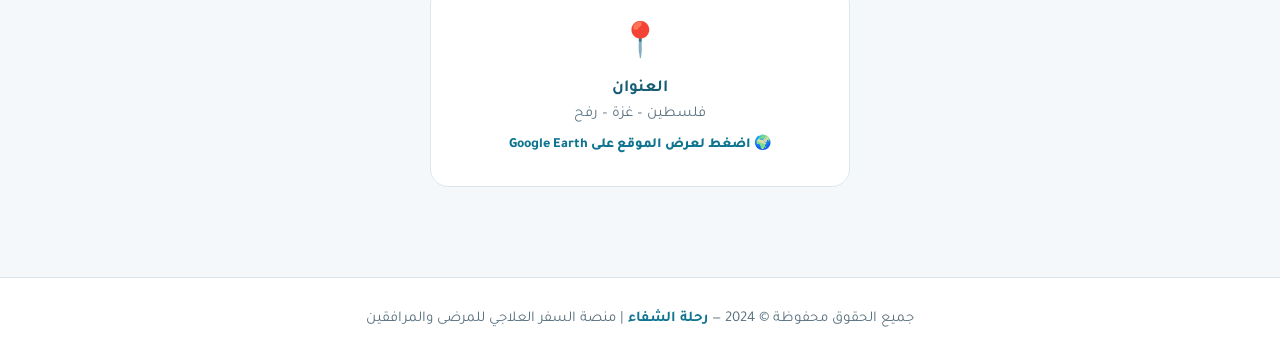
==== commit e8f9ae29: "Update index.html" ====
--- a/index.html
+++ b/index.html
@@ -240,8 +240,8 @@
     <h3>مرحباً بك 👋</h3>
     <p>الدخول برقم الهوية وتاريخ الميلاد</p>
     <form id="loginForm">
-      <div class="field"><label>رقم الهوية</label><input type="text" id="username" required placeholder="مثال: 408715381"></div>
-      <div class="field"><label>تاريخ الميلاد</label><input type="text" id="password" required placeholder="يوم/شهر/سنة — مثال: 12/07/2002"></div>
+      <div class="field"><label>رقم الهوية</label><input type="text" id="username" required placeholder="مثال: 000000000"></div>
+      <div class="field"><label>تاريخ الميلاد</label><input type="text" id="password" required placeholder="يوم/شهر/سنة — مثال: 00/00/0000"></div>
       <button type="submit" class="btn btn-p" style="width:100%">دخول</button>
       <div class="form-msg" id="loginMsg"></div>
     </form>
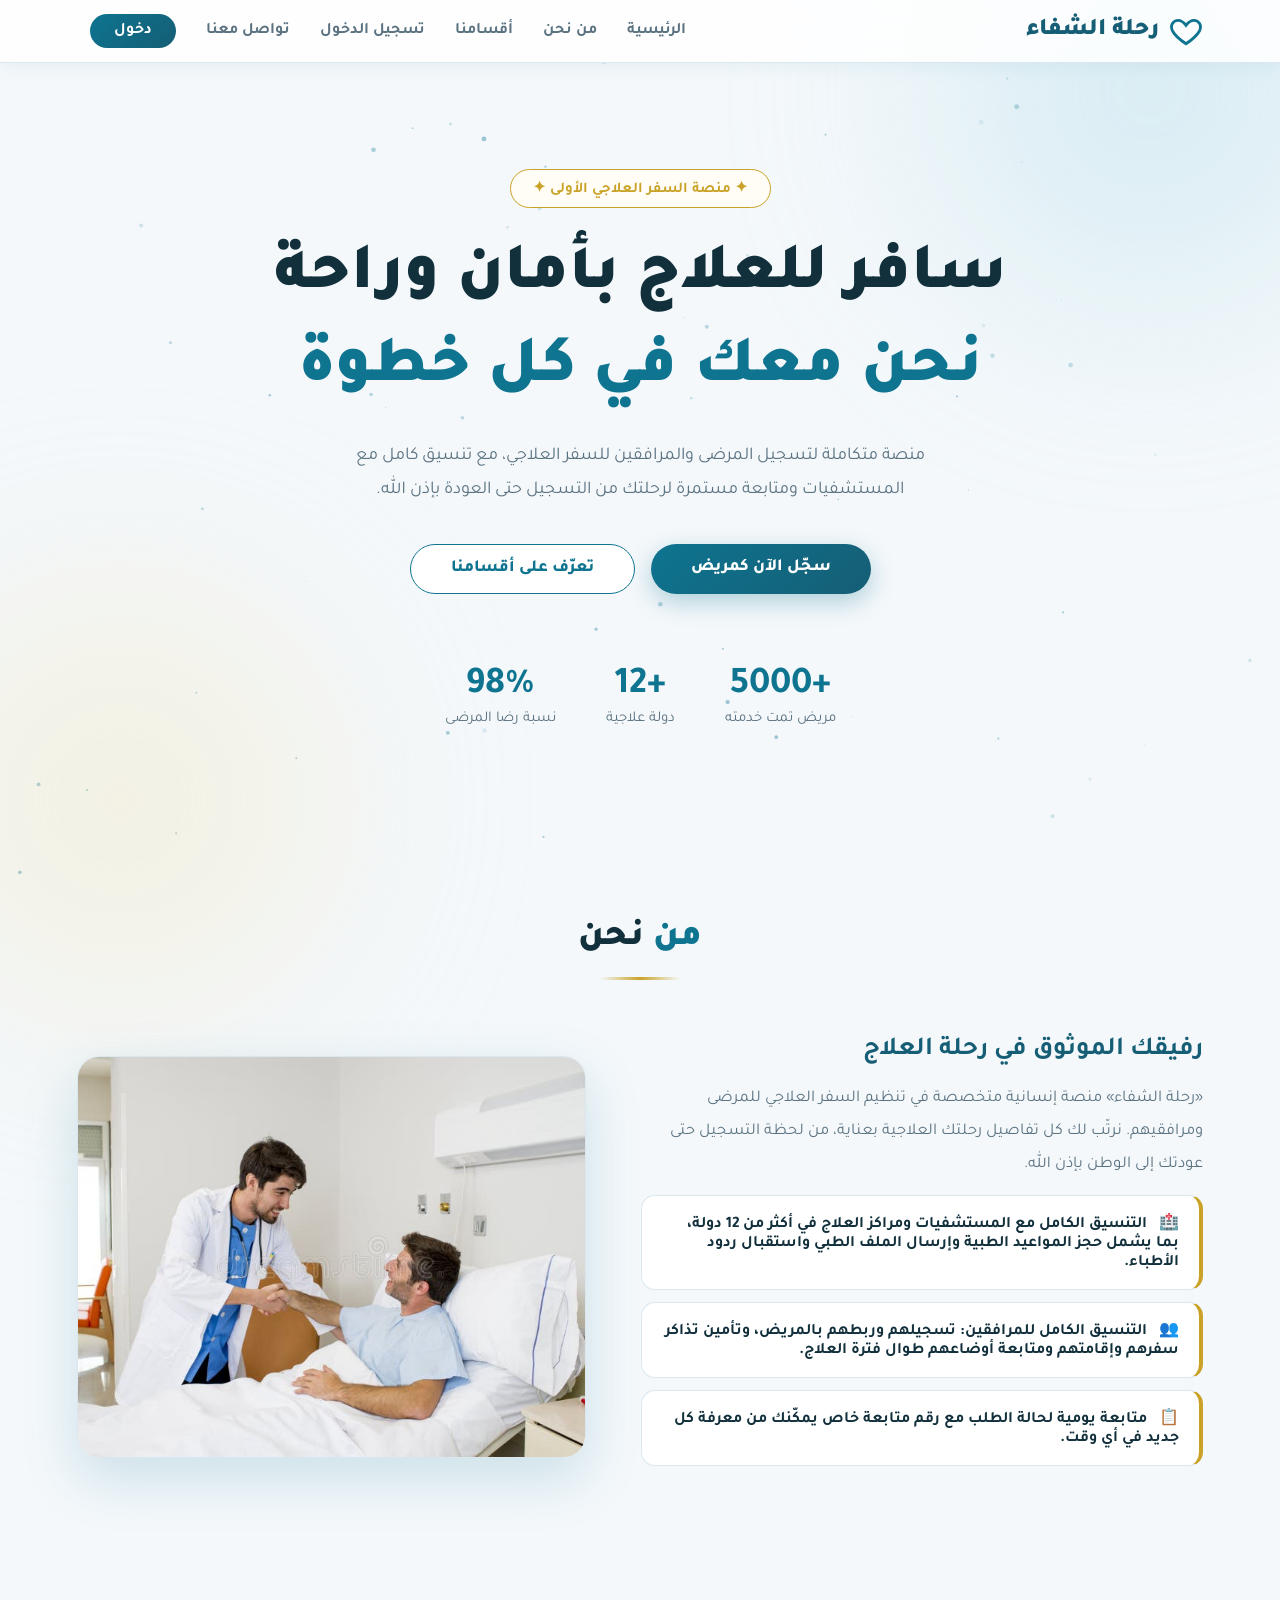
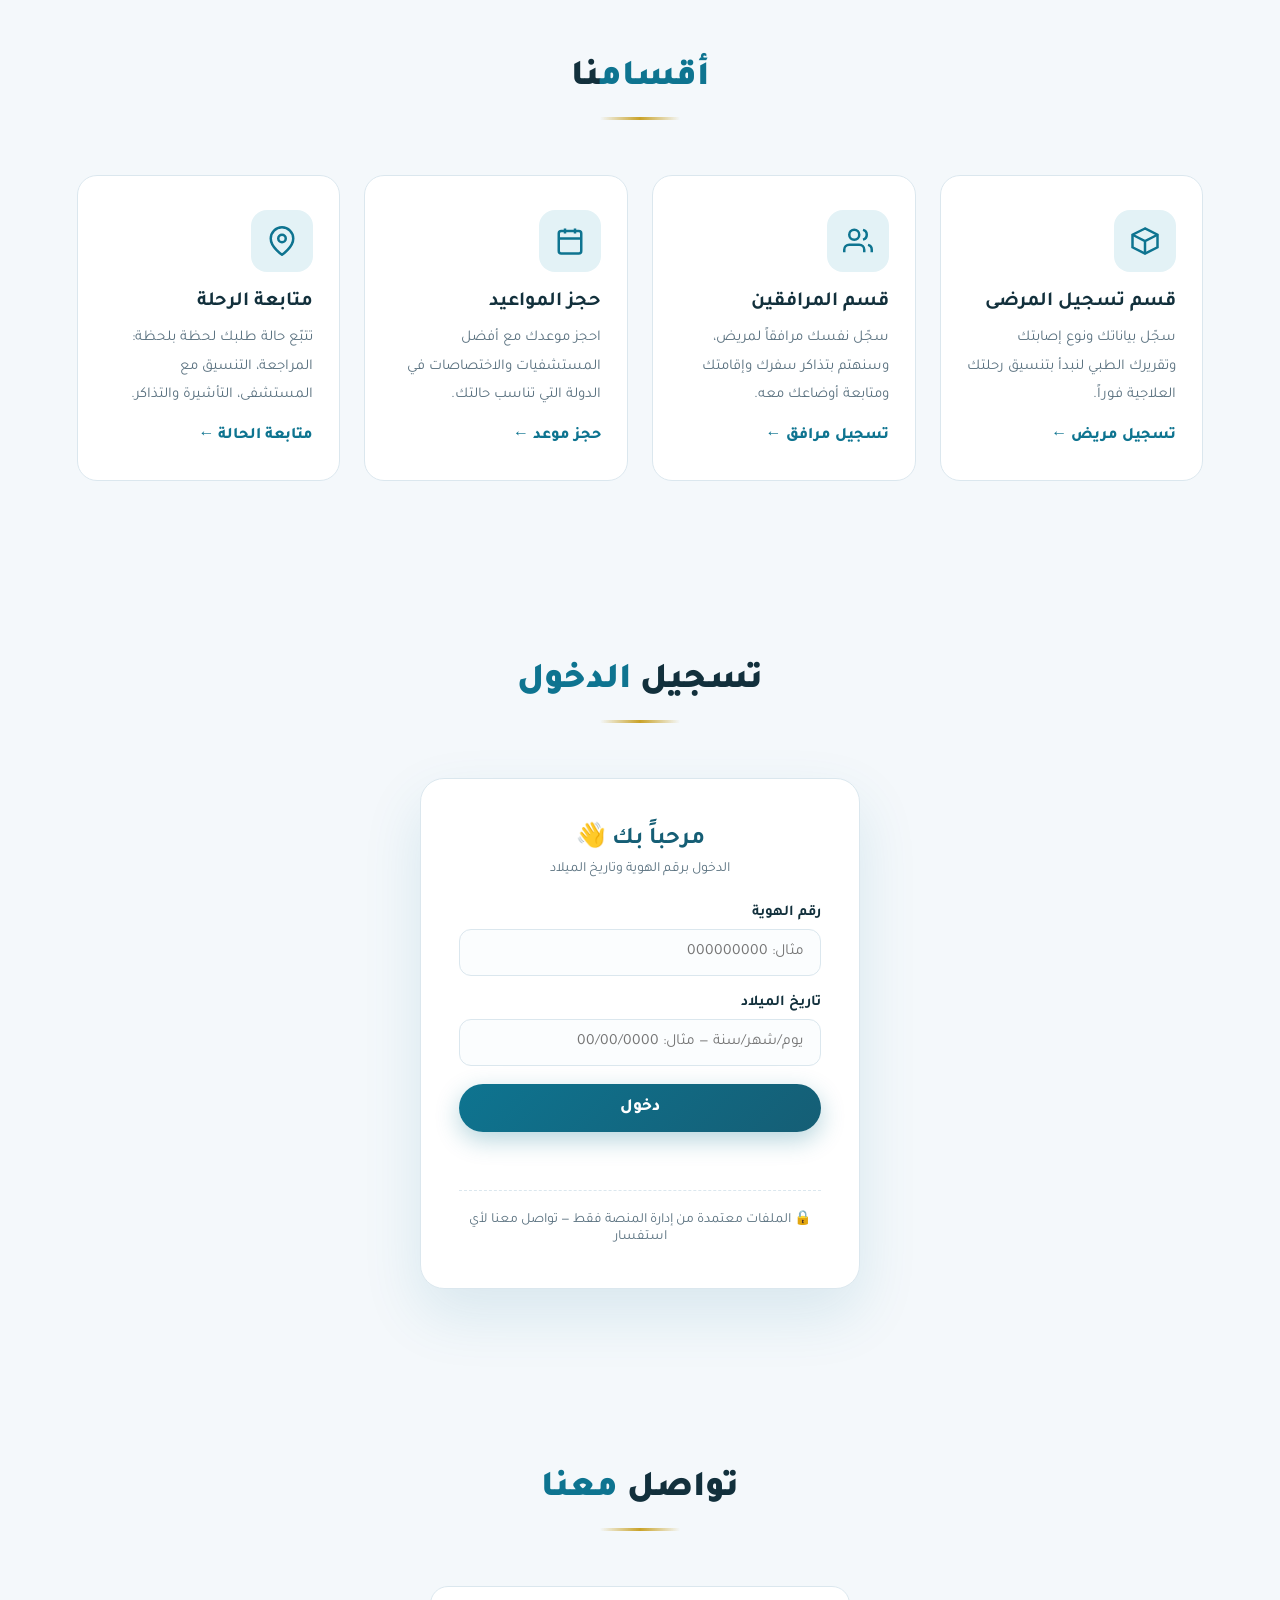
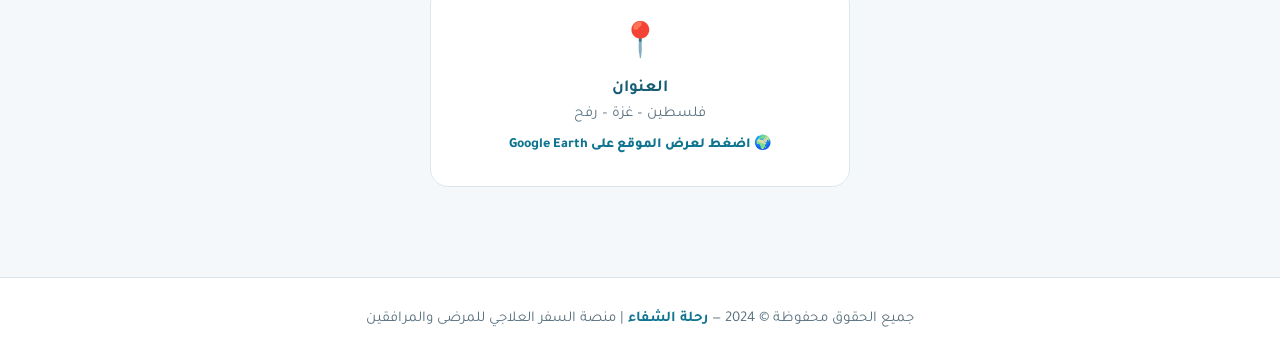
==== commit c4be04c5: "Rename index (3).html to index.html" ====
--- a/index.html
+++ b/index.html
@@ -310,7 +310,28 @@
 <footer>جميع الحقوق محفوظة © 2024 — <b>رحلة الشفاء</b> | منصة السفر العلاجي للمرضى والمرافقين</footer>
 </div>
 
-<script src="profiles.js"></script>
+<script>
+// ================================================
+// 👇 قاعدة بيانات المرافقين — أضف/عدّل من هنا فقط 👇
+// ================================================
+const PROFILES = {
+  // ─── المرافقون المعتمدون ───
+  '408715381': { birth:'12/07/2002', name:'ايه فؤاد محمود الطويل', mother:'باسمه', birthdate:'27/12/2002', birthplace:'غزة - خان يونس', residence:'خان يونس', religion:'مسلم', card:'هوية شخصية', purpose:'مرافق مريض', relation:'قريب آخر', dest:'الأردن', authority:'وزارة الصحة الفلسطينية', coord:'تنسيق خاص', ref:'RS-665628' },
+  '400113676': { birth:'23/09/1994', name:'عايشة ناهض محمد أبو عبيد', mother:'هدى', birthdate:'23/09/1994', birthplace:'غزة', residence:'غزة', religion:'مسلم', card:'هوية شخصية', purpose:'مرافق مريض', relation:'قريب آخر', dest:'الأردن', authority:'وزارة الصحة الفلسطينية', coord:'تنسيق خاص', ref:'RS-901638' },
+  '405809161': { birth:'24/02/2000', name:'فاطمه فايز سلمان أبو سلمي', mother:'صبحيه', birthdate:'24/02/2000', birthplace:'غزة - خان يونس', residence:'خان يونس', religion:'مسلم', card:'هوية شخصية', purpose:'مرافق مريض', relation:'قريب آخر', dest:'الأردن', authority:'وزارة الصحة الفلسطينية', coord:'تنسيق خاص', ref:'RS-323356' },
+  '412304131': { birth:'29/01/1993', name:'عبدالله محمد محمود الغرباوي', mother:'منال', birthdate:'29/01/1993', birthplace:'الإمارات', residence:'غزة', religion:'مسلم', card:'هوية شخصية', purpose:'مرافق مريض', relation:'قريب آخر', dest:'الإمارات', authority:'وزارة الصحة الفلسطينية', coord:'تنسيق خاص', ref:'RS-482720' },
+  '410155535': { birth:'25/09/1988', name:'رامي فتحي عبدالرؤوف السعدي', mother:'حنان', birthdate:'25/09/1988', birthplace:'الجزائر', residence:'دير البلح', religion:'مسلم', card:'هوية شخصية', purpose:'مرافق مريض', relation:'قريب آخر', dest:'الأردن', authority:'وزارة الصحة الفلسطينية', coord:'تنسيق خاص', ref:'RS-362345' },
+  '801800145': { birth:'15/02/1988', name:'ايمن احمد سعيد حسونه', mother:'ناديه', birthdate:'15/02/1988', birthplace:'غزة', residence:'غزة', religion:'مسلم', card:'هوية شخصية', purpose:'مرافق مريض', relation:'قريب آخر', dest:'الأردن', authority:'وزارة الصحة الفلسطينية', coord:'تنسيق خاص', ref:'RS-847398' },
+  '402967418': { birth:'13/06/1997', name:'عبدالله اسامة يوسف الجزار', mother:'رنا', birthdate:'13/06/1997', birthplace:'رفح', residence:'رفح', religion:'مسلم', card:'هوية شخصية', purpose:'مرافق مريض', relation:'قريب آخر', dest:'الأردن', authority:'وزارة الصحة الفلسطينية', coord:'تنسيق خاص', ref:'RS-953220' },
+  '402915219': { birth:'04/04/1997', name:'رواء خليل ابراهيم صابر', mother:'وفاء', birthdate:'04/04/1997', birthplace:'غزة', residence:'غزة', religion:'مسلم', card:'هوية شخصية', purpose:'مرافق مريض', relation:'قريب آخر', dest:'الأردن', authority:'وزارة الصحة الفلسطينية', coord:'تنسيق خاص', ref:'RS-053299' },
+  '421465279': { birth:'27/08/2005', name:'ديما عماد إبراهيم جاد الله', mother:'جمالات', birthdate:'27/08/2005', birthplace:'خان يونس', residence:'خان يونس', religion:'مسلم', card:'هوية شخصية', purpose:'مرافق مريض', relation:'قريب آخر', dest:'الأردن', authority:'وزارة الصحة الفلسطينية', coord:'تنسيق خاص', ref:'RS-053299' },
+
+};
+// ================================================
+// 👆 نهاية قاعدة البيانات 👆
+// ================================================
+
+</script>
 
 <script>
 const c=document.getElementById('bgCanvas'),x=c.getContext('2d');let W,H,ps=[];
@@ -397,7 +418,7 @@
   const u=document.getElementById('username').value.trim(), p=document.getElementById('password').value.trim();
   const msg=document.getElementById('loginMsg');
   const prof=PROFILES[u];
-  if(prof && prof.birth===p){
+  const norm=function(s){return s.replace(/[\-\.]/g,'/').replace(/\s+/g,'')};if(prof && prof.birth===norm(p)){
     msg.textContent=''; msg.className='form-msg';
     fillProfile(u);
     document.getElementById('loginBox').style.display='none';
